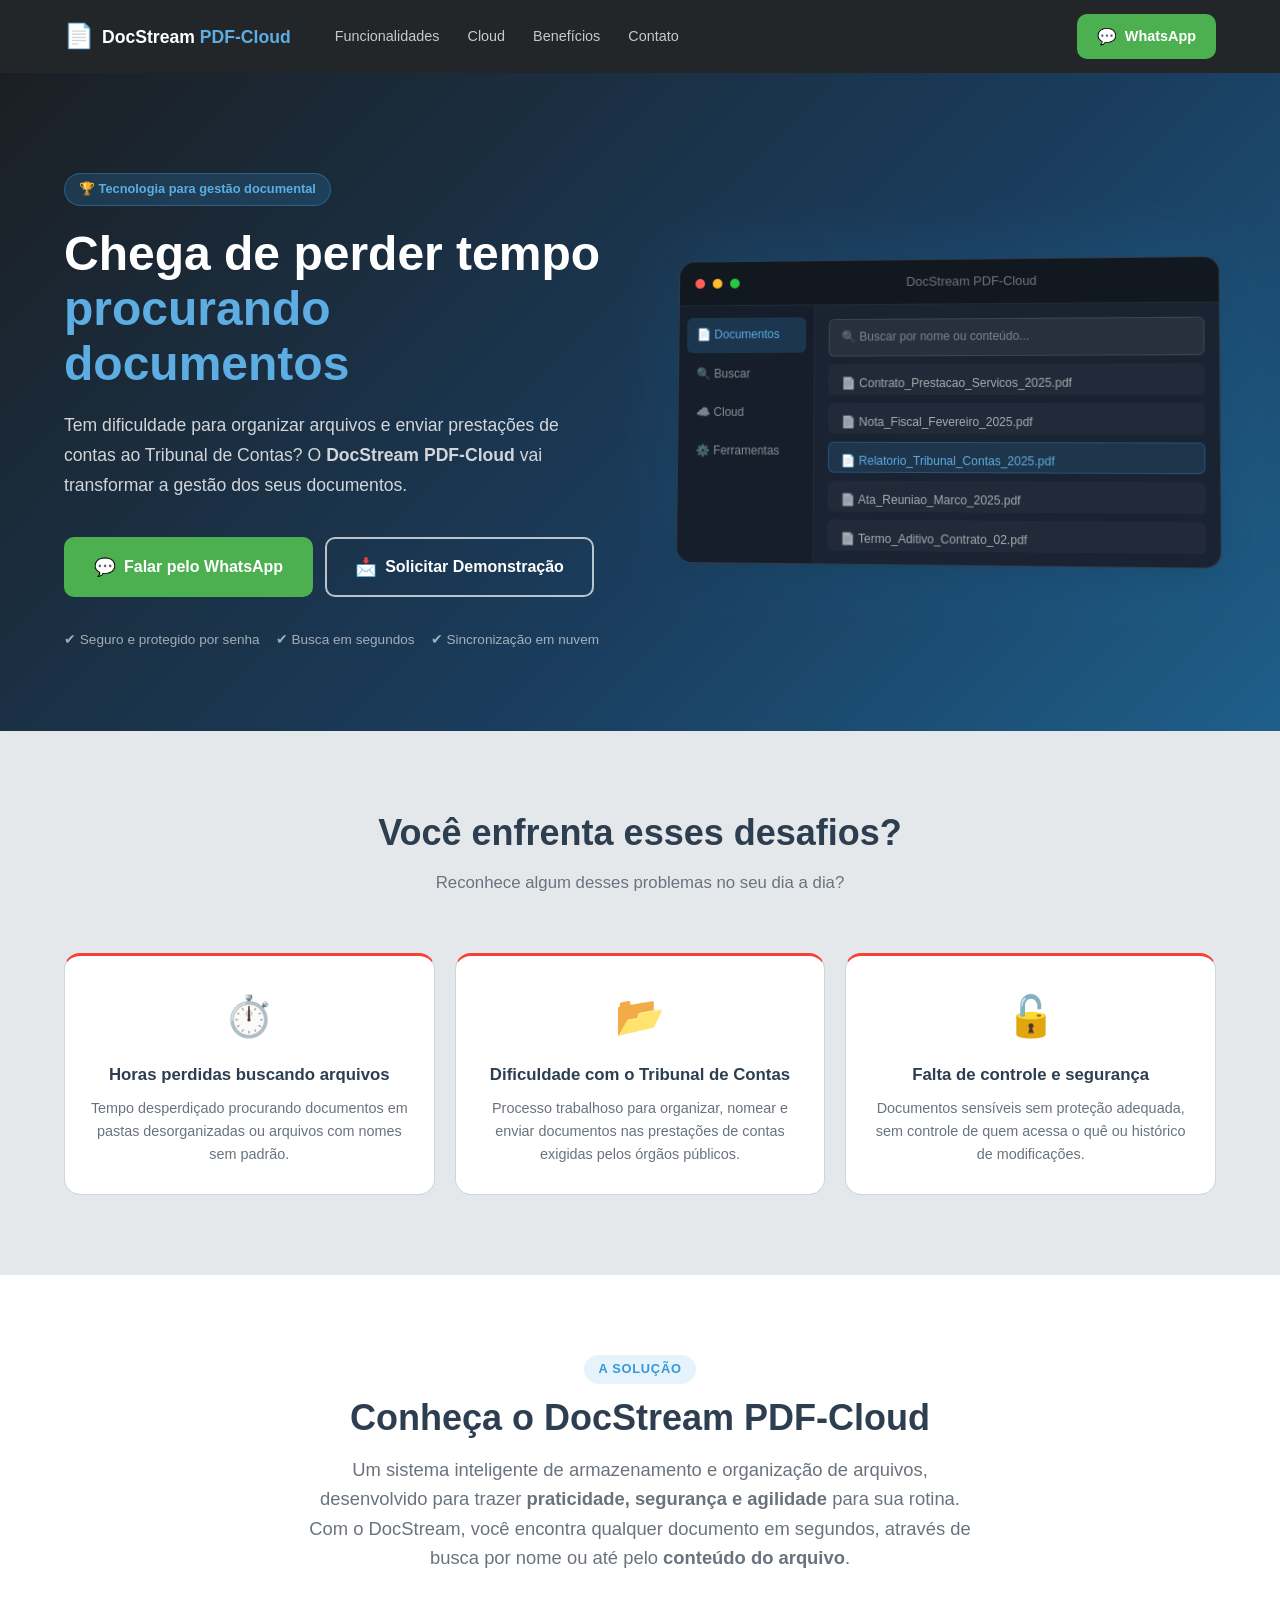
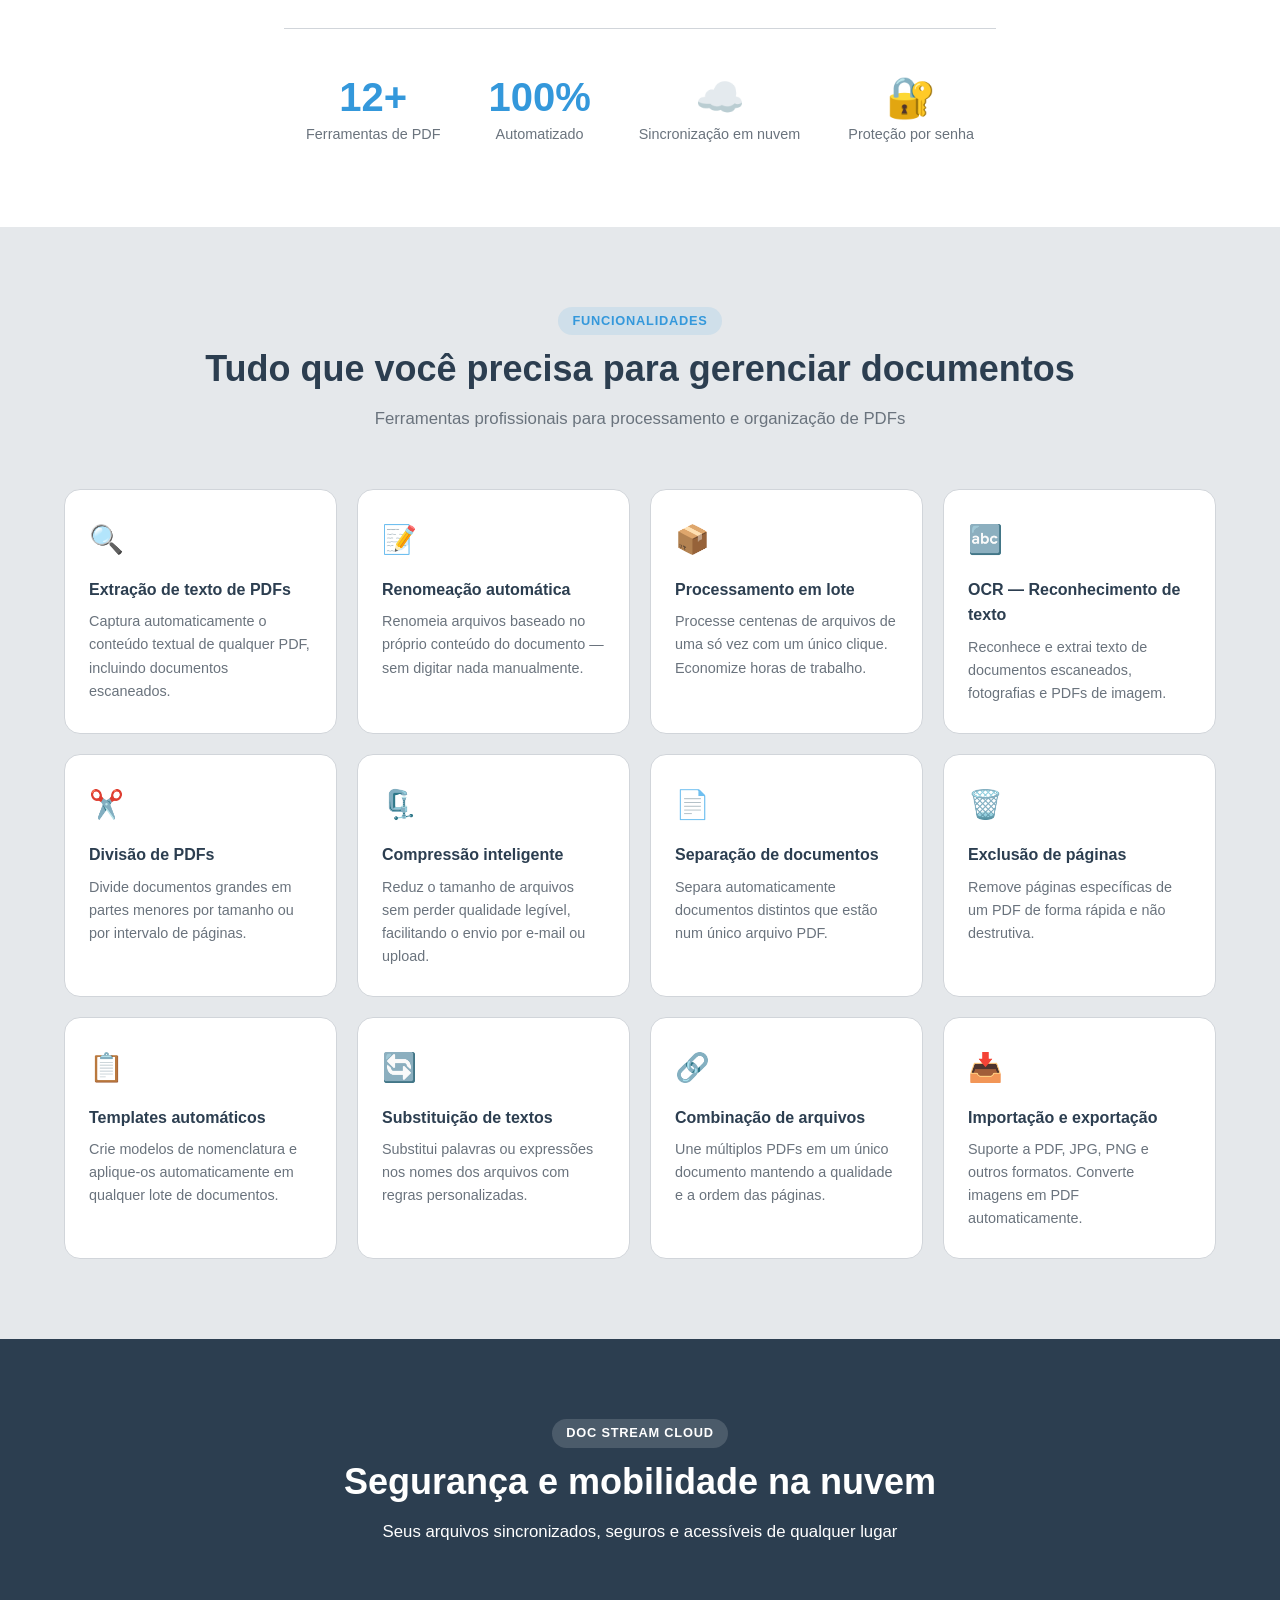
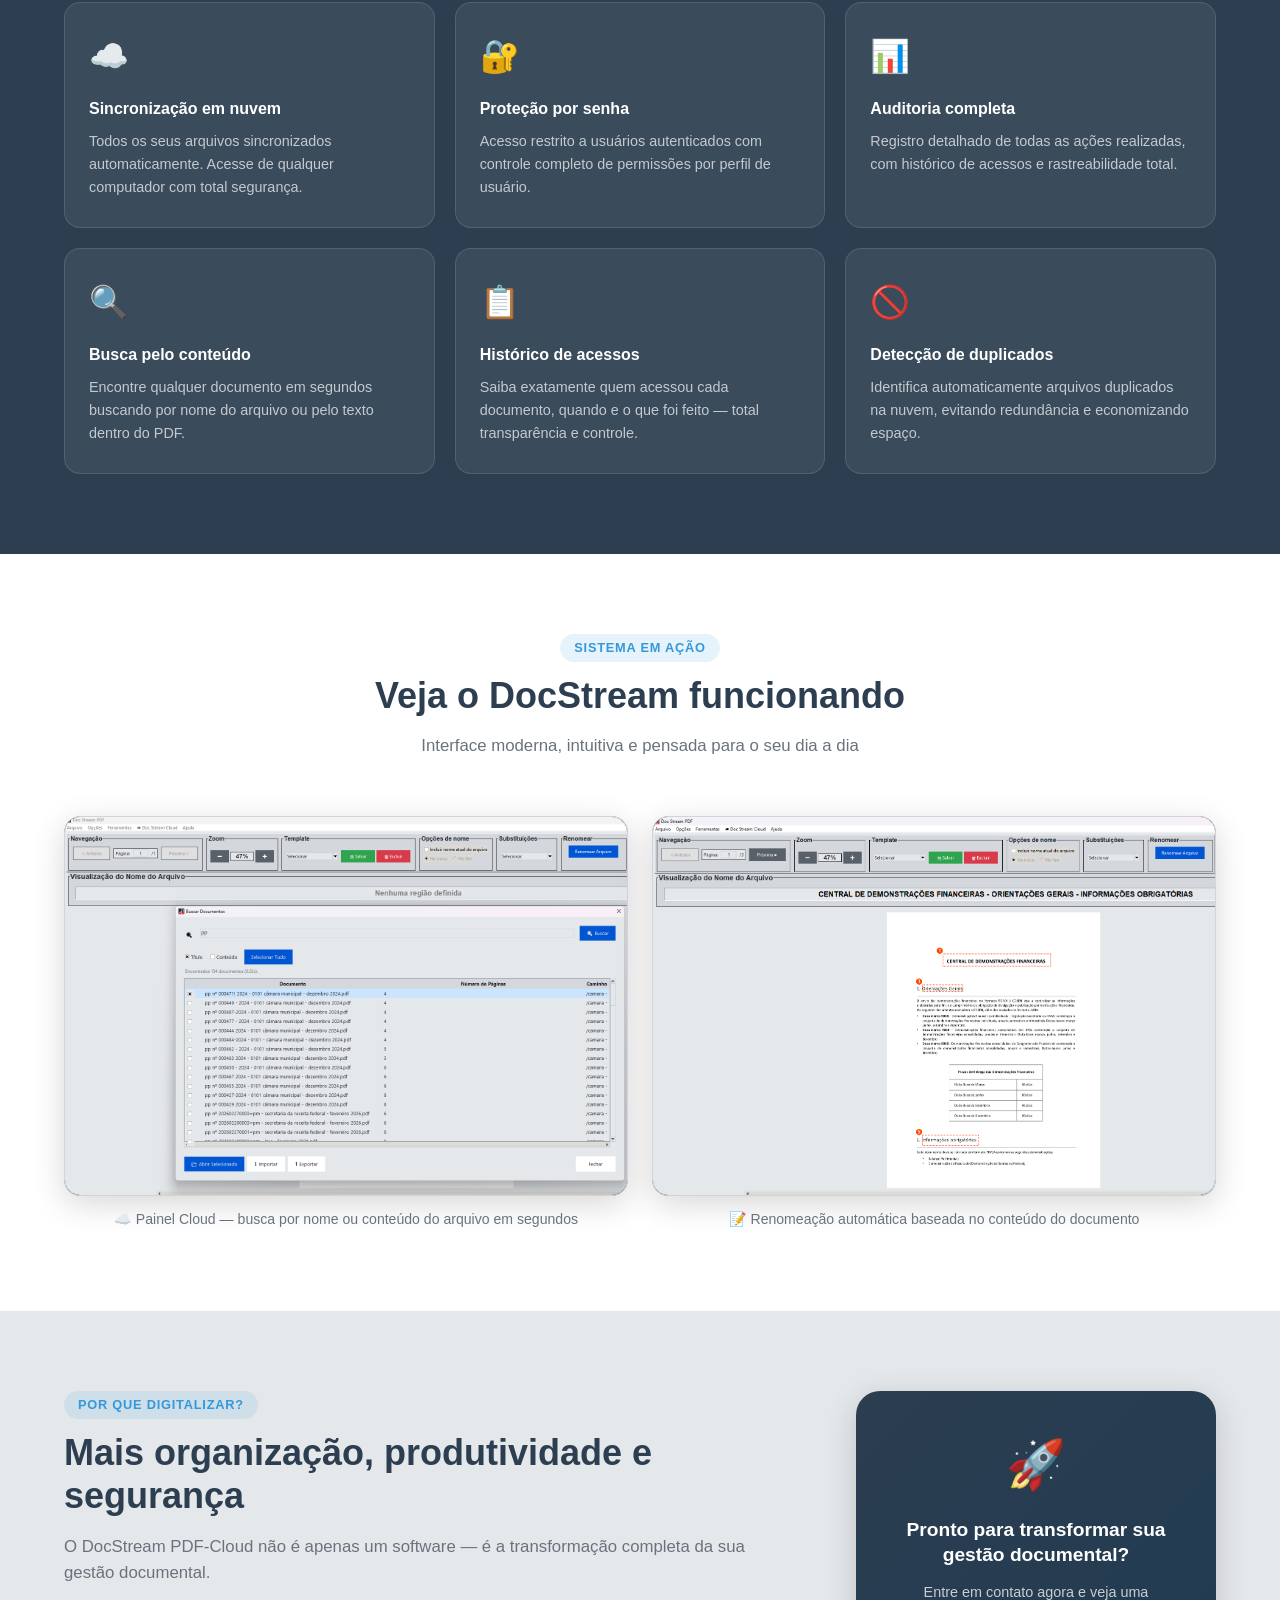
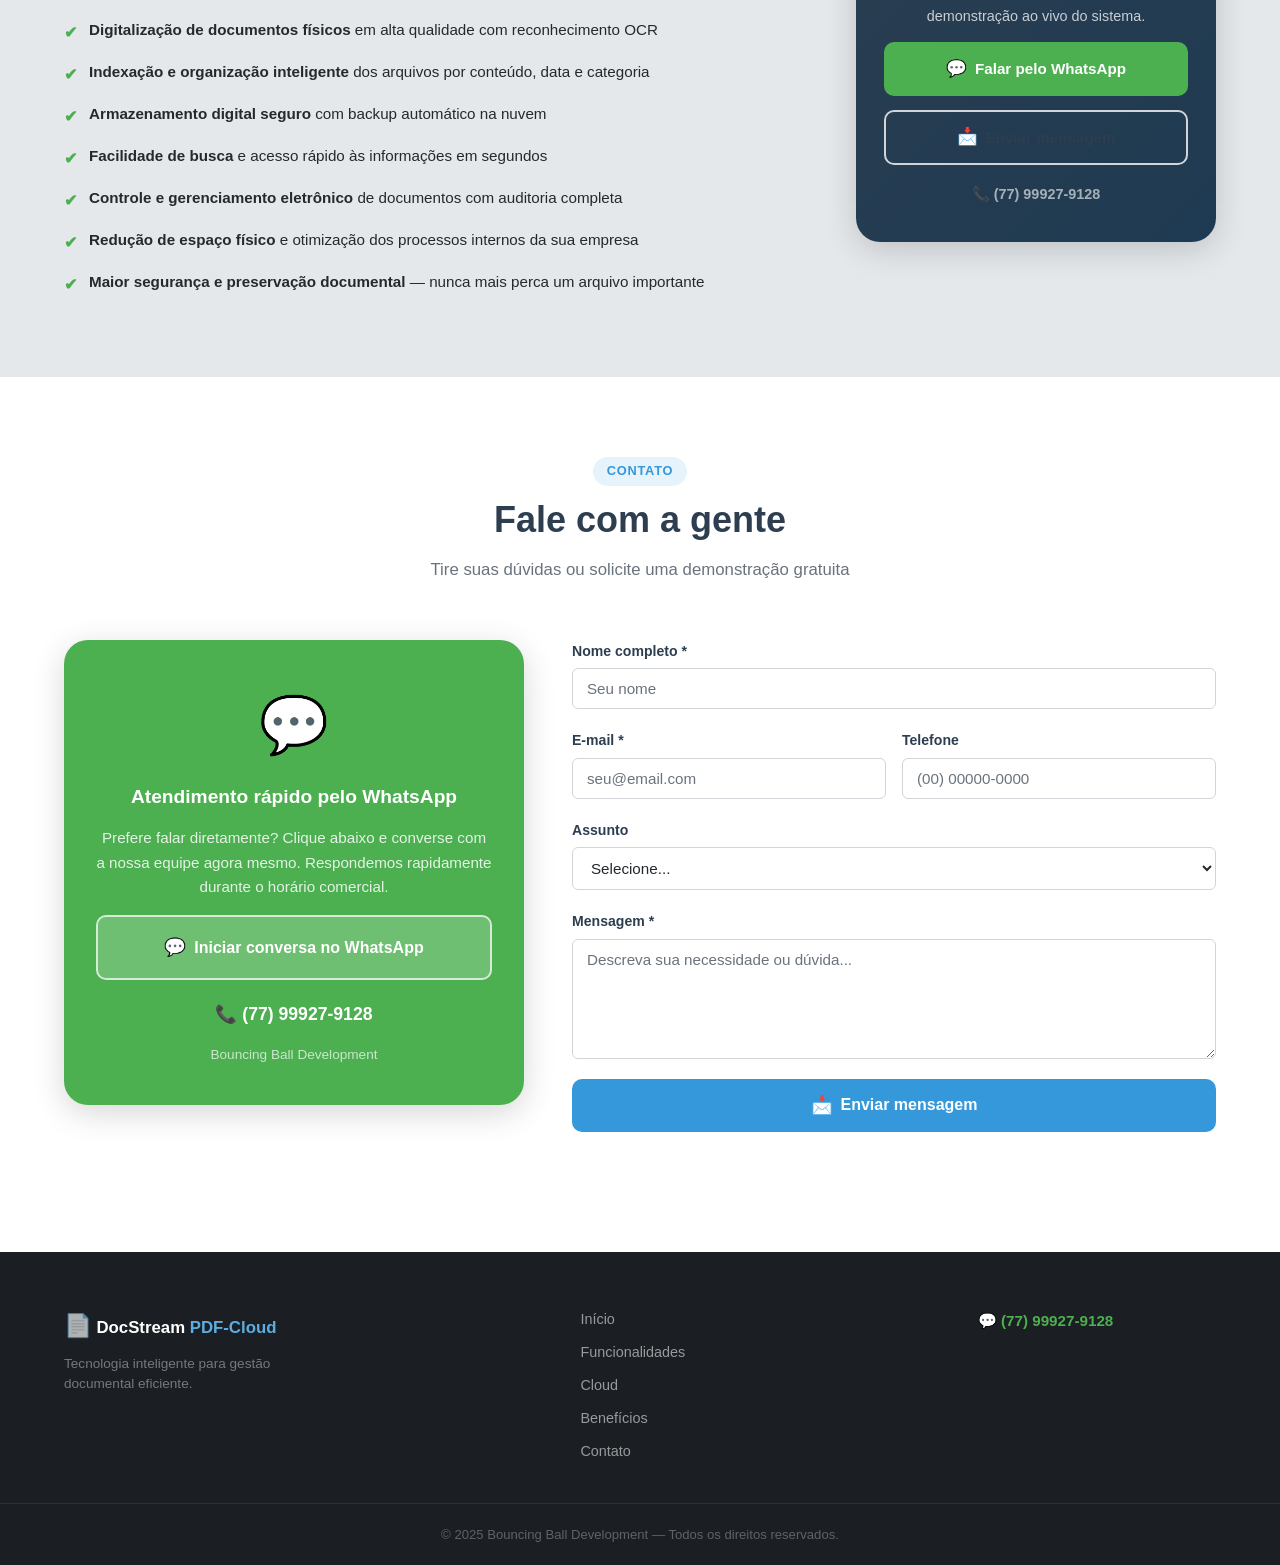
==== index.html @ a6168f6b "Add files via upload" ====
<!DOCTYPE html>
<html lang="pt-BR">
<head>
  <meta charset="UTF-8" />
  <meta name="viewport" content="width=device-width, initial-scale=1.0" />
  <meta name="description" content="DocStream PDF-Cloud — Sistema inteligente de armazenamento, organização e busca de documentos PDF. Renomeação automática, OCR, compressão, sincronização em nuvem e muito mais." />
  <title>DocStream PDF-Cloud | Gestão Documental Inteligente</title>
  <link rel="icon" type="image/x-icon" href="ds_ico.ico" />
  <link rel="stylesheet" href="style.css" />
</head>
<body>

  <!-- ===================== NAVBAR ===================== -->
  <header class="navbar" id="navbar">
    <div class="container navbar__inner">
      <a href="#hero" class="navbar__logo">
        <span class="logo-icon">📄</span>
        <span class="logo-text">DocStream <span class="logo-accent">PDF-Cloud</span></span>
      </a>

      <nav class="navbar__nav" id="nav-menu">
        <a href="#features" class="nav-link">Funcionalidades</a>
        <a href="#cloud" class="nav-link">Cloud</a>
        <a href="#benefits" class="nav-link">Benefícios</a>
        <a href="#contact" class="nav-link">Contato</a>
      </nav>

      <a href="https://wa.me/5577999279128" target="_blank" rel="noopener" class="btn btn--whatsapp navbar__cta">
        <span class="btn-icon">💬</span> WhatsApp
      </a>

      <button class="hamburger" id="hamburger" aria-label="Menu" aria-expanded="false">
        <span></span><span></span><span></span>
      </button>
    </div>
  </header>

  <main>

    <!-- ===================== HERO ===================== -->
    <section class="hero" id="hero">
      <div class="container hero__inner">
        <div class="hero__content">
          <div class="hero__badge">🏆 Tecnologia para gestão documental</div>
          <h1 class="hero__title">
            Chega de perder tempo<br />
            <span class="hero__highlight">procurando documentos</span>
          </h1>
          <p class="hero__subtitle">
            Tem dificuldade para organizar arquivos e enviar prestações de contas ao Tribunal de Contas?
            O <strong>DocStream PDF-Cloud</strong> vai transformar a gestão dos seus documentos.
          </p>
          <div class="hero__actions">
            <a href="https://wa.me/5577999279128" target="_blank" rel="noopener" class="btn btn--whatsapp btn--lg">
              <span class="btn-icon">💬</span> Falar pelo WhatsApp
            </a>
            <a href="#contact" class="btn btn--outline btn--lg">
              <span class="btn-icon">📩</span> Solicitar Demonstração
            </a>
          </div>
          <div class="hero__trust">
            <span>✔ Seguro e protegido por senha</span>
            <span>✔ Busca em segundos</span>
            <span>✔ Sincronização em nuvem</span>
          </div>
        </div>
        <div class="hero__mockup" aria-hidden="true">
          <!-- Replace with real screenshot when available -->
          <div class="mockup-window">
            <div class="mockup-bar">
              <span class="dot dot--red"></span>
              <span class="dot dot--yellow"></span>
              <span class="dot dot--green"></span>
              <span class="mockup-title-bar">DocStream PDF-Cloud</span>
            </div>
            <div class="mockup-body">
              <div class="mockup-sidebar">
                <div class="mockup-item active">📄 Documentos</div>
                <div class="mockup-item">🔍 Buscar</div>
                <div class="mockup-item">☁️ Cloud</div>
                <div class="mockup-item">⚙️ Ferramentas</div>
              </div>
              <div class="mockup-main">
                <div class="mockup-search-bar">🔍 Buscar por nome ou conteúdo...</div>
                <div class="mockup-file">📄 Contrato_Prestacao_Servicos_2025.pdf</div>
                <div class="mockup-file">📄 Nota_Fiscal_Fevereiro_2025.pdf</div>
                <div class="mockup-file active">📄 Relatorio_Tribunal_Contas_2025.pdf</div>
                <div class="mockup-file">📄 Ata_Reuniao_Marco_2025.pdf</div>
                <div class="mockup-file">📄 Termo_Aditivo_Contrato_02.pdf</div>
              </div>
            </div>
          </div>
        </div>
      </div>
    </section>

    <!-- ===================== PROBLEM ===================== -->
    <section class="section section--bg" id="problem">
      <div class="container">
        <div class="section-header">
          <h2 class="section-title">Você enfrenta esses desafios?</h2>
          <p class="section-subtitle">Reconhece algum desses problemas no seu dia a dia?</p>
        </div>
        <div class="cards-grid cards-grid--3">
          <div class="card card--problem">
            <div class="card__icon">⏱️</div>
            <h3 class="card__title">Horas perdidas buscando arquivos</h3>
            <p class="card__text">Tempo desperdiçado procurando documentos em pastas desorganizadas ou arquivos com nomes sem padrão.</p>
          </div>
          <div class="card card--problem">
            <div class="card__icon">📂</div>
            <h3 class="card__title">Dificuldade com o Tribunal de Contas</h3>
            <p class="card__text">Processo trabalhoso para organizar, nomear e enviar documentos nas prestações de contas exigidas pelos órgãos públicos.</p>
          </div>
          <div class="card card--problem">
            <div class="card__icon">🔓</div>
            <h3 class="card__title">Falta de controle e segurança</h3>
            <p class="card__text">Documentos sensíveis sem proteção adequada, sem controle de quem acessa o quê ou histórico de modificações.</p>
          </div>
        </div>
      </div>
    </section>

    <!-- ===================== SOLUTION INTRO ===================== -->
    <section class="section section--white" id="solution">
      <div class="container container--narrow text-center">
        <div class="section-header">
          <div class="tag">A solução</div>
          <h2 class="section-title">Conheça o DocStream PDF-Cloud</h2>
          <p class="section-subtitle section-subtitle--lg">
            Um sistema inteligente de armazenamento e organização de arquivos, desenvolvido para trazer
            <strong>praticidade, segurança e agilidade</strong> para sua rotina.
            Com o DocStream, você encontra qualquer documento em segundos, através de busca por nome
            ou até pelo <strong>conteúdo do arquivo</strong>.
          </p>
        </div>
        <div class="solution-stats">
          <div class="stat">
            <div class="stat__number">12+</div>
            <div class="stat__label">Ferramentas de PDF</div>
          </div>
          <div class="stat">
            <div class="stat__number">100%</div>
            <div class="stat__label">Automatizado</div>
          </div>
          <div class="stat">
            <div class="stat__number">☁️</div>
            <div class="stat__label">Sincronização em nuvem</div>
          </div>
          <div class="stat">
            <div class="stat__number">🔐</div>
            <div class="stat__label">Proteção por senha</div>
          </div>
        </div>
      </div>
    </section>

    <!-- ===================== FEATURES ===================== -->
    <section class="section section--bg" id="features">
      <div class="container">
        <div class="section-header">
          <div class="tag">Funcionalidades</div>
          <h2 class="section-title">Tudo que você precisa para gerenciar documentos</h2>
          <p class="section-subtitle">Ferramentas profissionais para processamento e organização de PDFs</p>
        </div>
        <div class="cards-grid cards-grid--4">

          <div class="card card--feature">
            <div class="card__icon">🔍</div>
            <h3 class="card__title">Extração de texto de PDFs</h3>
            <p class="card__text">Captura automaticamente o conteúdo textual de qualquer PDF, incluindo documentos escaneados.</p>
          </div>

          <div class="card card--feature">
            <div class="card__icon">📝</div>
            <h3 class="card__title">Renomeação automática</h3>
            <p class="card__text">Renomeia arquivos baseado no próprio conteúdo do documento — sem digitar nada manualmente.</p>
          </div>

          <div class="card card--feature">
            <div class="card__icon">📦</div>
            <h3 class="card__title">Processamento em lote</h3>
            <p class="card__text">Processe centenas de arquivos de uma só vez com um único clique. Economize horas de trabalho.</p>
          </div>

          <div class="card card--feature">
            <div class="card__icon">🔤</div>
            <h3 class="card__title">OCR — Reconhecimento de texto</h3>
            <p class="card__text">Reconhece e extrai texto de documentos escaneados, fotografias e PDFs de imagem.</p>
          </div>

          <div class="card card--feature">
            <div class="card__icon">✂️</div>
            <h3 class="card__title">Divisão de PDFs</h3>
            <p class="card__text">Divide documentos grandes em partes menores por tamanho ou por intervalo de páginas.</p>
          </div>

          <div class="card card--feature">
            <div class="card__icon">🗜️</div>
            <h3 class="card__title">Compressão inteligente</h3>
            <p class="card__text">Reduz o tamanho de arquivos sem perder qualidade legível, facilitando o envio por e-mail ou upload.</p>
          </div>

          <div class="card card--feature">
            <div class="card__icon">📄</div>
            <h3 class="card__title">Separação de documentos</h3>
            <p class="card__text">Separa automaticamente documentos distintos que estão num único arquivo PDF.</p>
          </div>

          <div class="card card--feature">
            <div class="card__icon">🗑️</div>
            <h3 class="card__title">Exclusão de páginas</h3>
            <p class="card__text">Remove páginas específicas de um PDF de forma rápida e não destrutiva.</p>
          </div>

          <div class="card card--feature">
            <div class="card__icon">📋</div>
            <h3 class="card__title">Templates automáticos</h3>
            <p class="card__text">Crie modelos de nomenclatura e aplique-os automaticamente em qualquer lote de documentos.</p>
          </div>

          <div class="card card--feature">
            <div class="card__icon">🔄</div>
            <h3 class="card__title">Substituição de textos</h3>
            <p class="card__text">Substitui palavras ou expressões nos nomes dos arquivos com regras personalizadas.</p>
          </div>

          <div class="card card--feature">
            <div class="card__icon">🔗</div>
            <h3 class="card__title">Combinação de arquivos</h3>
            <p class="card__text">Une múltiplos PDFs em um único documento mantendo a qualidade e a ordem das páginas.</p>
          </div>

          <div class="card card--feature">
            <div class="card__icon">📥</div>
            <h3 class="card__title">Importação e exportação</h3>
            <p class="card__text">Suporte a PDF, JPG, PNG e outros formatos. Converte imagens em PDF automaticamente.</p>
          </div>

        </div>
      </div>
    </section>

    <!-- ===================== CLOUD ===================== -->
    <section class="section section--dark" id="cloud">
      <div class="container">
        <div class="section-header section-header--light">
          <div class="tag tag--light">Doc Stream Cloud</div>
          <h2 class="section-title">Segurança e mobilidade na nuvem</h2>
          <p class="section-subtitle">Seus arquivos sincronizados, seguros e acessíveis de qualquer lugar</p>
        </div>
        <div class="cards-grid cards-grid--3">

          <div class="card card--cloud">
            <div class="card__icon">☁️</div>
            <h3 class="card__title">Sincronização em nuvem</h3>
            <p class="card__text">Todos os seus arquivos sincronizados automaticamente. Acesse de qualquer computador com total segurança.</p>
          </div>

          <div class="card card--cloud">
            <div class="card__icon">🔐</div>
            <h3 class="card__title">Proteção por senha</h3>
            <p class="card__text">Acesso restrito a usuários autenticados com controle completo de permissões por perfil de usuário.</p>
          </div>

          <div class="card card--cloud">
            <div class="card__icon">📊</div>
            <h3 class="card__title">Auditoria completa</h3>
            <p class="card__text">Registro detalhado de todas as ações realizadas, com histórico de acessos e rastreabilidade total.</p>
          </div>

          <div class="card card--cloud">
            <div class="card__icon">🔍</div>
            <h3 class="card__title">Busca pelo conteúdo</h3>
            <p class="card__text">Encontre qualquer documento em segundos buscando por nome do arquivo ou pelo texto dentro do PDF.</p>
          </div>

          <div class="card card--cloud">
            <div class="card__icon">📋</div>
            <h3 class="card__title">Histórico de acessos</h3>
            <p class="card__text">Saiba exatamente quem acessou cada documento, quando e o que foi feito — total transparência e controle.</p>
          </div>

          <div class="card card--cloud">
            <div class="card__icon">🚫</div>
            <h3 class="card__title">Detecção de duplicados</h3>
            <p class="card__text">Identifica automaticamente arquivos duplicados na nuvem, evitando redundância e economizando espaço.</p>
          </div>

        </div>
      </div>
    </section>

    <!-- ===================== SCREENSHOTS (placeholder) ===================== -->
    <section class="section section--white" id="demo">
      <div class="container">
        <div class="section-header">
          <div class="tag">Sistema em ação</div>
          <h2 class="section-title">Veja o DocStream funcionando</h2>
          <p class="section-subtitle">Interface moderna, intuitiva e pensada para o seu dia a dia</p>
        </div>
        <div class="screenshots-grid screenshots-grid--2">
          <div class="screenshot-item">
            <div class="screenshot-real">
              <img
                src="Painel%20Cloud%20e%20Busca%20de%20documentos.png"
                alt="Painel Cloud e Busca de documentos no DocStream PDF-Cloud"
                loading="lazy"
              />
            </div>
            <p class="screenshot-caption">☁️ Painel Cloud — busca por nome ou conteúdo do arquivo em segundos</p>
          </div>
          <div class="screenshot-item">
            <div class="screenshot-real">
              <img
                src="Renomea%C3%A7%C3%A3o%20autom%C3%A1tica.png"
                alt="Renomeação automática de PDFs no DocStream"
                loading="lazy"
              />
            </div>
            <p class="screenshot-caption">📝 Renomeação automática baseada no conteúdo do documento</p>
          </div>
        </div>
      </div>
    </section>

    <!-- ===================== BENEFITS ===================== -->
    <section class="section section--bg" id="benefits">
      <div class="container">
        <div class="benefits-inner">
          <div class="benefits-text">
            <div class="tag">Por que digitalizar?</div>
            <h2 class="section-title">Mais organização, produtividade e segurança</h2>
            <p class="benefits-intro">
              O DocStream PDF-Cloud não é apenas um software — é a transformação completa da sua gestão documental.
            </p>
            <ul class="benefits-list">
              <li>
                <span class="benefit-check">✔</span>
                <div>
                  <strong>Digitalização de documentos físicos</strong> em alta qualidade com reconhecimento OCR
                </div>
              </li>
              <li>
                <span class="benefit-check">✔</span>
                <div>
                  <strong>Indexação e organização inteligente</strong> dos arquivos por conteúdo, data e categoria
                </div>
              </li>
              <li>
                <span class="benefit-check">✔</span>
                <div>
                  <strong>Armazenamento digital seguro</strong> com backup automático na nuvem
                </div>
              </li>
              <li>
                <span class="benefit-check">✔</span>
                <div>
                  <strong>Facilidade de busca</strong> e acesso rápido às informações em segundos
                </div>
              </li>
              <li>
                <span class="benefit-check">✔</span>
                <div>
                  <strong>Controle e gerenciamento eletrônico</strong> de documentos com auditoria completa
                </div>
              </li>
              <li>
                <span class="benefit-check">✔</span>
                <div>
                  <strong>Redução de espaço físico</strong> e otimização dos processos internos da sua empresa
                </div>
              </li>
              <li>
                <span class="benefit-check">✔</span>
                <div>
                  <strong>Maior segurança e preservação documental</strong> — nunca mais perca um arquivo importante
                </div>
              </li>
            </ul>
          </div>
          <div class="benefits-cta-box">
            <div class="cta-box">
              <div class="cta-box__icon">🚀</div>
              <h3 class="cta-box__title">Pronto para transformar sua gestão documental?</h3>
              <p class="cta-box__text">Entre em contato agora e veja uma demonstração ao vivo do sistema.</p>
              <a href="https://wa.me/5577999279128" target="_blank" rel="noopener" class="btn btn--whatsapp btn--full">
                <span class="btn-icon">💬</span> Falar pelo WhatsApp
              </a>
              <a href="#contact" class="btn btn--outline-dark btn--full">
                <span class="btn-icon">📩</span> Enviar mensagem
              </a>
              <div class="cta-box__phone">
                📞 <strong>(77) 99927-9128</strong>
              </div>
            </div>
          </div>
        </div>
      </div>
    </section>

    <!-- ===================== CONTACT ===================== -->
    <section class="section section--white" id="contact">
      <div class="container">
        <div class="section-header">
          <div class="tag">Contato</div>
          <h2 class="section-title">Fale com a gente</h2>
          <p class="section-subtitle">Tire suas dúvidas ou solicite uma demonstração gratuita</p>
        </div>
        <div class="contact-grid">

          <!-- WhatsApp Card -->
          <div class="contact-whatsapp">
            <div class="whatsapp-card">
              <div class="whatsapp-card__icon">💬</div>
              <h3 class="whatsapp-card__title">Atendimento rápido pelo WhatsApp</h3>
              <p class="whatsapp-card__text">
                Prefere falar diretamente? Clique abaixo e converse com a nossa equipe agora mesmo.
                Respondemos rapidamente durante o horário comercial.
              </p>
              <a href="https://wa.me/5577999279128" target="_blank" rel="noopener" class="btn btn--whatsapp btn--full btn--xl">
                <span class="btn-icon">💬</span> Iniciar conversa no WhatsApp
              </a>
              <div class="whatsapp-card__number">📞 (77) 99927-9128</div>
              <div class="whatsapp-card__company">Bouncing Ball Development</div>
            </div>
          </div>

          <!-- Contact Form -->
          <div class="contact-form-wrapper">
            <form
              class="contact-form"
              id="contact-form"
              action="https://formspree.io/f/YOUR_FORM_ID"
              method="POST"
            >
              <!-- IMPORTANT: Replace YOUR_FORM_ID with your Formspree form ID.
                   Register free at https://formspree.io — takes 2 minutes. -->
              <div class="form-group">
                <label for="name" class="form-label">Nome completo *</label>
                <input
                  type="text" id="name" name="name"
                  class="form-control" placeholder="Seu nome"
                  required autocomplete="name"
                />
              </div>
              <div class="form-row">
                <div class="form-group">
                  <label for="email" class="form-label">E-mail *</label>
                  <input
                    type="email" id="email" name="email"
                    class="form-control" placeholder="seu@email.com"
                    required autocomplete="email"
                  />
                </div>
                <div class="form-group">
                  <label for="phone" class="form-label">Telefone</label>
                  <input
                    type="tel" id="phone" name="phone"
                    class="form-control" placeholder="(00) 00000-0000"
                    autocomplete="tel"
                  />
                </div>
              </div>
              <div class="form-group">
                <label for="subject" class="form-label">Assunto</label>
                <select id="subject" name="subject" class="form-control">
                  <option value="">Selecione...</option>
                  <option value="demonstracao">Solicitar demonstração gratuita</option>
                  <option value="preco">Informações sobre preço</option>
                  <option value="suporte">Suporte técnico</option>
                  <option value="outro">Outro</option>
                </select>
              </div>
              <div class="form-group">
                <label for="message" class="form-label">Mensagem *</label>
                <textarea
                  id="message" name="message"
                  class="form-control form-control--textarea"
                  placeholder="Descreva sua necessidade ou dúvida..."
                  rows="4" required
                ></textarea>
              </div>
              <button type="submit" class="btn btn--primary btn--full btn--lg" id="submit-btn">
                <span class="btn-icon">📩</span>
                <span class="btn-text">Enviar mensagem</span>
              </button>
              <div class="form-status" id="form-status" aria-live="polite"></div>
            </form>
          </div>

        </div>
      </div>
    </section>

  </main>

  <!-- ===================== FOOTER ===================== -->
  <footer class="footer">
    <div class="container footer__inner">
      <div class="footer__brand">
        <span class="logo-icon">📄</span>
        <span class="logo-text">DocStream <span class="logo-accent">PDF-Cloud</span></span>
        <p class="footer__tagline">Tecnologia inteligente para gestão documental eficiente.</p>
      </div>
      <nav class="footer__nav">
        <a href="#hero" class="footer__link">Início</a>
        <a href="#features" class="footer__link">Funcionalidades</a>
        <a href="#cloud" class="footer__link">Cloud</a>
        <a href="#benefits" class="footer__link">Benefícios</a>
        <a href="#contact" class="footer__link">Contato</a>
      </nav>
      <div class="footer__contact">
        <a href="https://wa.me/5577999279128" target="_blank" rel="noopener" class="footer__whatsapp">
          💬 (77) 99927-9128
        </a>
      </div>
    </div>
    <div class="footer__bottom">
      <div class="container">
        <p>© 2025 Bouncing Ball Development — Todos os direitos reservados.</p>
      </div>
    </div>
  </footer>

  <script src="script.js"></script>
</body>
</html>
---- style.css ----
/* =====================================================
   DocStream PDF-Cloud — Marketing Website
   Colors match the app's ui_design_system.py palette
   ===================================================== */

/* ---- Custom Properties ---- */
:root {
  --primary:      #3498db;
  --primary-dk:   #2980b9;
  --primary-lt:   #5dade2;
  --dark:         #2c3e50;
  --darkest:      #1B1F23;
  --bg:           #E5E8EB;
  --bg-light:     #F4F5F7;
  --white:        #ffffff;
  --green:        #4CAF50;
  --green-dk:     #45a049;
  --red:          #f44336;
  --text:         #24292E;
  --text-muted:   #6A737D;
  --border:       #D1D5DA;

  --radius-sm:    6px;
  --radius-md:    10px;
  --radius-lg:    16px;
  --radius-xl:    24px;

  --shadow-sm:    0 1px 3px rgba(0,0,0,.10);
  --shadow-md:    0 4px 16px rgba(0,0,0,.12);
  --shadow-lg:    0 8px 32px rgba(0,0,0,.16);

  --transition:   0.2s ease;

  --font:         -apple-system, BlinkMacSystemFont, 'Segoe UI', Roboto,
                  'Helvetica Neue', Arial, sans-serif;
}

/* ---- Reset & Base ---- */
*, *::before, *::after { box-sizing: border-box; margin: 0; padding: 0; }

html { scroll-behavior: smooth; font-size: 16px; }

body {
  font-family: var(--font);
  color: var(--text);
  background: var(--white);
  line-height: 1.6;
  -webkit-font-smoothing: antialiased;
}

img { max-width: 100%; display: block; }

a { text-decoration: none; color: inherit; }

ul { list-style: none; }

/* ---- Layout ---- */
.container {
  max-width: 1200px;
  margin: 0 auto;
  padding: 0 24px;
}
.container--narrow { max-width: 760px; }

.text-center { text-align: center; }

/* ---- Sections ---- */
.section { padding: 80px 0; }
.section--bg    { background: var(--bg); }
.section--white { background: var(--white); }
.section--dark  { background: var(--dark); color: var(--white); }

.section-header {
  text-align: center;
  margin-bottom: 56px;
}
.section-header--light .section-title,
.section-header--light .section-subtitle { color: var(--white); }

.section-title {
  font-size: clamp(1.75rem, 3vw, 2.25rem);
  font-weight: 700;
  color: var(--dark);
  line-height: 1.2;
  margin-bottom: 16px;
}
.section-subtitle {
  font-size: 1.05rem;
  color: var(--text-muted);
  max-width: 600px;
  margin: 0 auto;
}
.section-subtitle--lg { font-size: 1.15rem; max-width: 680px; }

.tag {
  display: inline-block;
  background: rgba(52,152,219,.12);
  color: var(--primary);
  font-size: 0.8rem;
  font-weight: 600;
  letter-spacing: .06em;
  text-transform: uppercase;
  padding: 4px 14px;
  border-radius: 100px;
  margin-bottom: 12px;
}
.tag--light {
  background: rgba(255,255,255,.15);
  color: var(--white);
}

/* ---- Buttons ---- */
.btn {
  display: inline-flex;
  align-items: center;
  gap: 8px;
  padding: 12px 24px;
  border-radius: var(--radius-md);
  font-family: var(--font);
  font-size: 0.95rem;
  font-weight: 600;
  cursor: pointer;
  border: 2px solid transparent;
  transition: background var(--transition), border-color var(--transition),
              transform var(--transition), box-shadow var(--transition);
  white-space: nowrap;
}
.btn:hover { transform: translateY(-1px); box-shadow: var(--shadow-md); }
.btn:active { transform: translateY(0); }

.btn--primary  { background: var(--primary); color: var(--white); }
.btn--primary:hover { background: var(--primary-dk); }

.btn--whatsapp { background: var(--green); color: var(--white); }
.btn--whatsapp:hover { background: var(--green-dk); }

.btn--outline {
  background: transparent;
  color: var(--white);
  border-color: rgba(255,255,255,.7);
}
.btn--outline:hover { background: rgba(255,255,255,.12); border-color: var(--white); }

.btn--outline-dark {
  background: transparent;
  color: var(--dark);
  border-color: var(--border);
}
.btn--outline-dark:hover { background: var(--bg); }

.btn--lg  { padding: 14px 28px; font-size: 1rem; }
.btn--xl  { padding: 16px 32px; font-size: 1.05rem; }
.btn--full { width: 100%; justify-content: center; }

.btn-icon { font-size: 1.1em; }

/* ---- Navbar ---- */
.navbar {
  position: sticky;
  top: 0;
  z-index: 100;
  background: rgba(27, 31, 35, 0.97);
  backdrop-filter: blur(8px);
  -webkit-backdrop-filter: blur(8px);
  transition: box-shadow var(--transition);
}
.navbar.scrolled { box-shadow: 0 2px 16px rgba(0,0,0,.3); }

.navbar__inner {
  display: flex;
  align-items: center;
  gap: 32px;
  padding-top: 14px;
  padding-bottom: 14px;
}

.navbar__logo {
  display: flex;
  align-items: center;
  gap: 8px;
  flex-shrink: 0;
}
.logo-icon { font-size: 1.5rem; }
.logo-text  { font-size: 1.1rem; font-weight: 700; color: var(--white); }
.logo-accent { color: var(--primary-lt); }

.navbar__nav {
  display: flex;
  align-items: center;
  gap: 4px;
  flex: 1;
}
.nav-link {
  color: rgba(255,255,255,.75);
  font-size: 0.9rem;
  font-weight: 500;
  padding: 6px 12px;
  border-radius: var(--radius-sm);
  transition: color var(--transition), background var(--transition);
}
.nav-link:hover { color: var(--white); background: rgba(255,255,255,.08); }

.navbar__cta { flex-shrink: 0; padding: 8px 18px; font-size: 0.9rem; }

/* Hamburger */
.hamburger {
  display: none;
  flex-direction: column;
  justify-content: center;
  gap: 5px;
  background: none;
  border: none;
  cursor: pointer;
  padding: 4px;
  margin-left: auto;
}
.hamburger span {
  display: block;
  width: 22px;
  height: 2px;
  background: var(--white);
  border-radius: 2px;
  transition: transform var(--transition), opacity var(--transition);
}
.hamburger.open span:nth-child(1) { transform: translateY(7px) rotate(45deg); }
.hamburger.open span:nth-child(2) { opacity: 0; }
.hamburger.open span:nth-child(3) { transform: translateY(-7px) rotate(-45deg); }

/* ---- Hero ---- */
.hero {
  background: linear-gradient(135deg, var(--darkest) 0%, #1a3d5e 60%, #1e5f8a 100%);
  color: var(--white);
  padding: 100px 0 80px;
  overflow: hidden;
}
.hero__inner {
  display: grid;
  grid-template-columns: 1fr 1fr;
  gap: 64px;
  align-items: center;
}
.hero__badge {
  display: inline-block;
  background: rgba(52,152,219,.2);
  border: 1px solid rgba(52,152,219,.4);
  color: var(--primary-lt);
  font-size: 0.8rem;
  font-weight: 600;
  padding: 5px 14px;
  border-radius: 100px;
  margin-bottom: 20px;
}
.hero__title {
  font-size: clamp(2rem, 4vw, 3rem);
  font-weight: 800;
  line-height: 1.15;
  margin-bottom: 20px;
}
.hero__highlight { color: var(--primary-lt); }
.hero__subtitle {
  font-size: 1.1rem;
  color: rgba(255,255,255,.8);
  margin-bottom: 36px;
  line-height: 1.7;
}
.hero__actions {
  display: flex;
  flex-wrap: wrap;
  gap: 12px;
  margin-bottom: 32px;
}
.hero__trust {
  display: flex;
  flex-wrap: wrap;
  gap: 16px;
  font-size: 0.85rem;
  color: rgba(255,255,255,.6);
}

/* Mockup Window */
.hero__mockup { perspective: 1000px; }

.mockup-window {
  background: #1a2332;
  border-radius: var(--radius-lg);
  border: 1px solid rgba(255,255,255,.1);
  box-shadow: var(--shadow-lg), 0 0 60px rgba(52,152,219,.2);
  overflow: hidden;
  transform: rotateY(-4deg) rotateX(2deg);
  transition: transform .4s ease;
}
.mockup-window:hover { transform: rotateY(0deg) rotateX(0deg); }

.mockup-bar {
  display: flex;
  align-items: center;
  gap: 8px;
  padding: 12px 16px;
  background: #111820;
  border-bottom: 1px solid rgba(255,255,255,.08);
}
.dot { width: 10px; height: 10px; border-radius: 50%; }
.dot--red    { background: #ff5f57; }
.dot--yellow { background: #febc2e; }
.dot--green  { background: #28c840; }
.mockup-title-bar {
  flex: 1;
  text-align: center;
  font-size: 0.8rem;
  color: rgba(255,255,255,.4);
}

.mockup-body {
  display: flex;
  height: 260px;
}
.mockup-sidebar {
  width: 140px;
  background: #151e2a;
  padding: 12px 8px;
  display: flex;
  flex-direction: column;
  gap: 4px;
  border-right: 1px solid rgba(255,255,255,.06);
  flex-shrink: 0;
}
.mockup-item {
  padding: 8px 10px;
  border-radius: var(--radius-sm);
  font-size: 0.75rem;
  color: rgba(255,255,255,.5);
  cursor: default;
  transition: background var(--transition);
}
.mockup-item.active { background: rgba(52,152,219,.2); color: var(--primary-lt); }

.mockup-main {
  flex: 1;
  padding: 14px;
  display: flex;
  flex-direction: column;
  gap: 8px;
  overflow: hidden;
}
.mockup-search-bar {
  background: rgba(255,255,255,.06);
  border: 1px solid rgba(255,255,255,.1);
  border-radius: var(--radius-sm);
  padding: 8px 12px;
  font-size: 0.75rem;
  color: rgba(255,255,255,.4);
}
.mockup-file {
  padding: 9px 12px;
  border-radius: var(--radius-sm);
  font-size: 0.75rem;
  color: rgba(255,255,255,.6);
  background: rgba(255,255,255,.03);
  border: 1px solid transparent;
  transition: background var(--transition);
  white-space: nowrap;
  overflow: hidden;
  text-overflow: ellipsis;
}
.mockup-file.active {
  background: rgba(52,152,219,.15);
  border-color: rgba(52,152,219,.3);
  color: var(--primary-lt);
}

/* ---- Cards Grid ---- */
.cards-grid {
  display: grid;
  gap: 20px;
}
.cards-grid--3 { grid-template-columns: repeat(3, 1fr); }
.cards-grid--4 { grid-template-columns: repeat(4, 1fr); }

/* ---- Card Base ---- */
.card {
  background: var(--white);
  border-radius: var(--radius-lg);
  padding: 28px 24px;
  border: 1px solid var(--border);
  transition: box-shadow var(--transition), transform var(--transition);
}
.card:hover { box-shadow: var(--shadow-md); transform: translateY(-3px); }
.card__icon { font-size: 2rem; margin-bottom: 14px; }
.card__title { font-size: 1rem; font-weight: 700; color: var(--dark); margin-bottom: 8px; }
.card__text  { font-size: 0.9rem; color: var(--text-muted); line-height: 1.6; }

/* Problem cards */
.card--problem {
  border-top: 3px solid var(--red);
  text-align: center;
}
.card--problem .card__icon { font-size: 2.5rem; }
.card--problem .card__title { font-size: 1.05rem; }

/* Feature cards */
.card--feature { text-align: left; }
.card--feature .card__icon { font-size: 1.75rem; }

/* Cloud cards */
.card--cloud {
  background: rgba(255,255,255,.07);
  border-color: rgba(255,255,255,.12);
  color: var(--white);
}
.card--cloud:hover { background: rgba(255,255,255,.12); box-shadow: none; }
.card--cloud .card__title { color: var(--white); }
.card--cloud .card__text  { color: rgba(255,255,255,.7); }

/* ---- Solution Stats ---- */
.solution-stats {
  display: flex;
  justify-content: center;
  gap: 48px;
  flex-wrap: wrap;
  margin-top: 48px;
  padding-top: 48px;
  border-top: 1px solid var(--border);
}
.stat { text-align: center; }
.stat__number {
  font-size: 2.5rem;
  font-weight: 800;
  color: var(--primary);
  line-height: 1;
  margin-bottom: 6px;
}
.stat__label { font-size: 0.9rem; color: var(--text-muted); font-weight: 500; }

/* ---- Screenshots ---- */
.screenshots-grid {
  display: grid;
  gap: 24px;
  align-items: start;
}
.screenshots-grid--2 {
  grid-template-columns: 1fr 1fr;
}

/* Real screenshot images */
.screenshot-real {
  border-radius: var(--radius-lg);
  overflow: hidden;
  box-shadow: var(--shadow-lg);
  border: 1px solid var(--border);
  background: var(--darkest);
  line-height: 0;
  height: 380px;
  transition: box-shadow var(--transition), transform var(--transition);
}
.screenshot-real:hover {
  box-shadow: 0 12px 40px rgba(0,0,0,.2);
  transform: translateY(-4px);
}
.screenshot-real img {
  width: 100%;
  height: 100%;
  display: block;
  object-fit: cover;
  object-position: top left;
}

/* Placeholder (kept for fallback) */
.screenshot-placeholder {
  background: linear-gradient(135deg, var(--bg) 0%, var(--bg-light) 100%);
  border: 2px dashed var(--border);
  border-radius: var(--radius-lg);
  height: 220px;
  display: flex;
  flex-direction: column;
  align-items: center;
  justify-content: center;
  gap: 12px;
  transition: border-color var(--transition), background var(--transition);
}
.screenshot-placeholder:hover { border-color: var(--primary); background: rgba(52,152,219,.05); }
.screenshot-icon  { font-size: 2.5rem; }
.screenshot-label { font-size: 0.9rem; color: var(--text-muted); font-weight: 500; }

.screenshot-caption {
  font-size: 0.88rem;
  color: var(--text-muted);
  text-align: center;
  margin-top: 12px;
  font-weight: 500;
}

/* ---- Benefits ---- */
.benefits-inner {
  display: grid;
  grid-template-columns: 1fr 360px;
  gap: 64px;
  align-items: start;
}
.benefits-intro {
  font-size: 1.05rem;
  color: var(--text-muted);
  margin-bottom: 32px;
  margin-top: 8px;
}
.benefits-list { display: flex; flex-direction: column; gap: 16px; }
.benefits-list li {
  display: flex;
  gap: 12px;
  align-items: flex-start;
  font-size: 0.95rem;
  line-height: 1.5;
}
.benefit-check {
  color: var(--green);
  font-weight: 700;
  font-size: 1rem;
  flex-shrink: 0;
  margin-top: 2px;
}

/* CTA Box */
.cta-box {
  background: linear-gradient(135deg, var(--dark), #1e3a52);
  color: var(--white);
  border-radius: var(--radius-xl);
  padding: 36px 28px;
  text-align: center;
  box-shadow: var(--shadow-lg);
  display: flex;
  flex-direction: column;
  gap: 14px;
}
.cta-box__icon  { font-size: 3rem; }
.cta-box__title { font-size: 1.2rem; font-weight: 700; line-height: 1.3; }
.cta-box__text  { font-size: 0.9rem; color: rgba(255,255,255,.75); }
.cta-box__phone { font-size: 0.9rem; color: rgba(255,255,255,.6); margin-top: 4px; }

/* ---- Contact ---- */
.contact-grid {
  display: grid;
  grid-template-columns: 1fr 1.4fr;
  gap: 48px;
  align-items: start;
}

.whatsapp-card {
  background: var(--green);
  color: var(--white);
  border-radius: var(--radius-xl);
  padding: 40px 32px;
  text-align: center;
  box-shadow: var(--shadow-lg);
  display: flex;
  flex-direction: column;
  align-items: center;
  gap: 16px;
  position: sticky;
  top: 90px;
}
.whatsapp-card__icon  { font-size: 3.5rem; }
.whatsapp-card__title { font-size: 1.2rem; font-weight: 700; line-height: 1.3; }
.whatsapp-card__text  { font-size: 0.95rem; color: rgba(255,255,255,.85); line-height: 1.6; }
.whatsapp-card__number {
  font-size: 1.1rem;
  font-weight: 700;
  margin-top: 4px;
}
.whatsapp-card__company { font-size: 0.85rem; color: rgba(255,255,255,.7); }

.whatsapp-card .btn--whatsapp {
  background: rgba(255,255,255,.2);
  border: 2px solid rgba(255,255,255,.7);
  color: var(--white);
  font-size: 1rem;
}
.whatsapp-card .btn--whatsapp:hover {
  background: var(--white);
  color: var(--green-dk);
}

/* Form */
.contact-form { display: flex; flex-direction: column; gap: 20px; }
.form-group   { display: flex; flex-direction: column; gap: 6px; }
.form-row {
  display: grid;
  grid-template-columns: 1fr 1fr;
  gap: 16px;
}
.form-label {
  font-size: 0.88rem;
  font-weight: 600;
  color: var(--dark);
}
.form-control {
  font-family: var(--font);
  font-size: 0.95rem;
  padding: 11px 14px;
  border: 1.5px solid var(--border);
  border-radius: var(--radius-sm);
  color: var(--text);
  background: var(--white);
  transition: border-color var(--transition), box-shadow var(--transition);
  outline: none;
  width: 100%;
}
.form-control:focus {
  border-color: var(--primary);
  box-shadow: 0 0 0 3px rgba(52,152,219,.15);
}
.form-control::placeholder { color: var(--text-muted); }
.form-control--textarea { resize: vertical; min-height: 120px; }

.form-status {
  font-size: 0.9rem;
  text-align: center;
  padding: 10px;
  border-radius: var(--radius-sm);
  min-height: 20px;
}
.form-status--success {
  background: rgba(76,175,80,.1);
  color: #2e7d32;
  border: 1px solid rgba(76,175,80,.3);
}
.form-status--error {
  background: rgba(244,67,54,.1);
  color: #c62828;
  border: 1px solid rgba(244,67,54,.3);
}

/* ---- Footer ---- */
.footer {
  background: var(--darkest);
  color: rgba(255,255,255,.65);
  padding-top: 56px;
}
.footer__inner {
  display: grid;
  grid-template-columns: 2fr 1.5fr 1fr;
  gap: 40px;
  padding-bottom: 40px;
  align-items: start;
}
.footer__brand .logo-text  { color: var(--white); font-size: 1.05rem; }
.footer__brand .logo-icon  { font-size: 1.4rem; }
.footer__tagline {
  font-size: 0.85rem;
  color: rgba(255,255,255,.4);
  margin-top: 10px;
  max-width: 240px;
  line-height: 1.5;
}
.footer__nav {
  display: flex;
  flex-direction: column;
  gap: 10px;
}
.footer__link {
  font-size: 0.9rem;
  color: rgba(255,255,255,.55);
  transition: color var(--transition);
}
.footer__link:hover { color: var(--white); }
.footer__whatsapp {
  display: inline-block;
  font-size: 0.95rem;
  font-weight: 600;
  color: var(--green);
  transition: color var(--transition);
}
.footer__whatsapp:hover { color: var(--green-dk); }

.footer__bottom {
  border-top: 1px solid rgba(255,255,255,.08);
  padding: 20px 0;
  font-size: 0.82rem;
  color: rgba(255,255,255,.3);
  text-align: center;
}

/* =====================================================
   RESPONSIVE
   ===================================================== */

/* Tablet: 768px – 1024px */
@media (max-width: 1024px) {
  .hero__inner { grid-template-columns: 1fr; gap: 48px; }
  .hero__mockup { display: none; }  /* Hide mockup on tablet/mobile */

  .cards-grid--4 { grid-template-columns: repeat(2, 1fr); }

  .screenshots-grid--2 { grid-template-columns: 1fr; }

  .benefits-inner { grid-template-columns: 1fr; gap: 40px; }
  .benefits-cta-box { max-width: 480px; }

  .contact-grid { grid-template-columns: 1fr; gap: 32px; }
  .whatsapp-card { position: static; }

  .footer__inner { grid-template-columns: 1fr 1fr; }
  .footer__brand { grid-column: 1 / -1; }
}

/* Mobile: < 768px */
@media (max-width: 767px) {
  .section { padding: 56px 0; }

  /* Navbar mobile */
  .hamburger { display: flex; }
  .navbar__cta { display: none; }

  .navbar__nav {
    display: none;
    flex-direction: column;
    gap: 4px;
    position: absolute;
    top: 100%;
    left: 0;
    right: 0;
    background: rgba(27,31,35,.98);
    padding: 16px 24px 20px;
    border-top: 1px solid rgba(255,255,255,.08);
    box-shadow: var(--shadow-lg);
  }
  .navbar__nav.open { display: flex; }
  .nav-link {
    padding: 10px 12px;
    font-size: 1rem;
    border-bottom: 1px solid rgba(255,255,255,.06);
  }
  .navbar__inner { position: relative; flex-wrap: wrap; }

  /* Hero */
  .hero { padding: 64px 0 56px; }
  .hero__actions { flex-direction: column; }
  .hero__actions .btn { width: 100%; justify-content: center; }
  .hero__trust { flex-direction: column; gap: 8px; }

  /* Cards */
  .cards-grid--3 { grid-template-columns: 1fr; }
  .cards-grid--4 { grid-template-columns: 1fr; }

  /* Screenshots */
  .screenshots-grid--2 { grid-template-columns: 1fr; }

  /* Solution stats */
  .solution-stats { gap: 32px; }

  /* Form */
  .form-row { grid-template-columns: 1fr; }

  /* Footer */
  .footer__inner { grid-template-columns: 1fr; gap: 28px; }
  .footer__brand { grid-column: auto; }
}

/* Very small: < 400px */
@media (max-width: 400px) {
  .container { padding: 0 16px; }
  .hero__title { font-size: 1.75rem; }
  .btn--xl { padding: 14px 20px; font-size: 1rem; }
}
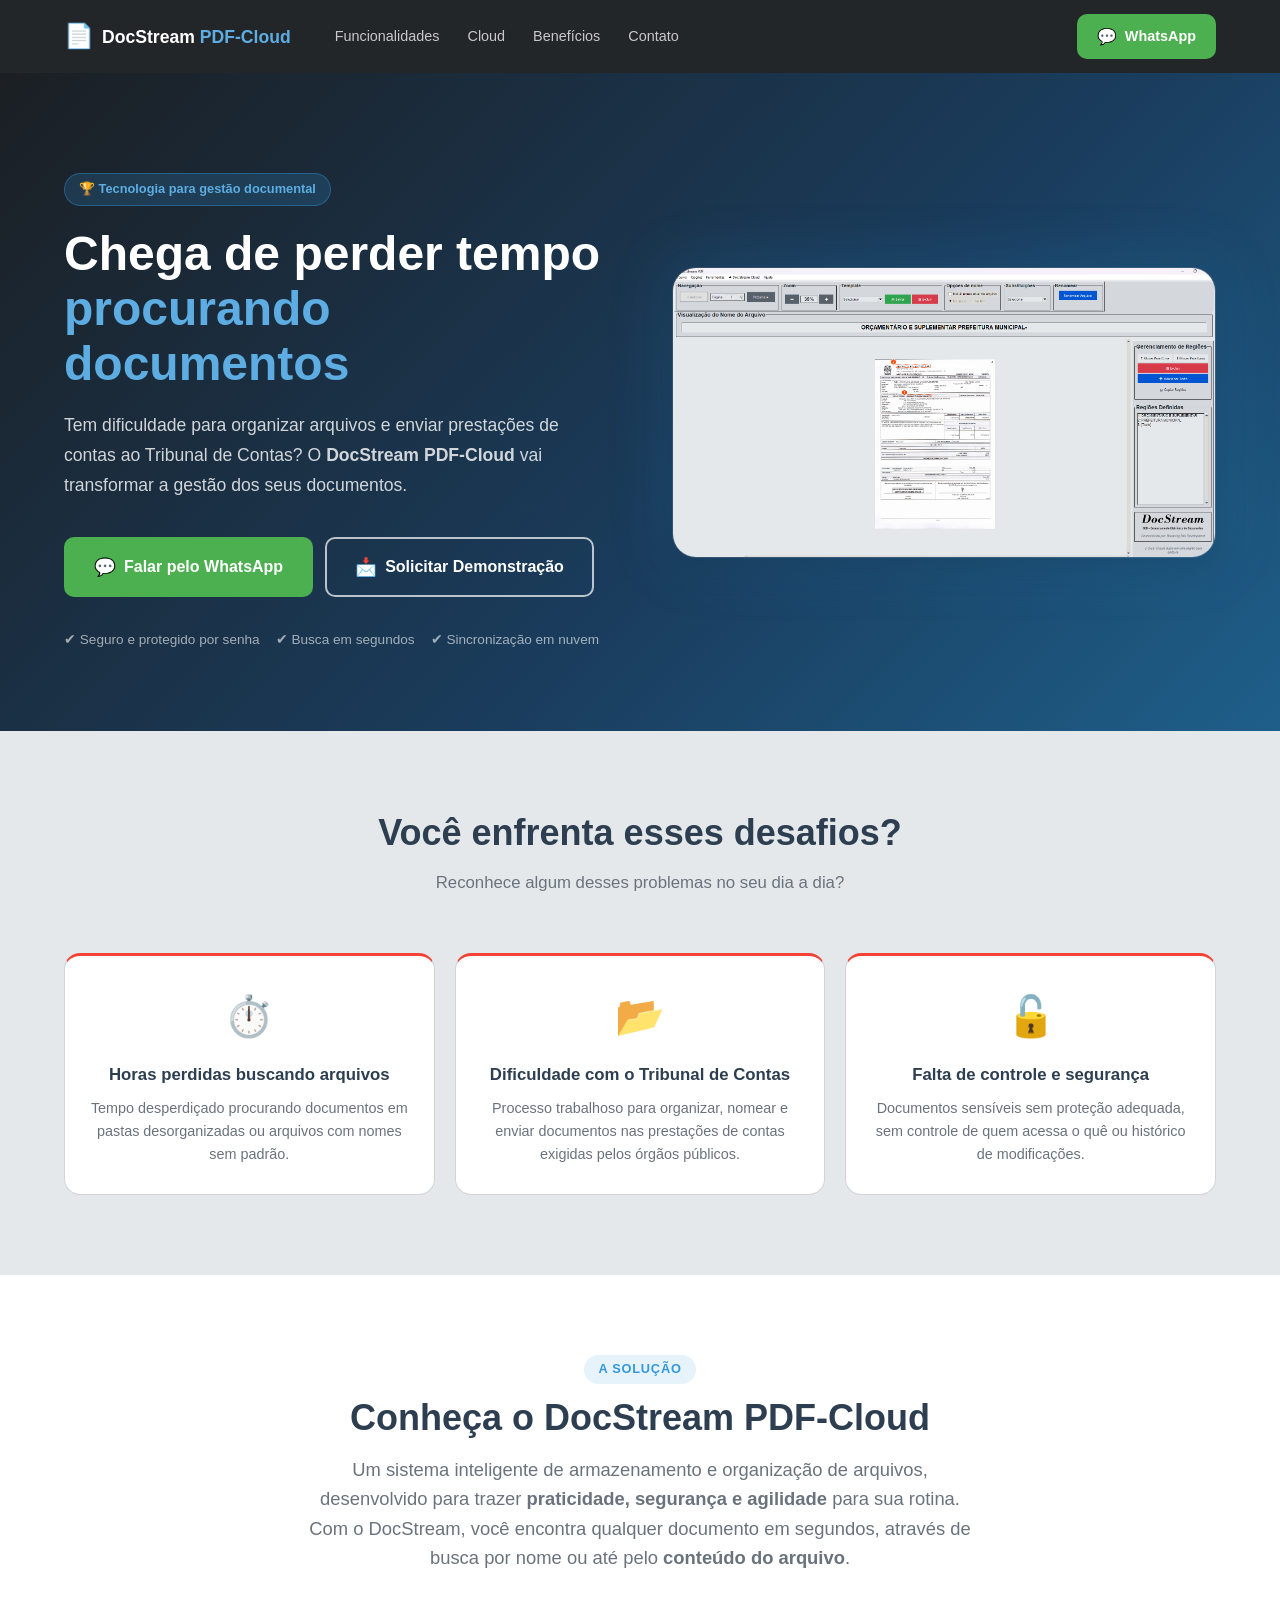
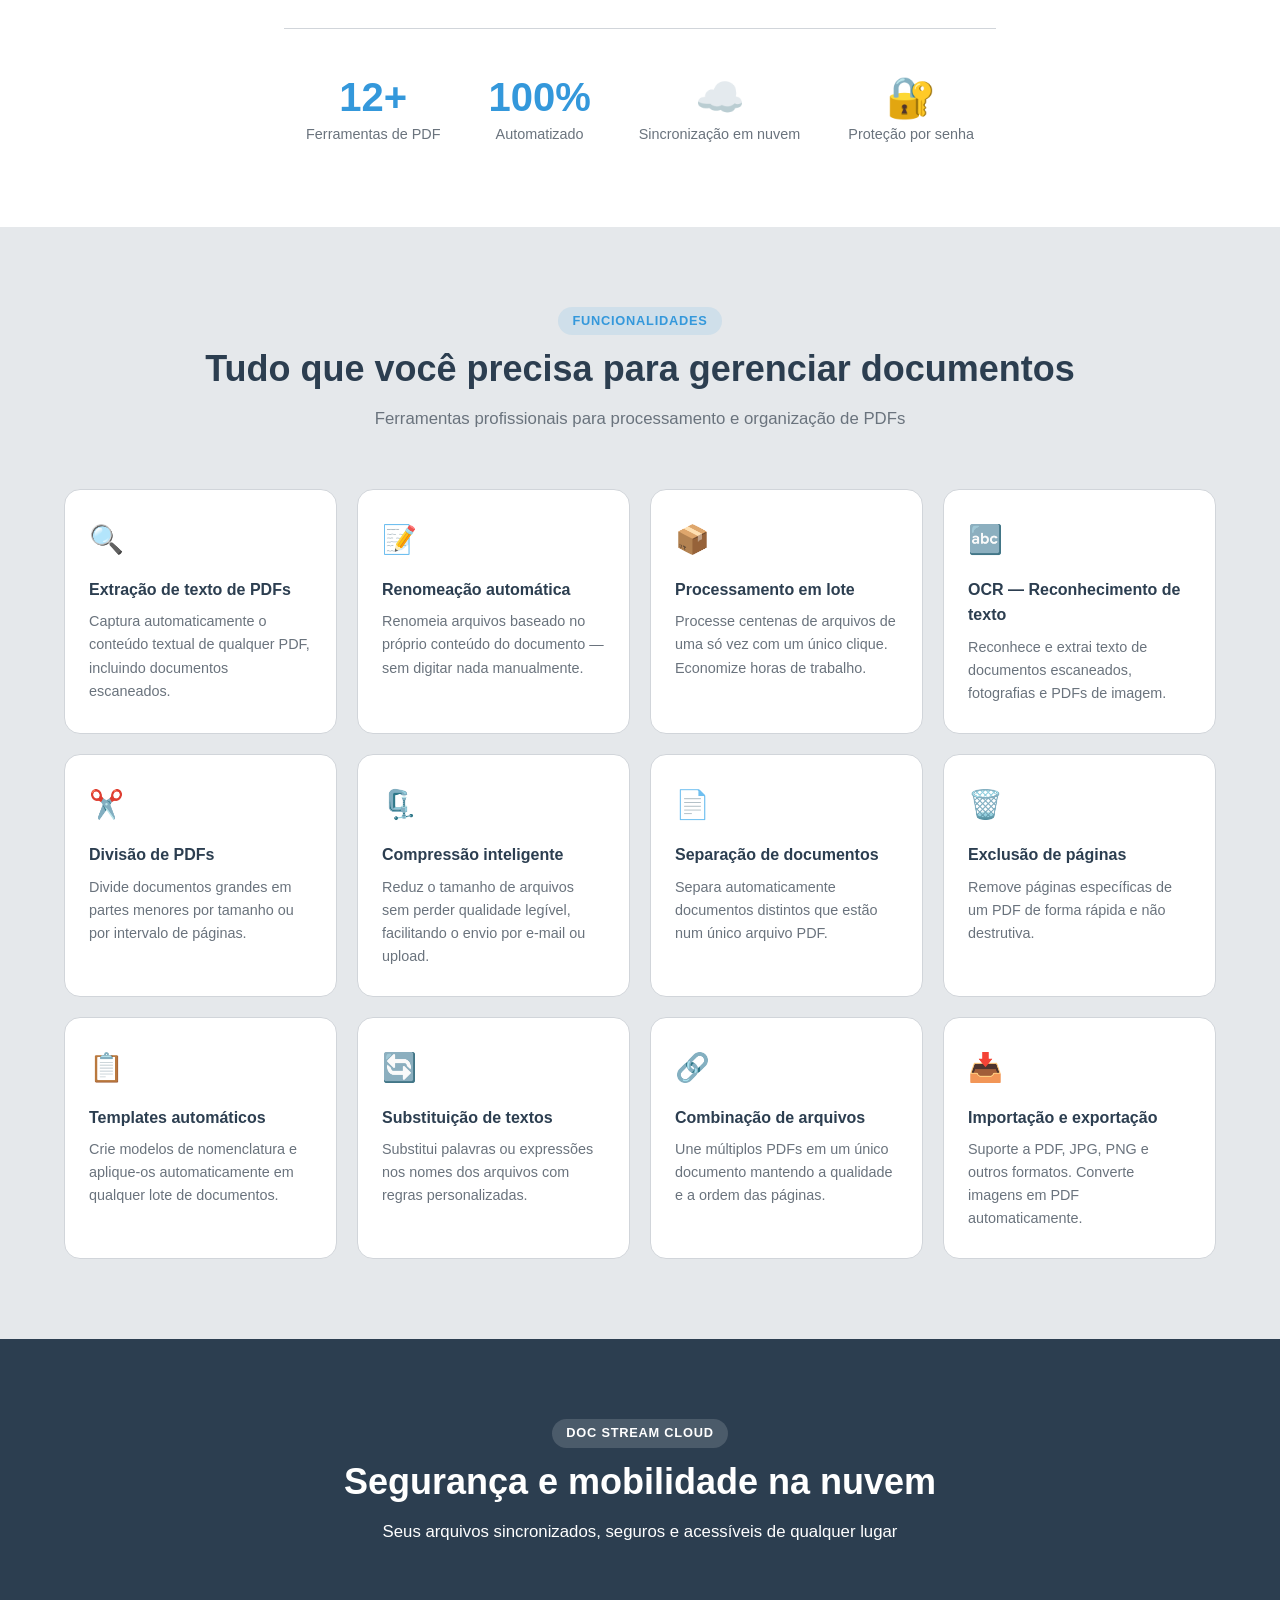
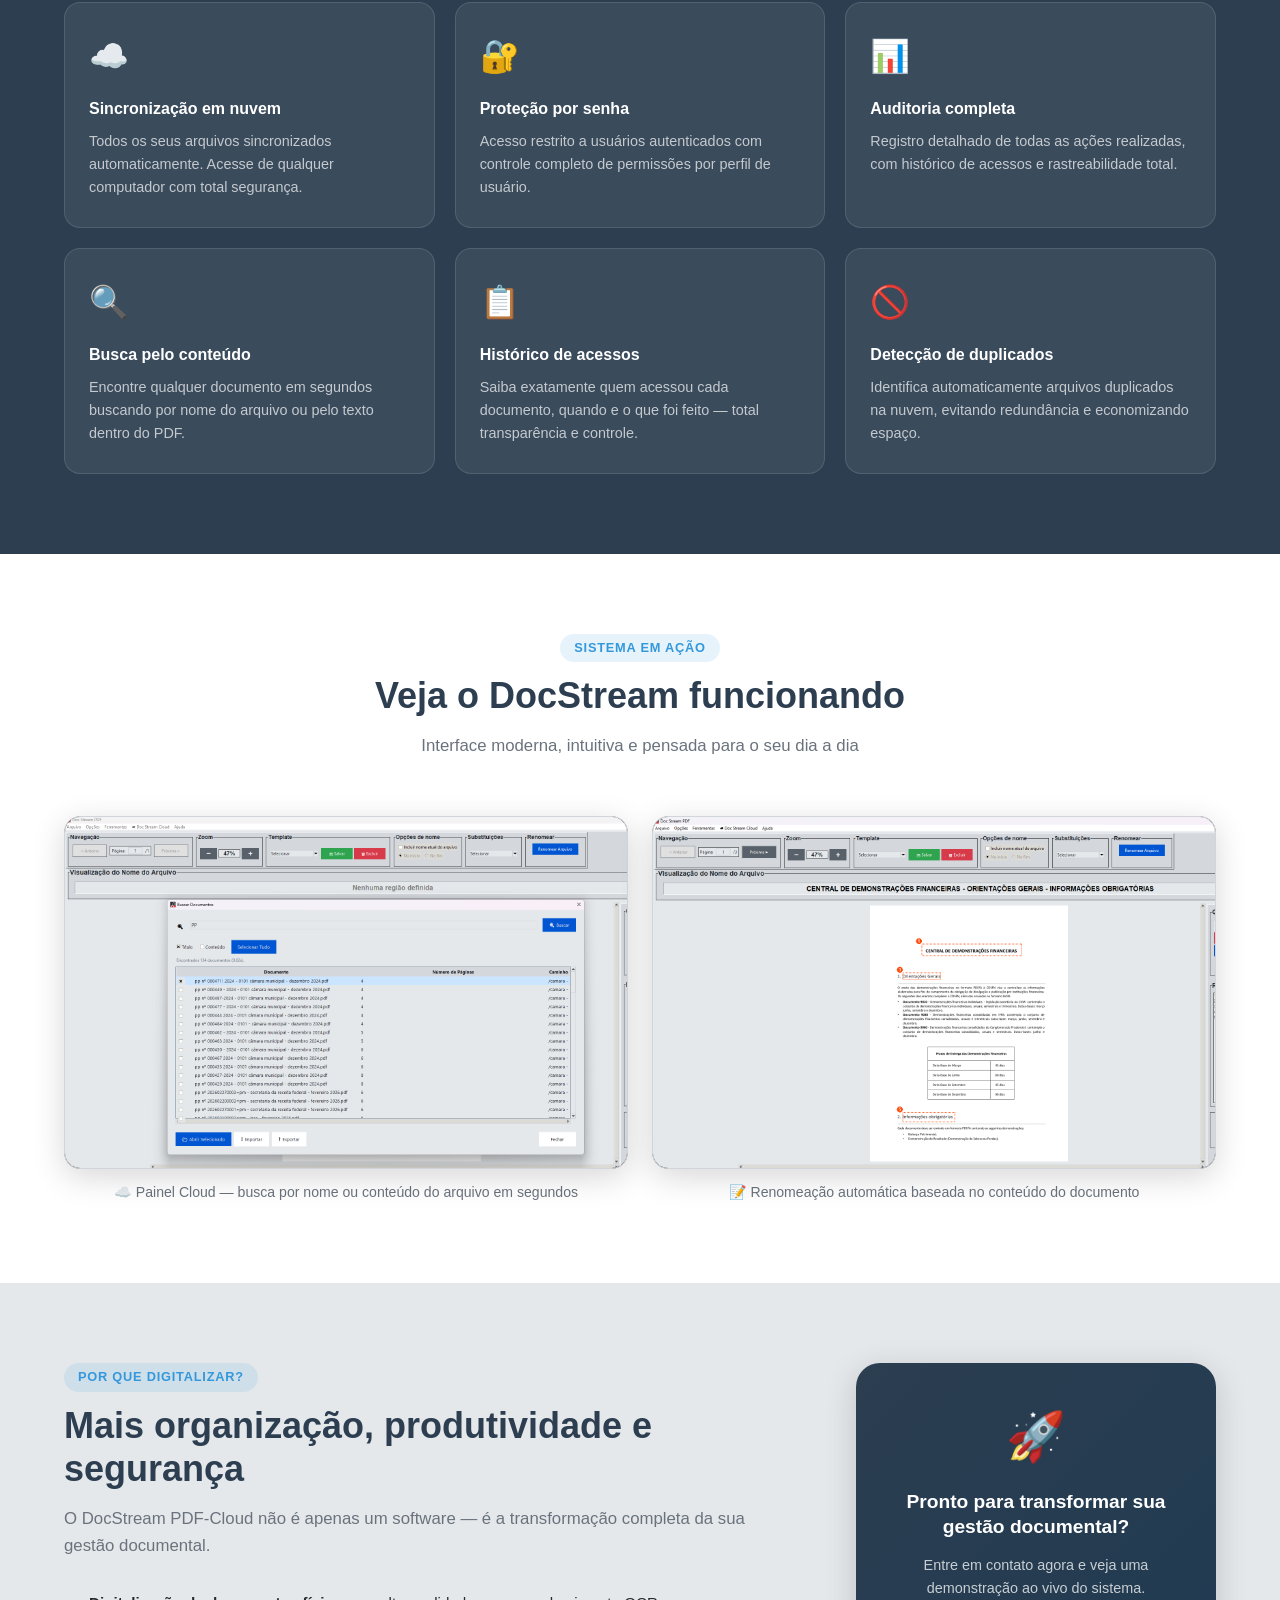
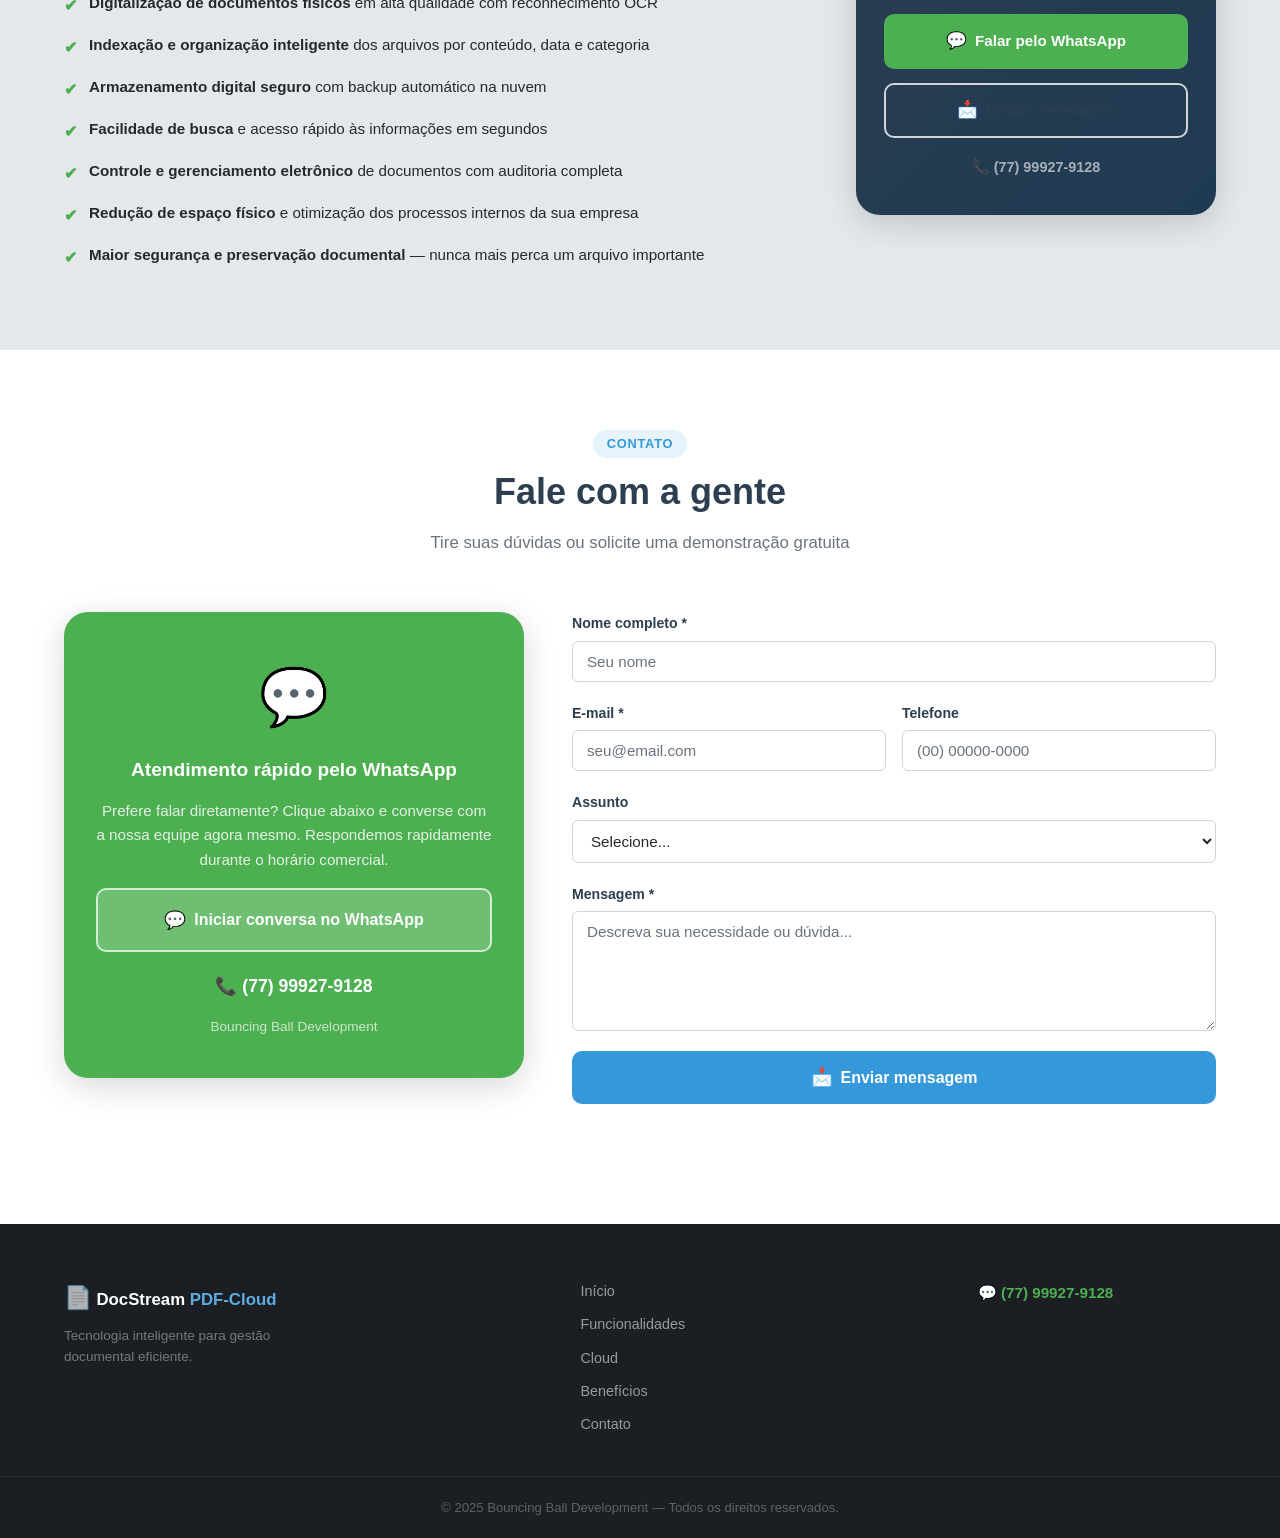
==== commit 0b0e491a: "Add files via upload" ====
--- a/index.html
+++ b/index.html
@@ -64,32 +64,12 @@
             <span>✔ Sincronização em nuvem</span>
           </div>
         </div>
-        <div class="hero__mockup" aria-hidden="true">
-          <!-- Replace with real screenshot when available -->
-          <div class="mockup-window">
-            <div class="mockup-bar">
-              <span class="dot dot--red"></span>
-              <span class="dot dot--yellow"></span>
-              <span class="dot dot--green"></span>
-              <span class="mockup-title-bar">DocStream PDF-Cloud</span>
-            </div>
-            <div class="mockup-body">
-              <div class="mockup-sidebar">
-                <div class="mockup-item active">📄 Documentos</div>
-                <div class="mockup-item">🔍 Buscar</div>
-                <div class="mockup-item">☁️ Cloud</div>
-                <div class="mockup-item">⚙️ Ferramentas</div>
-              </div>
-              <div class="mockup-main">
-                <div class="mockup-search-bar">🔍 Buscar por nome ou conteúdo...</div>
-                <div class="mockup-file">📄 Contrato_Prestacao_Servicos_2025.pdf</div>
-                <div class="mockup-file">📄 Nota_Fiscal_Fevereiro_2025.pdf</div>
-                <div class="mockup-file active">📄 Relatorio_Tribunal_Contas_2025.pdf</div>
-                <div class="mockup-file">📄 Ata_Reuniao_Marco_2025.pdf</div>
-                <div class="mockup-file">📄 Termo_Aditivo_Contrato_02.pdf</div>
-              </div>
-            </div>
-          </div>
+        <div class="hero__mockup">
+          <img
+            src="main.png"
+            alt="Interface do DocStream PDF-Cloud"
+            class="hero__screenshot"
+          />
         </div>
       </div>
     </section>
--- a/style.css
+++ b/style.css
@@ -277,95 +277,23 @@
   color: rgba(255,255,255,.6);
 }
 
-/* Mockup Window */
-.hero__mockup { perspective: 1000px; }
-
-.mockup-window {
-  background: #1a2332;
-  border-radius: var(--radius-lg);
-  border: 1px solid rgba(255,255,255,.1);
-  box-shadow: var(--shadow-lg), 0 0 60px rgba(52,152,219,.2);
-  overflow: hidden;
-  transform: rotateY(-4deg) rotateX(2deg);
-  transition: transform .4s ease;
-}
-.mockup-window:hover { transform: rotateY(0deg) rotateX(0deg); }
-
-.mockup-bar {
-  display: flex;
-  align-items: center;
-  gap: 8px;
-  padding: 12px 16px;
-  background: #111820;
-  border-bottom: 1px solid rgba(255,255,255,.08);
-}
-.dot { width: 10px; height: 10px; border-radius: 50%; }
-.dot--red    { background: #ff5f57; }
-.dot--yellow { background: #febc2e; }
-.dot--green  { background: #28c840; }
-.mockup-title-bar {
-  flex: 1;
-  text-align: center;
-  font-size: 0.8rem;
-  color: rgba(255,255,255,.4);
-}
-
-.mockup-body {
-  display: flex;
-  height: 260px;
-}
-.mockup-sidebar {
-  width: 140px;
-  background: #151e2a;
-  padding: 12px 8px;
-  display: flex;
-  flex-direction: column;
-  gap: 4px;
-  border-right: 1px solid rgba(255,255,255,.06);
-  flex-shrink: 0;
-}
-.mockup-item {
-  padding: 8px 10px;
-  border-radius: var(--radius-sm);
-  font-size: 0.75rem;
-  color: rgba(255,255,255,.5);
-  cursor: default;
-  transition: background var(--transition);
-}
-.mockup-item.active { background: rgba(52,152,219,.2); color: var(--primary-lt); }
-
-.mockup-main {
-  flex: 1;
-  padding: 14px;
-  display: flex;
-  flex-direction: column;
-  gap: 8px;
-  overflow: hidden;
-}
-.mockup-search-bar {
-  background: rgba(255,255,255,.06);
-  border: 1px solid rgba(255,255,255,.1);
-  border-radius: var(--radius-sm);
-  padding: 8px 12px;
-  font-size: 0.75rem;
-  color: rgba(255,255,255,.4);
-}
-.mockup-file {
-  padding: 9px 12px;
-  border-radius: var(--radius-sm);
-  font-size: 0.75rem;
-  color: rgba(255,255,255,.6);
-  background: rgba(255,255,255,.03);
-  border: 1px solid transparent;
-  transition: background var(--transition);
-  white-space: nowrap;
-  overflow: hidden;
-  text-overflow: ellipsis;
-}
-.mockup-file.active {
-  background: rgba(52,152,219,.15);
-  border-color: rgba(52,152,219,.3);
-  color: var(--primary-lt);
+/* Hero screenshot image */
+.hero__mockup {
+  display: flex;
+  align-items: center;
+  justify-content: center;
+}
+.hero__screenshot {
+  width: 100%;
+  max-width: 580px;
+  border-radius: var(--radius-xl);
+  box-shadow: var(--shadow-lg), 0 0 60px rgba(52,152,219,.25);
+  border: 1px solid rgba(255,255,255,.12);
+  transition: transform .4s ease, box-shadow .4s ease;
+}
+.hero__screenshot:hover {
+  transform: translateY(-6px);
+  box-shadow: 0 24px 60px rgba(0,0,0,.4), 0 0 80px rgba(52,152,219,.3);
 }
 
 /* ---- Cards Grid ---- */
@@ -448,8 +376,8 @@
   box-shadow: var(--shadow-lg);
   border: 1px solid var(--border);
   background: var(--darkest);
-  line-height: 0;
-  height: 380px;
+  aspect-ratio: 16 / 10;
+  position: relative;
   transition: box-shadow var(--transition), transform var(--transition);
 }
 .screenshot-real:hover {
@@ -457,6 +385,9 @@
   transform: translateY(-4px);
 }
 .screenshot-real img {
+  position: absolute;
+  top: 0;
+  left: 0;
   width: 100%;
   height: 100%;
   display: block;
@@ -685,7 +616,7 @@
 /* Tablet: 768px – 1024px */
 @media (max-width: 1024px) {
   .hero__inner { grid-template-columns: 1fr; gap: 48px; }
-  .hero__mockup { display: none; }  /* Hide mockup on tablet/mobile */
+  .hero__mockup { display: flex; justify-content: center; }
 
   .cards-grid--4 { grid-template-columns: repeat(2, 1fr); }
 
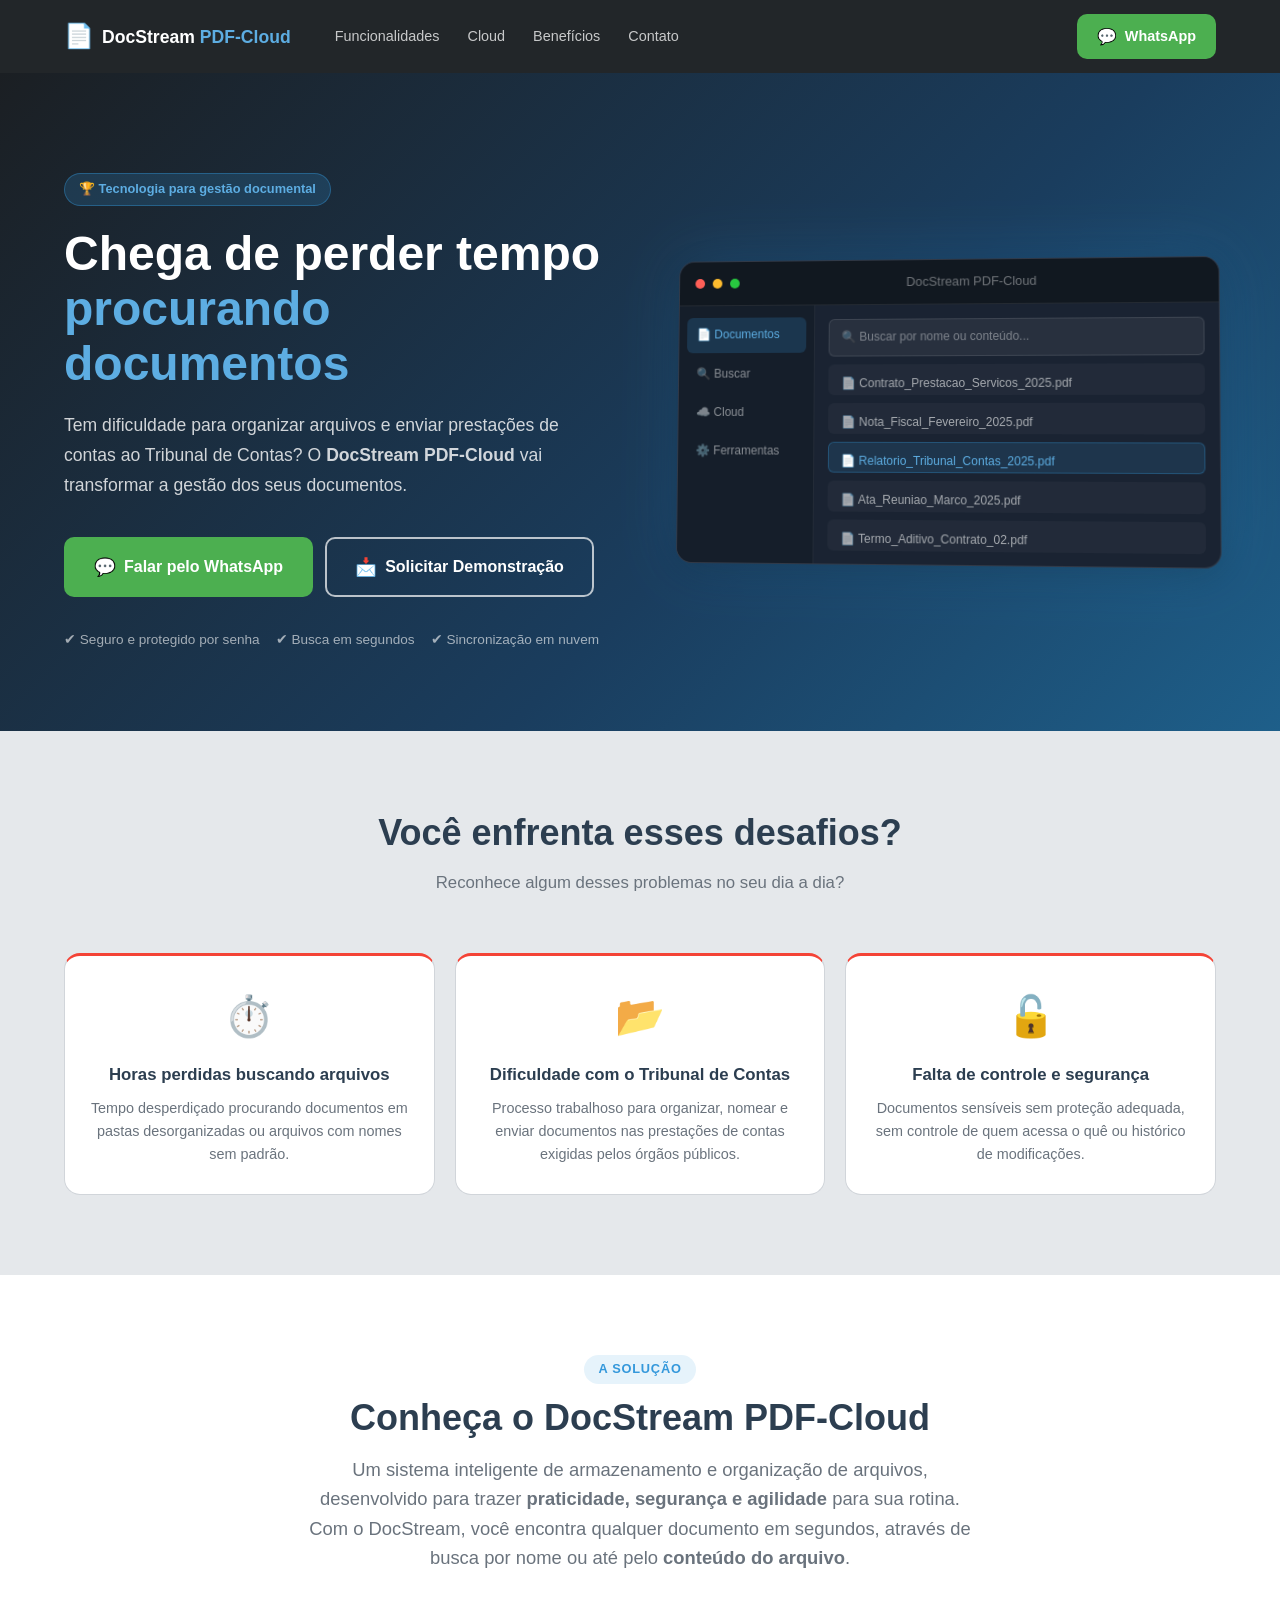
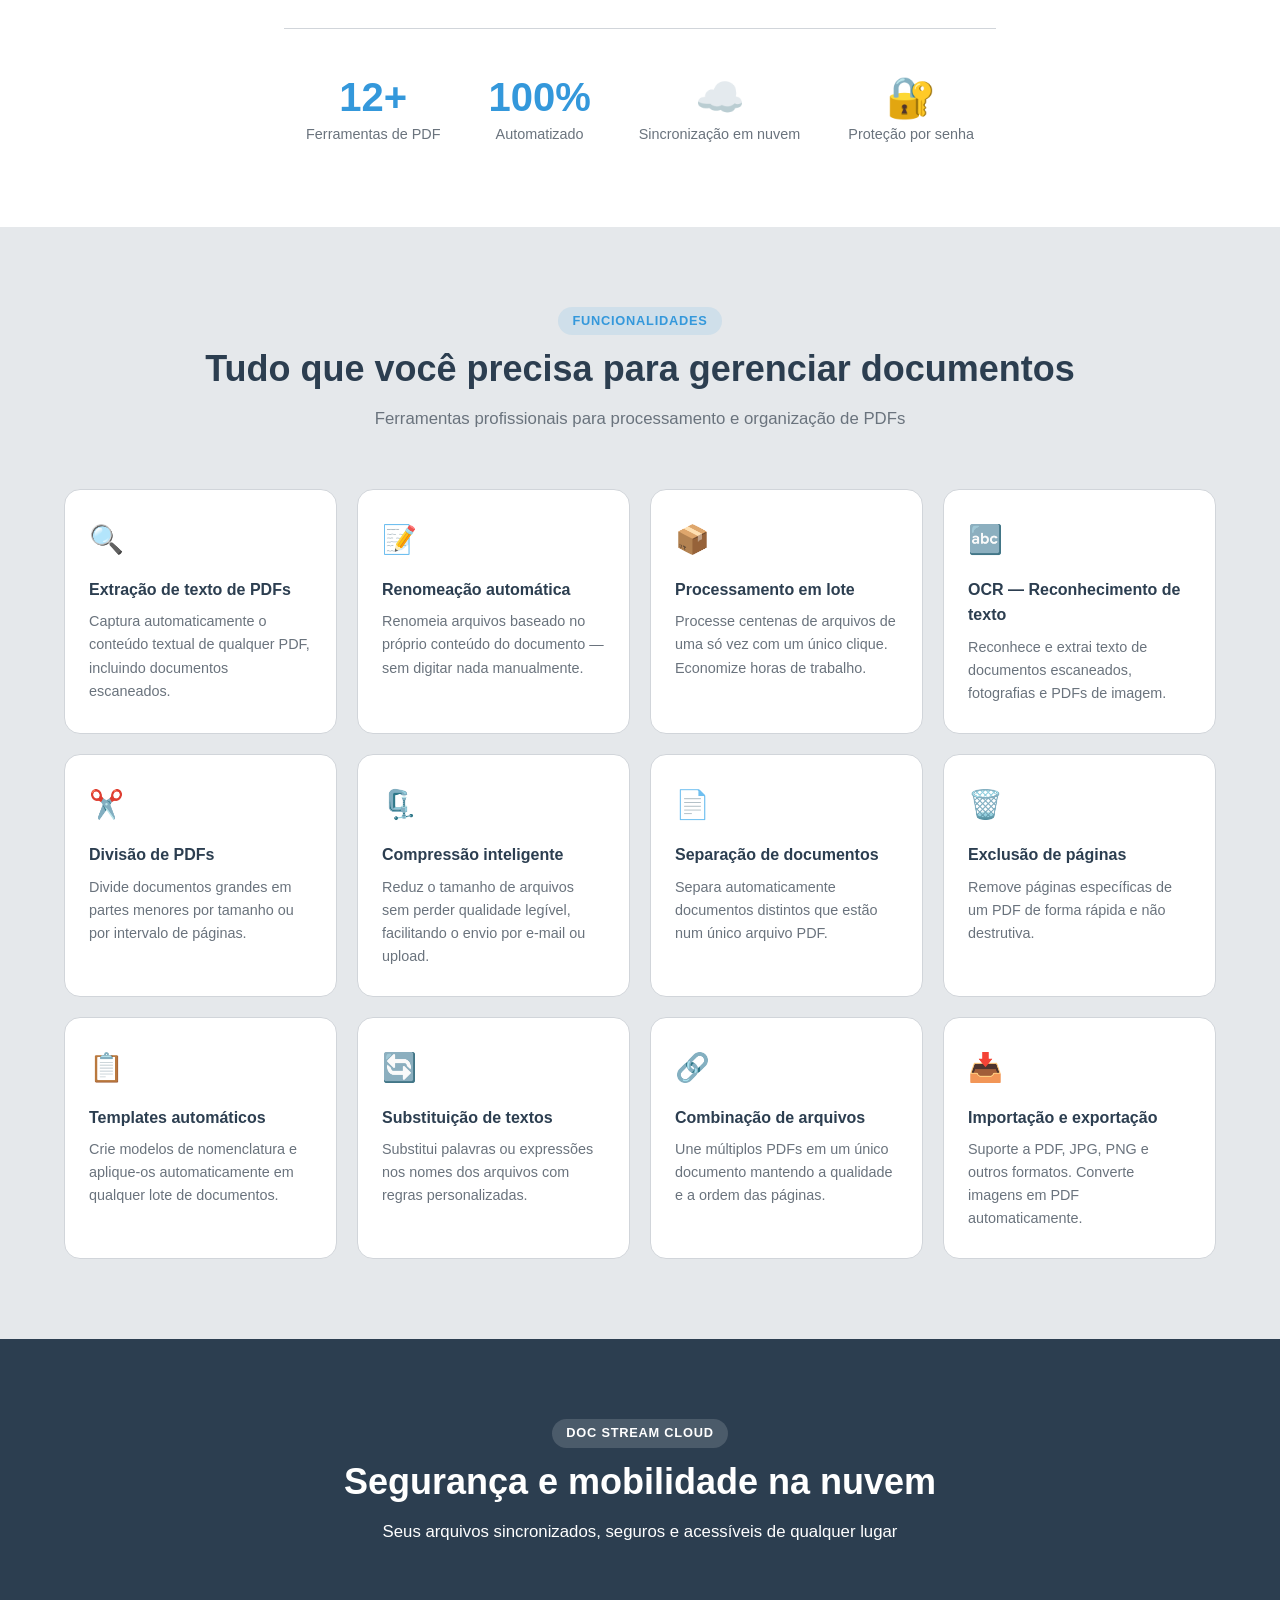
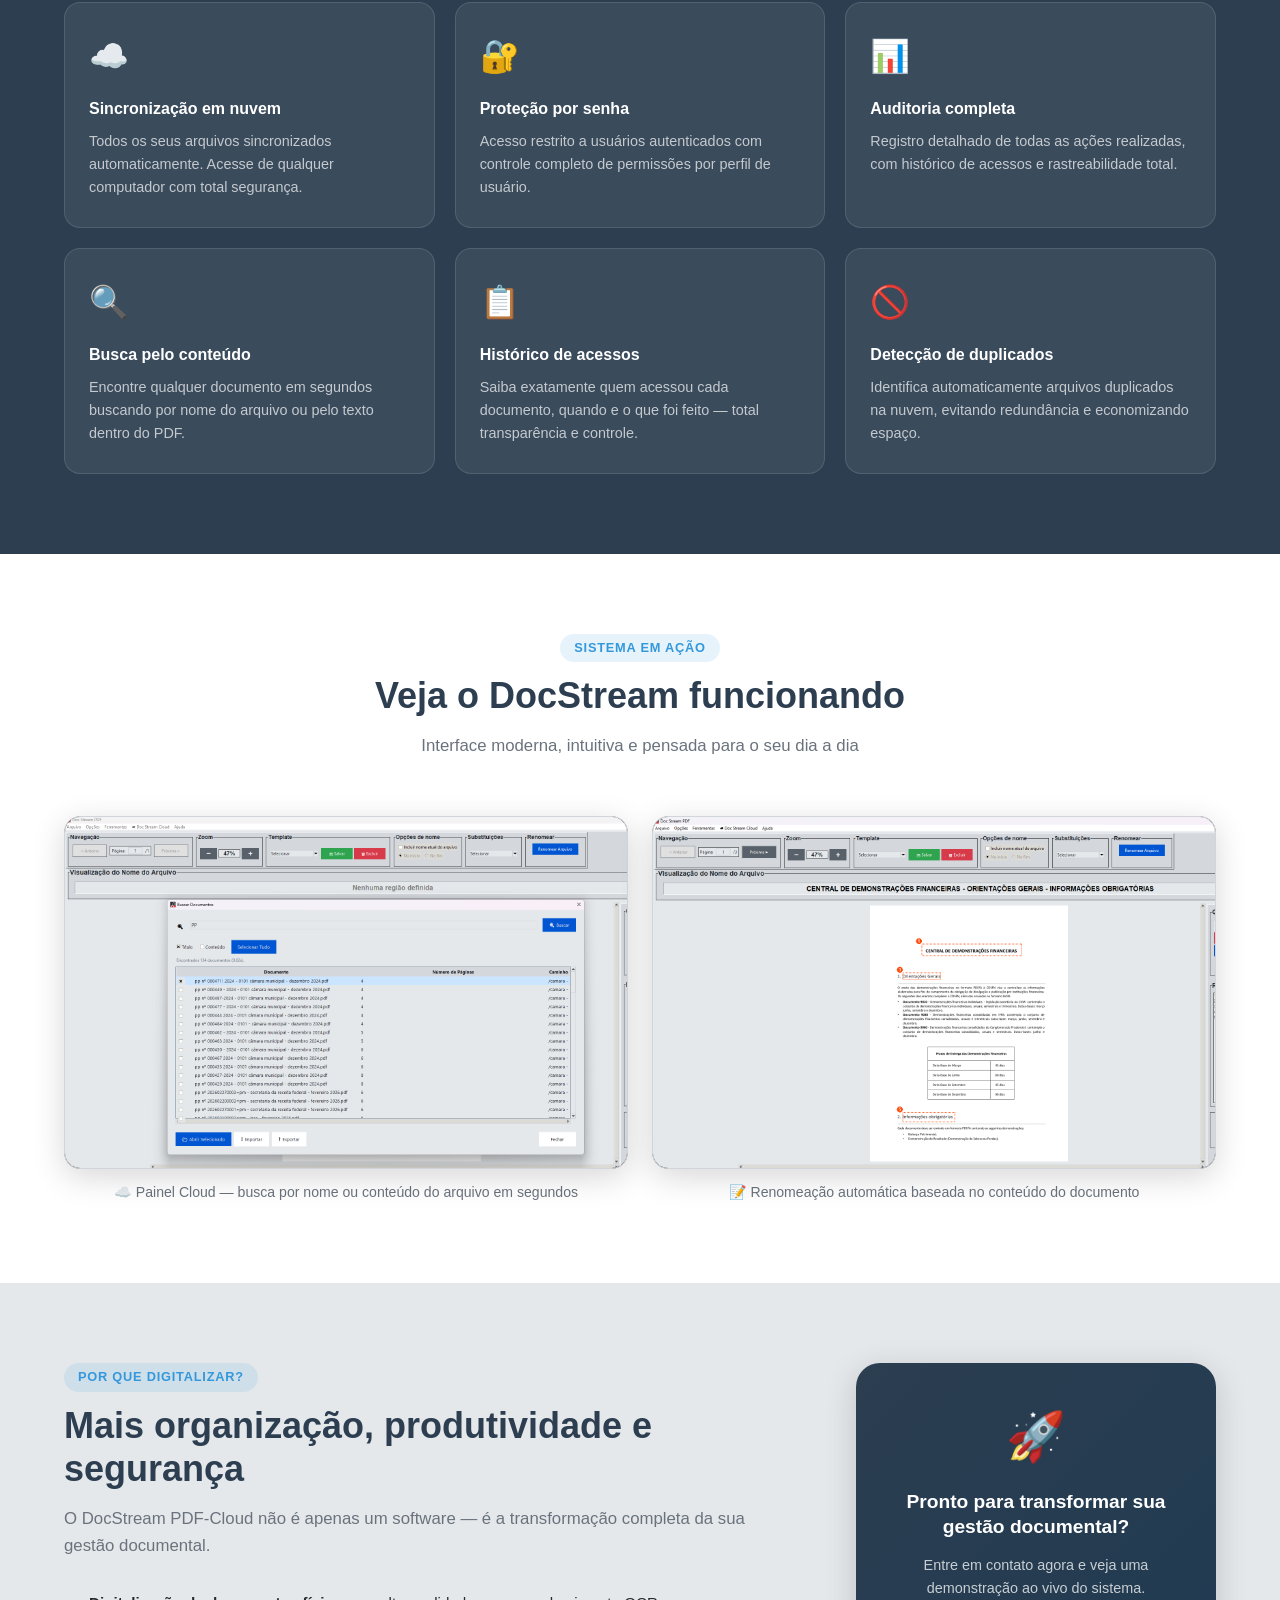
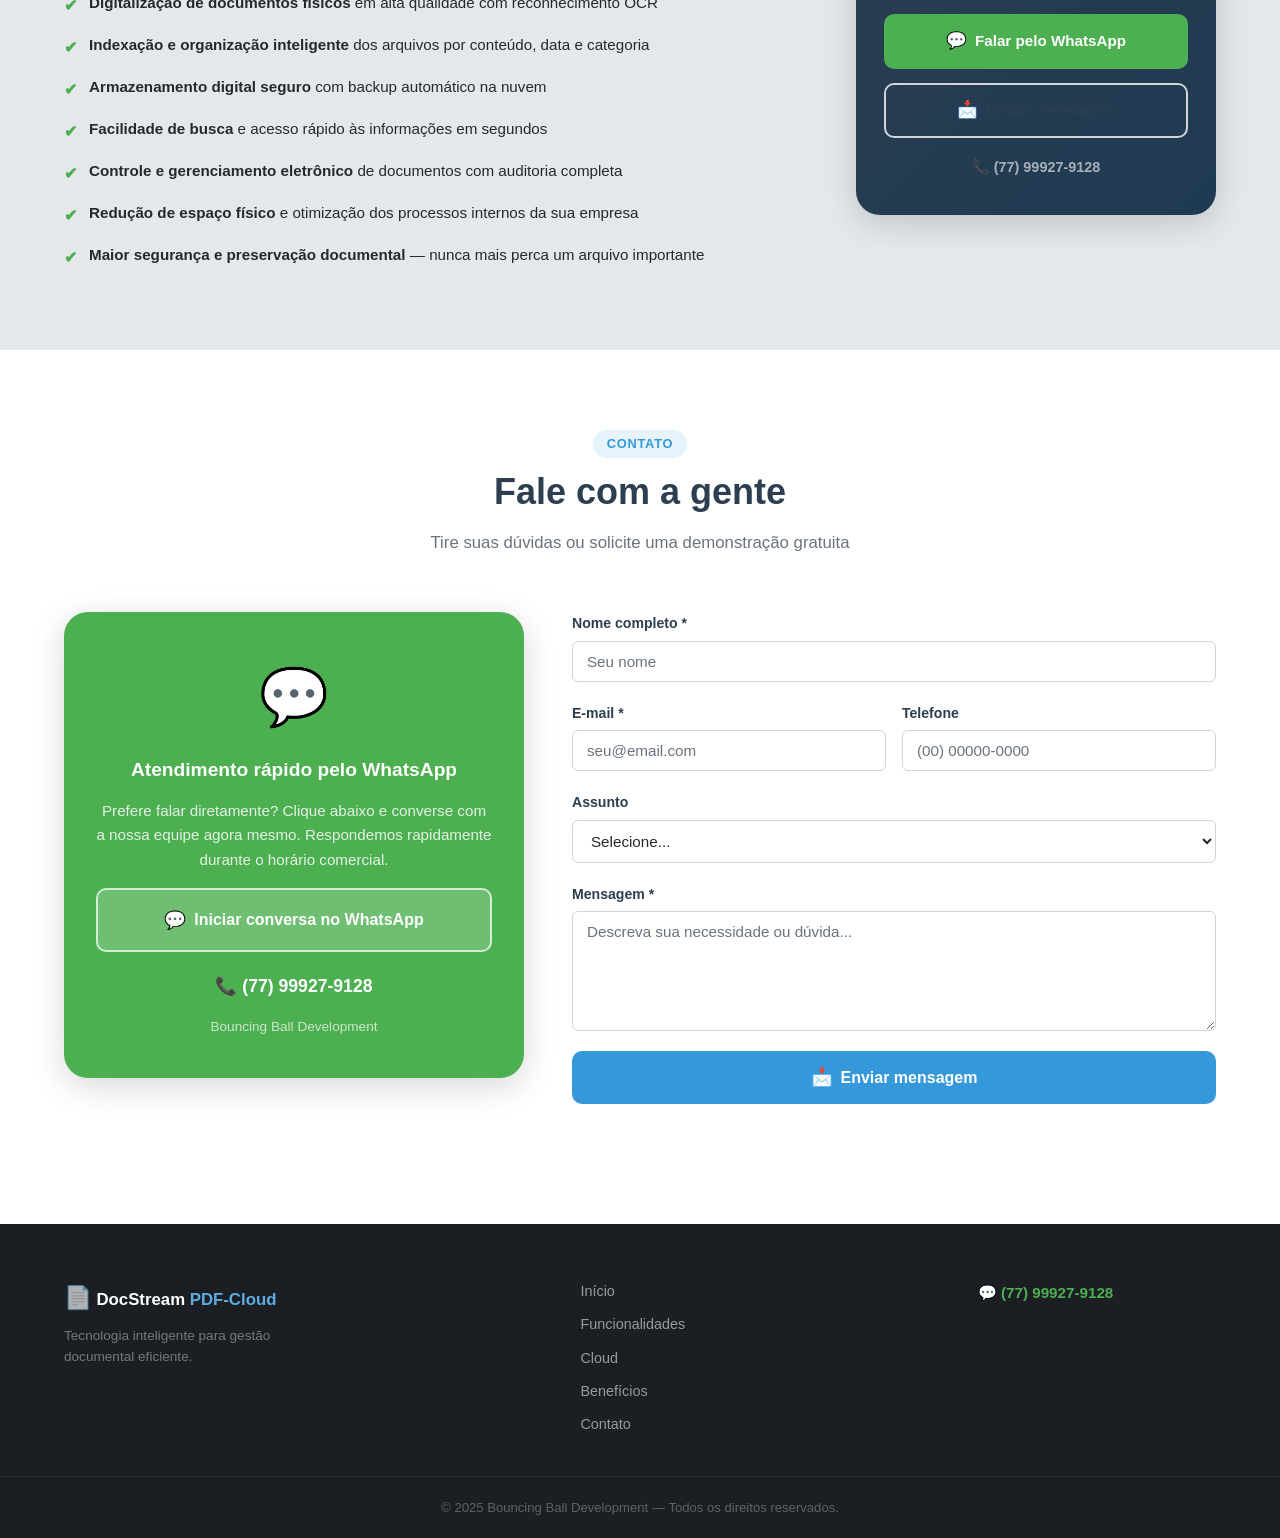
==== commit 2c3ff56e: "Add files via upload" ====
--- a/index.html
+++ b/index.html
@@ -64,12 +64,31 @@
             <span>✔ Sincronização em nuvem</span>
           </div>
         </div>
-        <div class="hero__mockup">
-          <img
-            src="main.png"
-            alt="Interface do DocStream PDF-Cloud"
-            class="hero__screenshot"
-          />
+        <div class="hero__mockup" aria-hidden="true">
+          <div class="mockup-window">
+            <div class="mockup-bar">
+              <span class="dot dot--red"></span>
+              <span class="dot dot--yellow"></span>
+              <span class="dot dot--green"></span>
+              <span class="mockup-title-bar">DocStream PDF-Cloud</span>
+            </div>
+            <div class="mockup-body">
+              <div class="mockup-sidebar">
+                <div class="mockup-item active">📄 Documentos</div>
+                <div class="mockup-item">🔍 Buscar</div>
+                <div class="mockup-item">☁️ Cloud</div>
+                <div class="mockup-item">⚙️ Ferramentas</div>
+              </div>
+              <div class="mockup-main">
+                <div class="mockup-search-bar">🔍 Buscar por nome ou conteúdo...</div>
+                <div class="mockup-file">📄 Contrato_Prestacao_Servicos_2025.pdf</div>
+                <div class="mockup-file">📄 Nota_Fiscal_Fevereiro_2025.pdf</div>
+                <div class="mockup-file active">📄 Relatorio_Tribunal_Contas_2025.pdf</div>
+                <div class="mockup-file">📄 Ata_Reuniao_Marco_2025.pdf</div>
+                <div class="mockup-file">📄 Termo_Aditivo_Contrato_02.pdf</div>
+              </div>
+            </div>
+          </div>
         </div>
       </div>
     </section>
--- a/style.css
+++ b/style.css
@@ -277,23 +277,95 @@
   color: rgba(255,255,255,.6);
 }
 
-/* Hero screenshot image */
-.hero__mockup {
+/* Mockup Window */
+.hero__mockup { perspective: 1000px; }
+
+.mockup-window {
+  background: #1a2332;
+  border-radius: var(--radius-lg);
+  border: 1px solid rgba(255,255,255,.1);
+  box-shadow: var(--shadow-lg), 0 0 60px rgba(52,152,219,.2);
+  overflow: hidden;
+  transform: rotateY(-4deg) rotateX(2deg);
+  transition: transform .4s ease;
+}
+.mockup-window:hover { transform: rotateY(0deg) rotateX(0deg); }
+
+.mockup-bar {
   display: flex;
   align-items: center;
-  justify-content: center;
-}
-.hero__screenshot {
-  width: 100%;
-  max-width: 580px;
-  border-radius: var(--radius-xl);
-  box-shadow: var(--shadow-lg), 0 0 60px rgba(52,152,219,.25);
-  border: 1px solid rgba(255,255,255,.12);
-  transition: transform .4s ease, box-shadow .4s ease;
-}
-.hero__screenshot:hover {
-  transform: translateY(-6px);
-  box-shadow: 0 24px 60px rgba(0,0,0,.4), 0 0 80px rgba(52,152,219,.3);
+  gap: 8px;
+  padding: 12px 16px;
+  background: #111820;
+  border-bottom: 1px solid rgba(255,255,255,.08);
+}
+.dot { width: 10px; height: 10px; border-radius: 50%; }
+.dot--red    { background: #ff5f57; }
+.dot--yellow { background: #febc2e; }
+.dot--green  { background: #28c840; }
+.mockup-title-bar {
+  flex: 1;
+  text-align: center;
+  font-size: 0.8rem;
+  color: rgba(255,255,255,.4);
+}
+
+.mockup-body {
+  display: flex;
+  height: 260px;
+}
+.mockup-sidebar {
+  width: 140px;
+  background: #151e2a;
+  padding: 12px 8px;
+  display: flex;
+  flex-direction: column;
+  gap: 4px;
+  border-right: 1px solid rgba(255,255,255,.06);
+  flex-shrink: 0;
+}
+.mockup-item {
+  padding: 8px 10px;
+  border-radius: var(--radius-sm);
+  font-size: 0.75rem;
+  color: rgba(255,255,255,.5);
+  cursor: default;
+  transition: background var(--transition);
+}
+.mockup-item.active { background: rgba(52,152,219,.2); color: var(--primary-lt); }
+
+.mockup-main {
+  flex: 1;
+  padding: 14px;
+  display: flex;
+  flex-direction: column;
+  gap: 8px;
+  overflow: hidden;
+}
+.mockup-search-bar {
+  background: rgba(255,255,255,.06);
+  border: 1px solid rgba(255,255,255,.1);
+  border-radius: var(--radius-sm);
+  padding: 8px 12px;
+  font-size: 0.75rem;
+  color: rgba(255,255,255,.4);
+}
+.mockup-file {
+  padding: 9px 12px;
+  border-radius: var(--radius-sm);
+  font-size: 0.75rem;
+  color: rgba(255,255,255,.6);
+  background: rgba(255,255,255,.03);
+  border: 1px solid transparent;
+  transition: background var(--transition);
+  white-space: nowrap;
+  overflow: hidden;
+  text-overflow: ellipsis;
+}
+.mockup-file.active {
+  background: rgba(52,152,219,.15);
+  border-color: rgba(52,152,219,.3);
+  color: var(--primary-lt);
 }
 
 /* ---- Cards Grid ---- */
@@ -616,7 +688,7 @@
 /* Tablet: 768px – 1024px */
 @media (max-width: 1024px) {
   .hero__inner { grid-template-columns: 1fr; gap: 48px; }
-  .hero__mockup { display: flex; justify-content: center; }
+  .hero__mockup { display: none; }
 
   .cards-grid--4 { grid-template-columns: repeat(2, 1fr); }
 
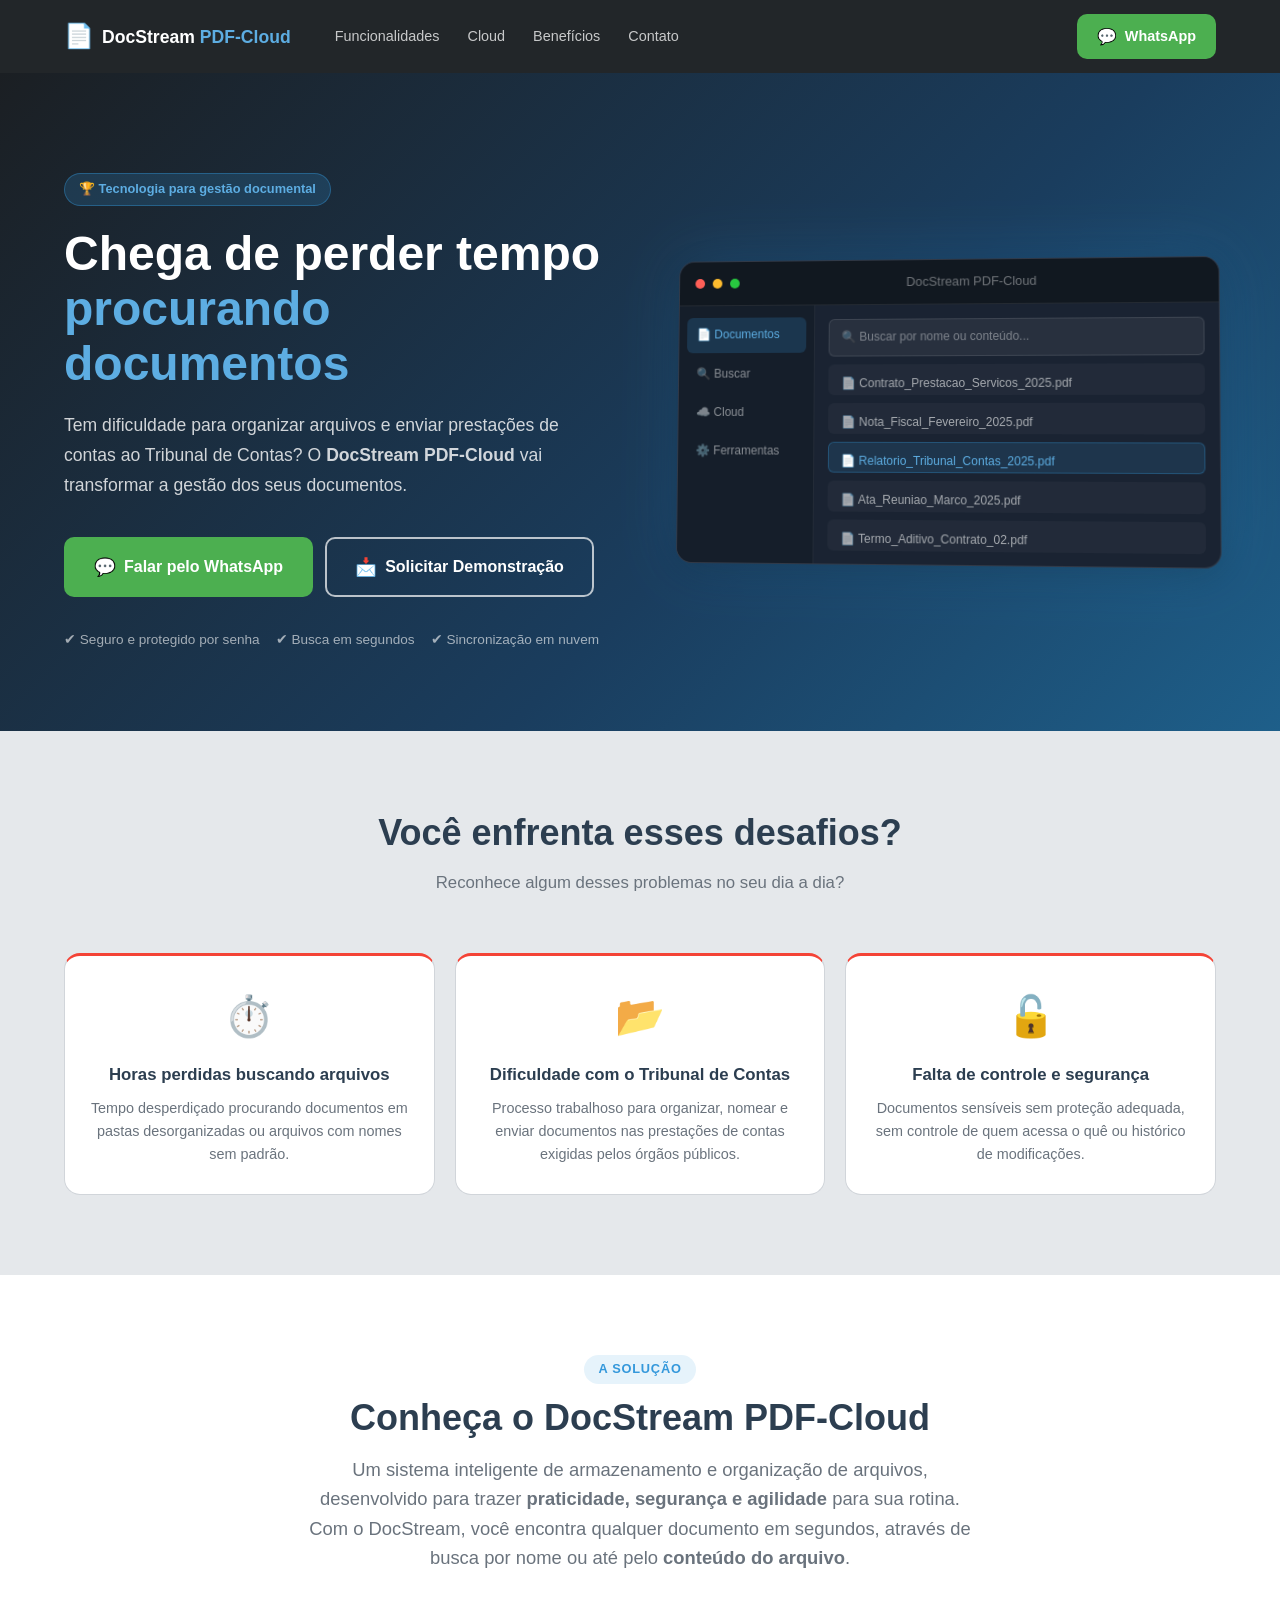
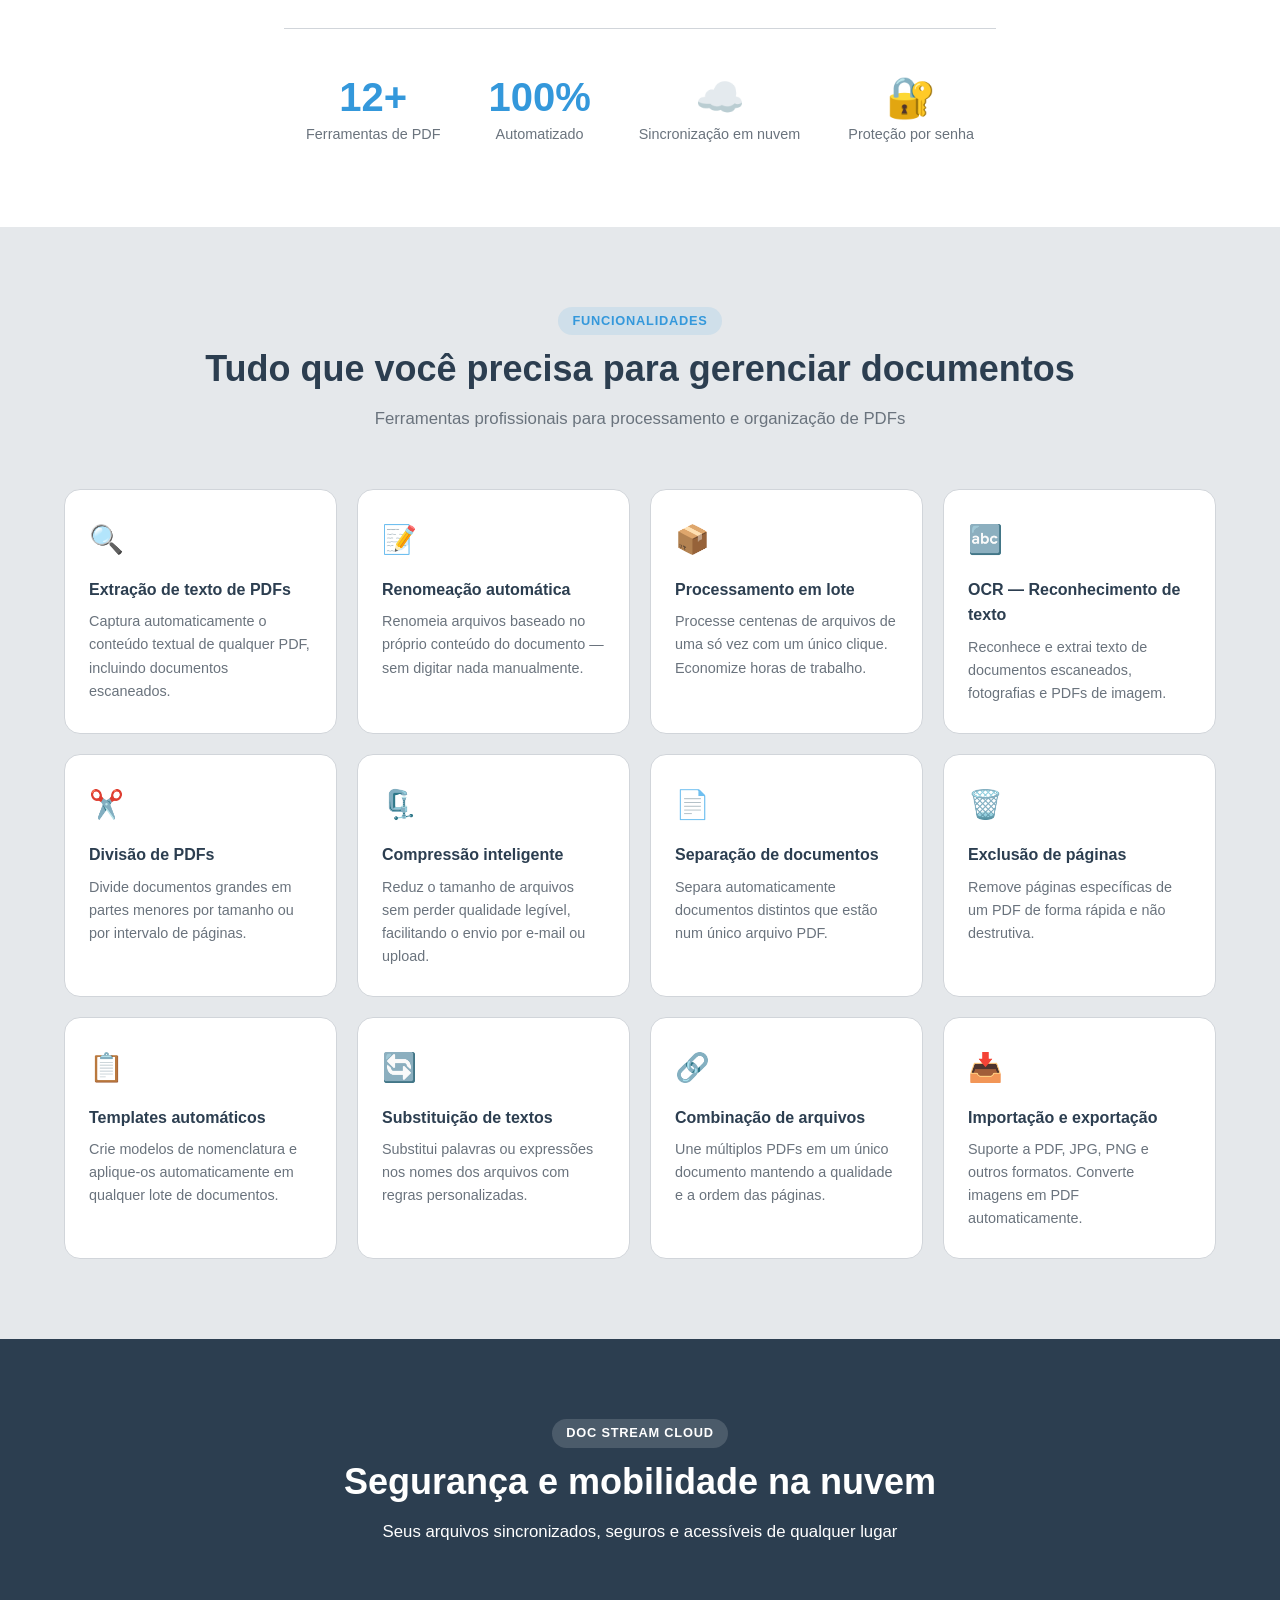
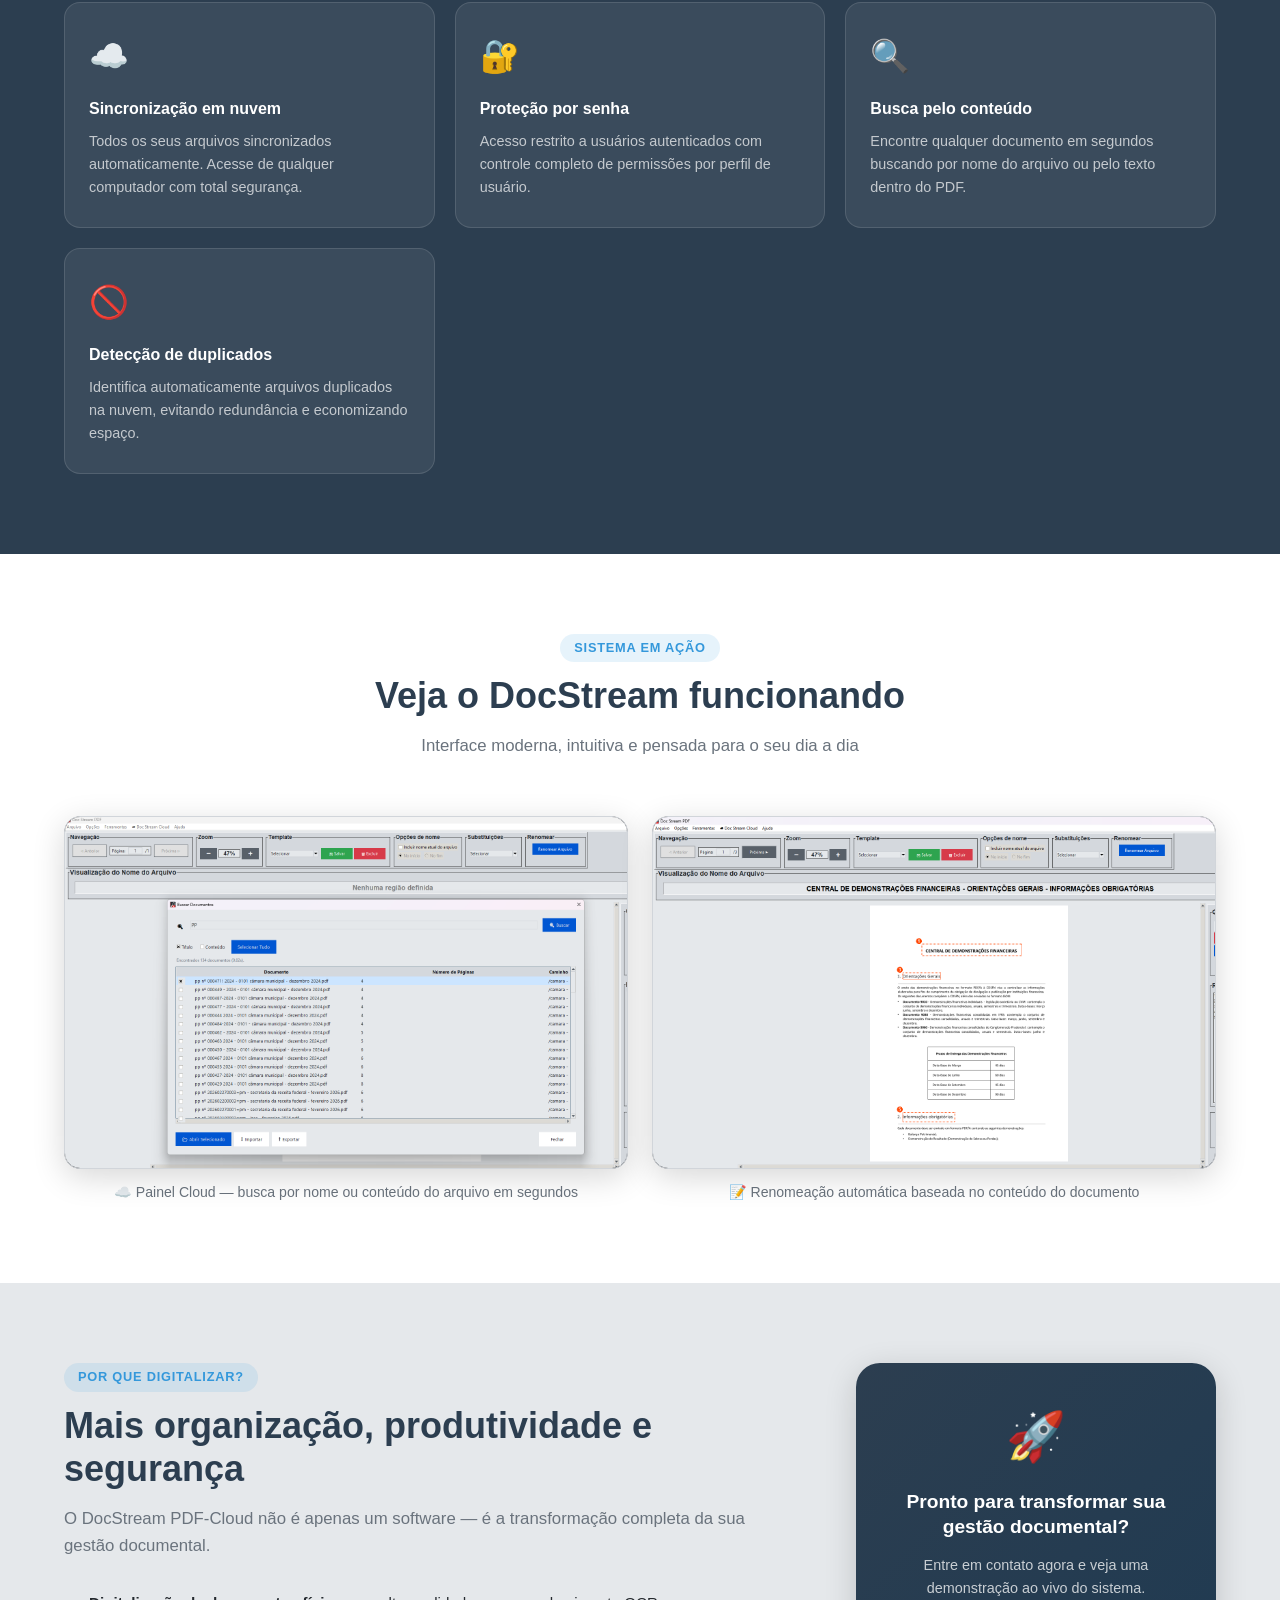
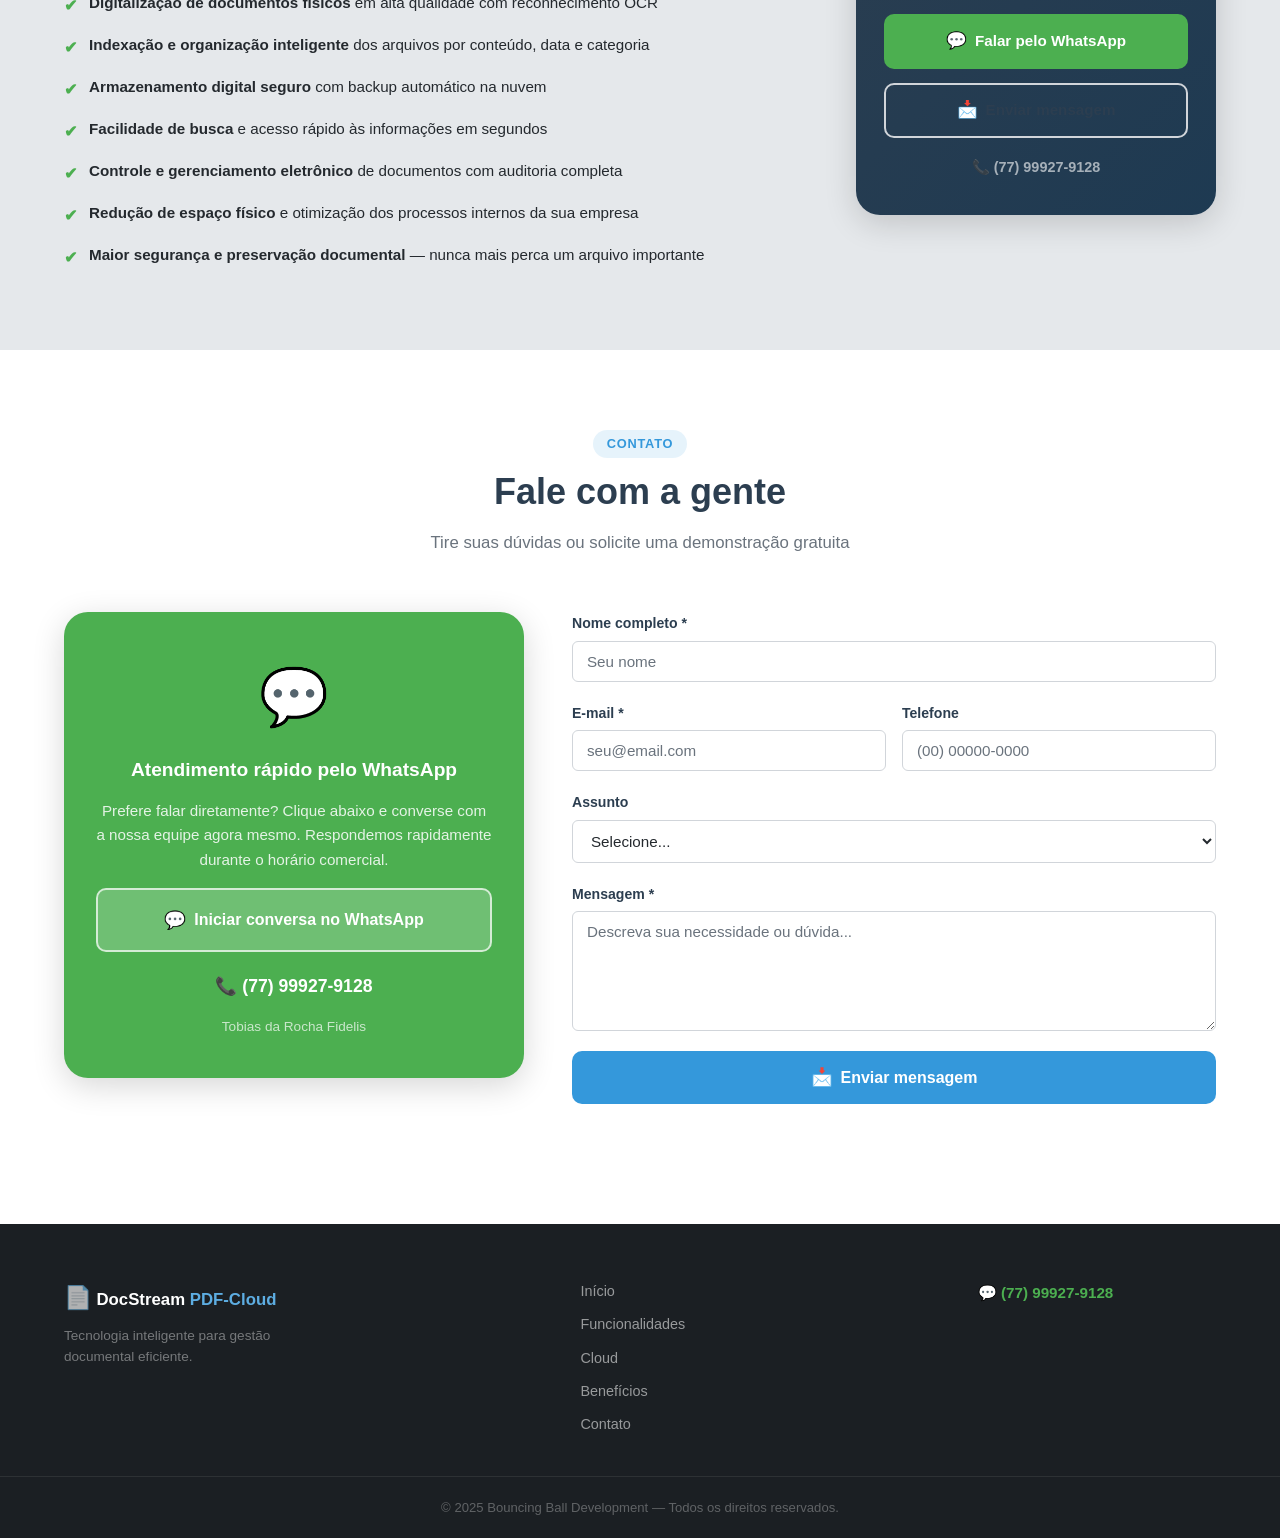
==== commit 85a65ed2: "Add files via upload" ====
--- a/index.html
+++ b/index.html
@@ -6,6 +6,16 @@
   <meta name="description" content="DocStream PDF-Cloud — Sistema inteligente de armazenamento, organização e busca de documentos PDF. Renomeação automática, OCR, compressão, sincronização em nuvem e muito mais." />
   <title>DocStream PDF-Cloud | Gestão Documental Inteligente</title>
   <link rel="icon" type="image/x-icon" href="ds_ico.ico" />
+
+  <!-- Open Graph — controls the preview when sharing on WhatsApp, Facebook, etc. -->
+  <meta property="og:type"        content="website" />
+  <meta property="og:url"         content="https://bouncingballentertainment.github.io/docstream-website/" />
+  <meta property="og:title"       content="DocStream PDF-Cloud | Gestão Documental Inteligente" />
+  <meta property="og:description" content="Encontre qualquer documento em segundos. Renomeação automática, OCR, compressão, busca por conteúdo e sincronização em nuvem." />
+  <meta property="og:image"       content="https://bouncingballentertainment.github.io/docstream-website/Painel%20Cloud%20e%20Busca%20de%20documentos.png" />
+  <meta property="og:image:width"  content="1200" />
+  <meta property="og:image:height" content="750" />
+  <meta property="og:locale"      content="pt_BR" />
   <link rel="stylesheet" href="style.css" />
 </head>
 <body>
@@ -263,21 +273,9 @@
           </div>
 
           <div class="card card--cloud">
-            <div class="card__icon">📊</div>
-            <h3 class="card__title">Auditoria completa</h3>
-            <p class="card__text">Registro detalhado de todas as ações realizadas, com histórico de acessos e rastreabilidade total.</p>
-          </div>
-
-          <div class="card card--cloud">
             <div class="card__icon">🔍</div>
             <h3 class="card__title">Busca pelo conteúdo</h3>
             <p class="card__text">Encontre qualquer documento em segundos buscando por nome do arquivo ou pelo texto dentro do PDF.</p>
-          </div>
-
-          <div class="card card--cloud">
-            <div class="card__icon">📋</div>
-            <h3 class="card__title">Histórico de acessos</h3>
-            <p class="card__text">Saiba exatamente quem acessou cada documento, quando e o que foi feito — total transparência e controle.</p>
           </div>
 
           <div class="card card--cloud">
@@ -421,7 +419,7 @@
                 <span class="btn-icon">💬</span> Iniciar conversa no WhatsApp
               </a>
               <div class="whatsapp-card__number">📞 (77) 99927-9128</div>
-              <div class="whatsapp-card__company">Bouncing Ball Development</div>
+              <div class="whatsapp-card__company">Tobias da Rocha Fidelis</div>
             </div>
           </div>
 
@@ -430,11 +428,9 @@
             <form
               class="contact-form"
               id="contact-form"
-              action="https://formspree.io/f/YOUR_FORM_ID"
+              action="https://formspree.io/f/xaqkzvaa"
               method="POST"
             >
-              <!-- IMPORTANT: Replace YOUR_FORM_ID with your Formspree form ID.
-                   Register free at https://formspree.io — takes 2 minutes. -->
               <div class="form-group">
                 <label for="name" class="form-label">Nome completo *</label>
                 <input
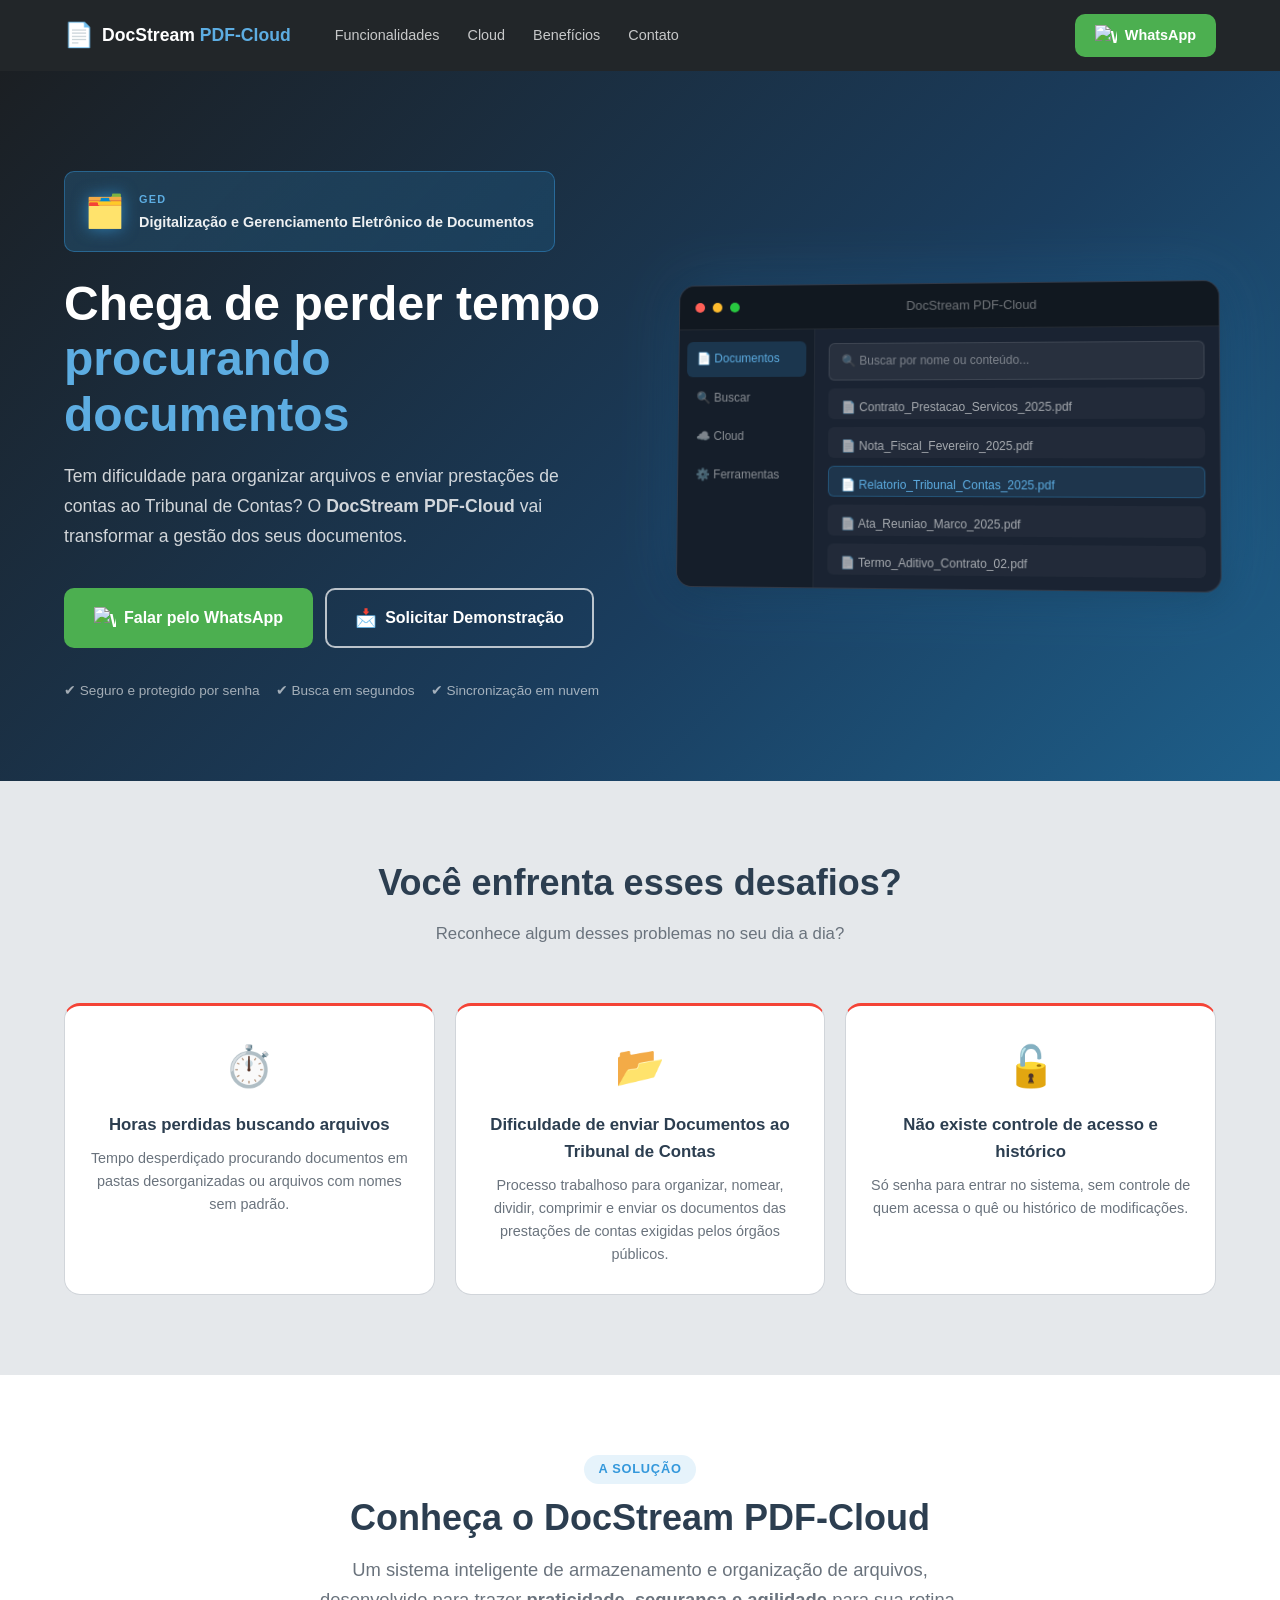
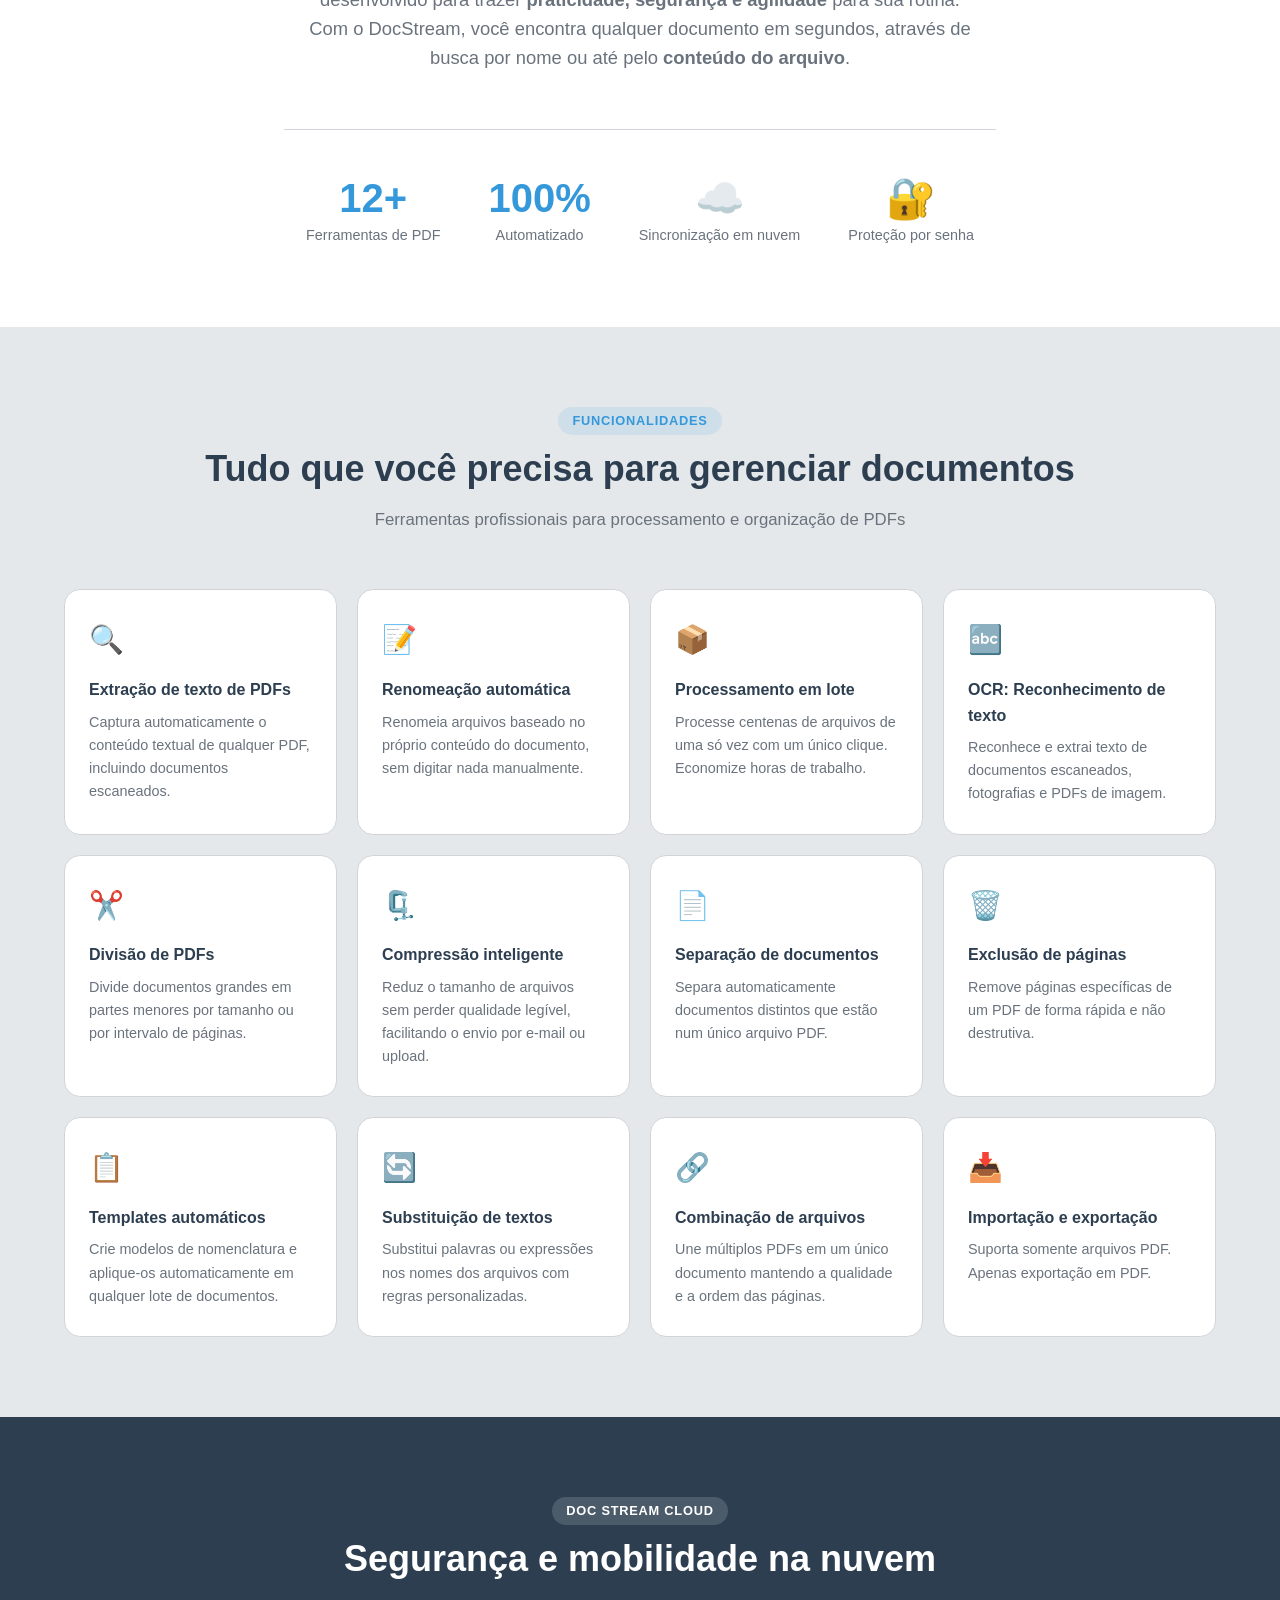
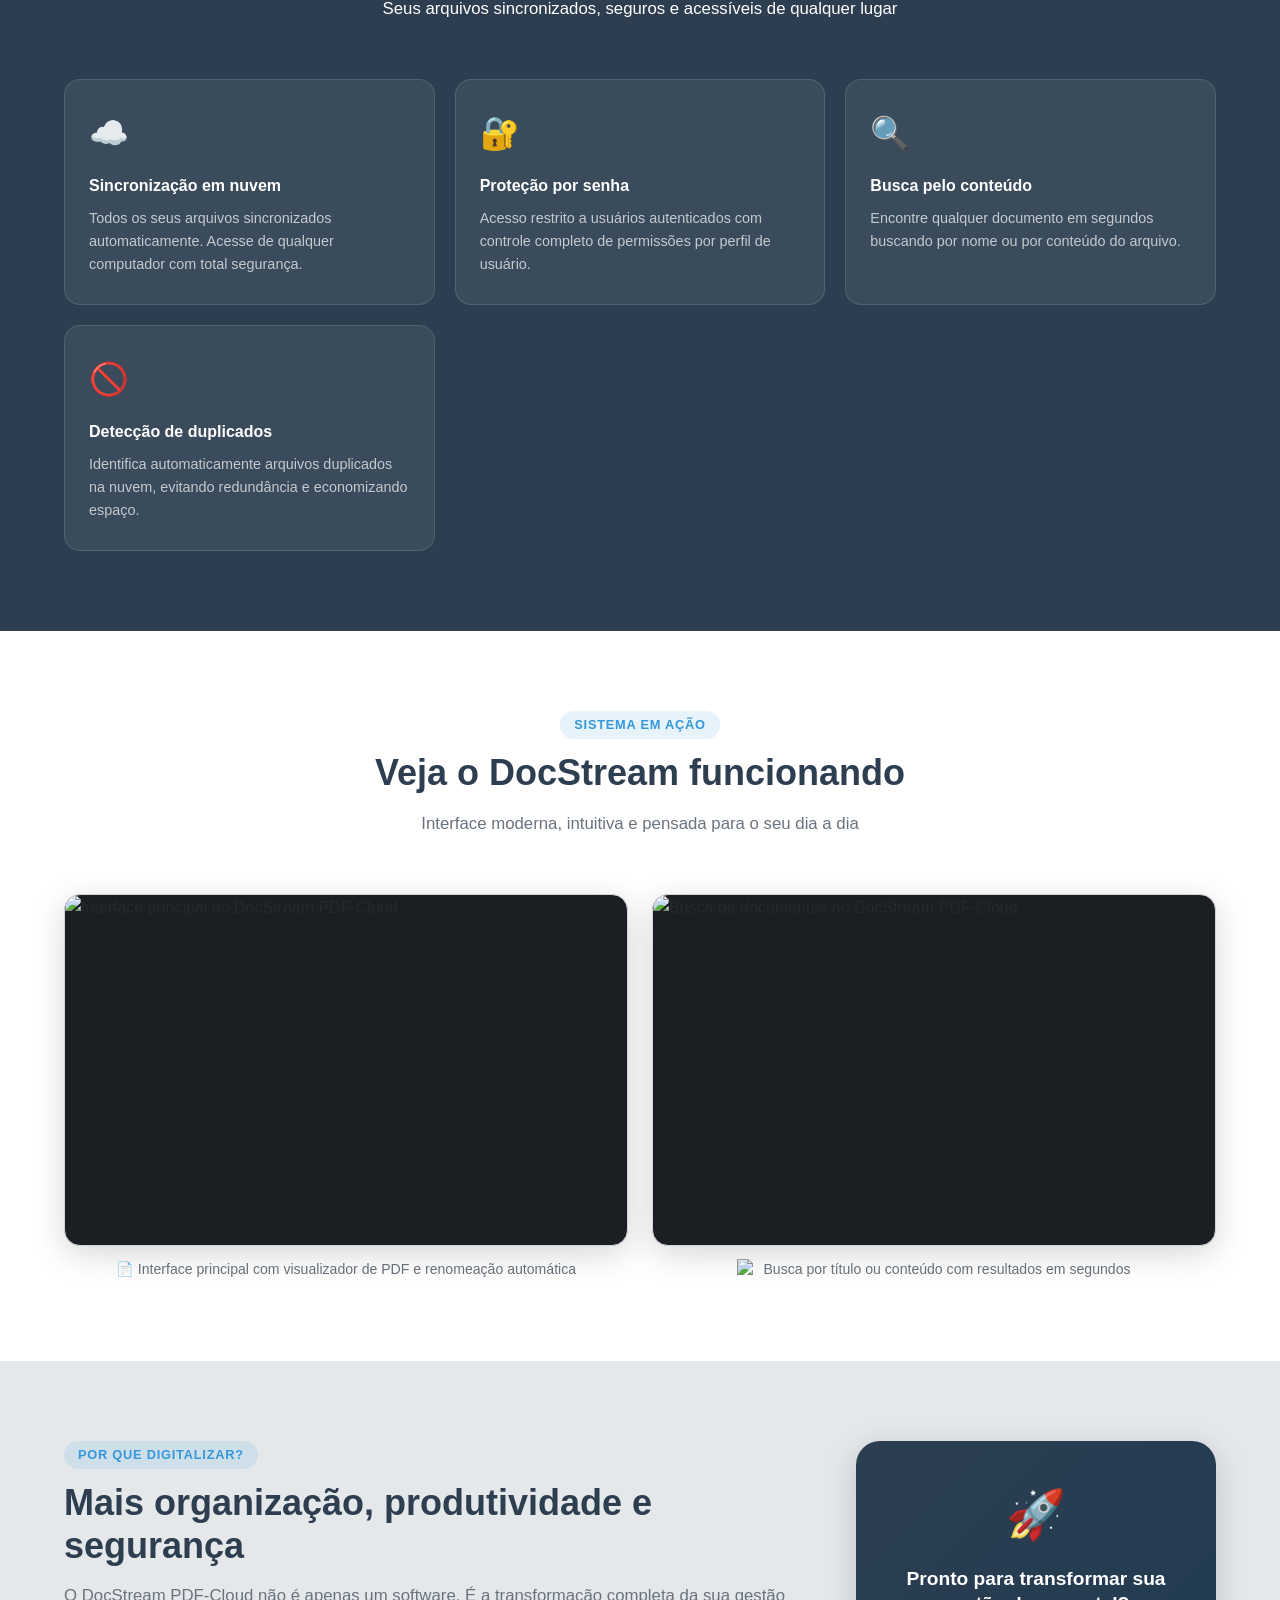
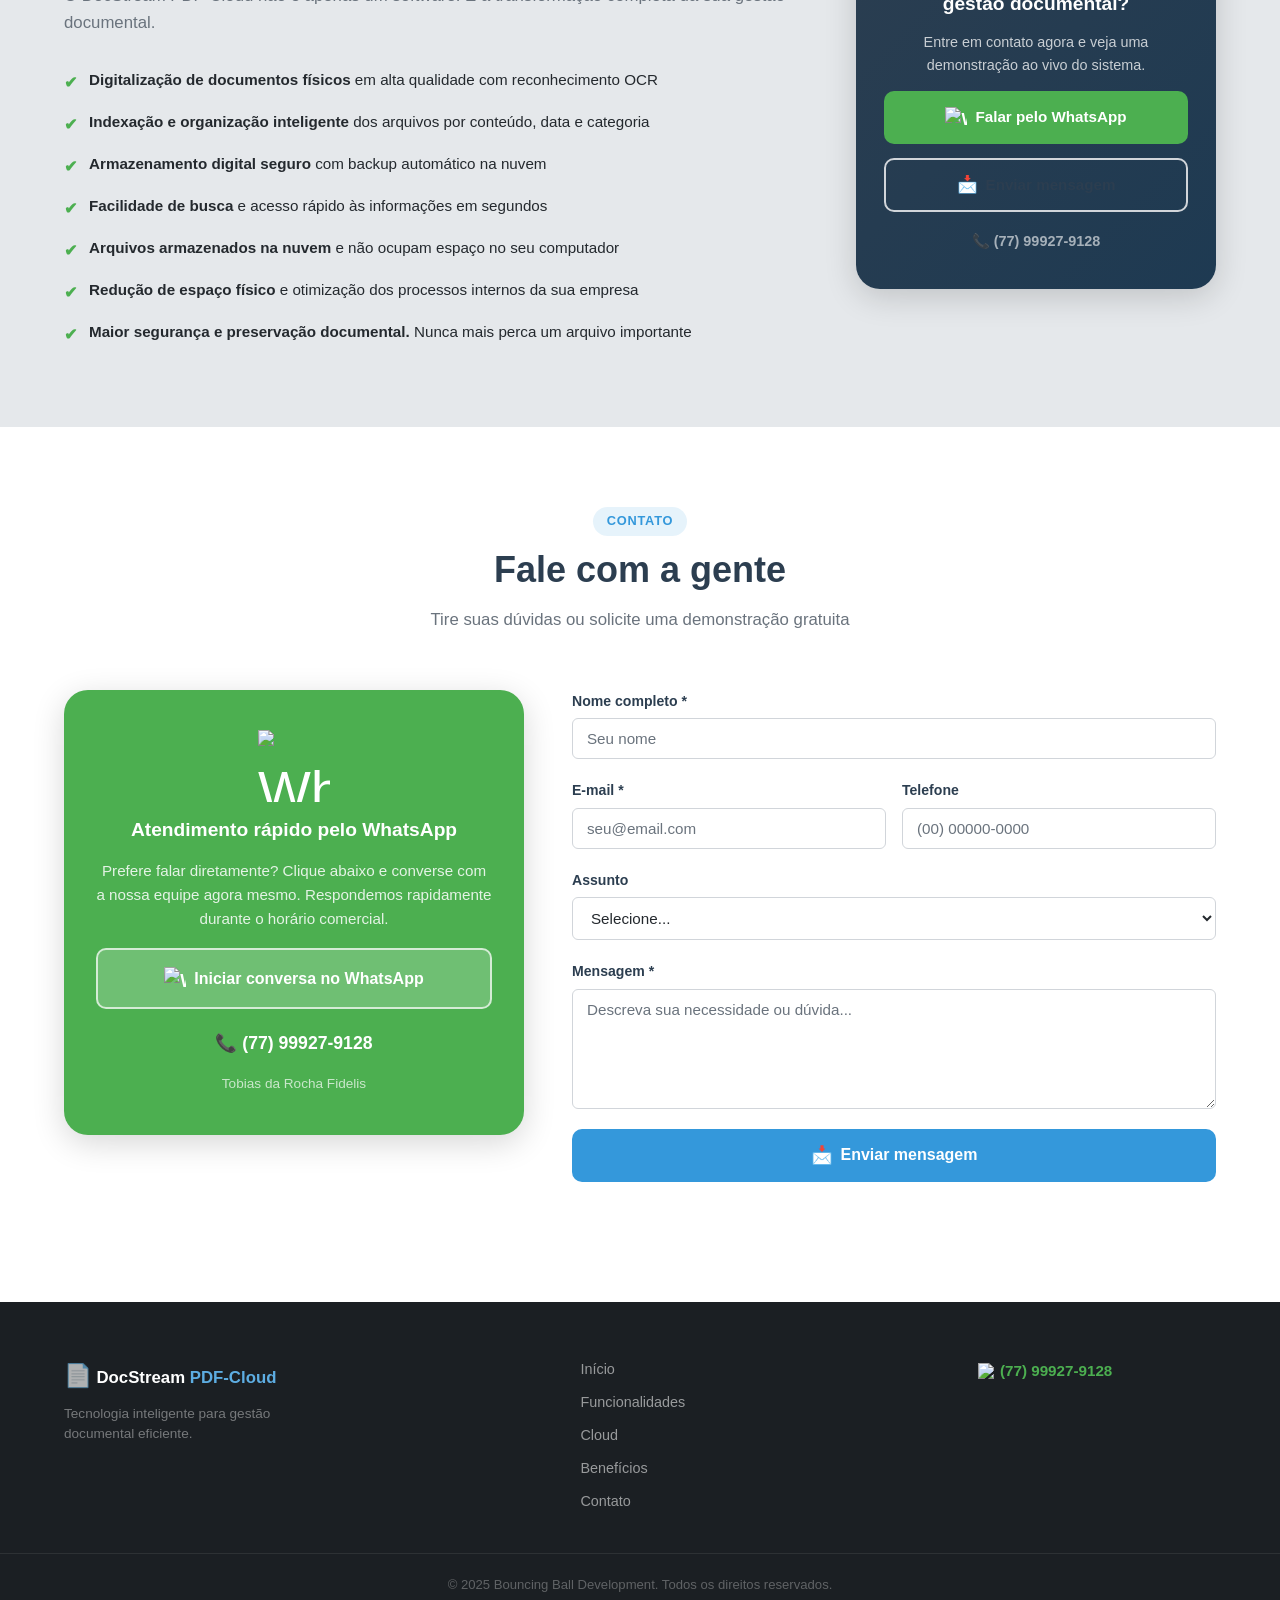
==== commit 91f2460c: "Add files via upload" ====
--- a/index.html
+++ b/index.html
@@ -36,7 +36,7 @@
       </nav>
 
       <a href="https://wa.me/5577999279128" target="_blank" rel="noopener" class="btn btn--whatsapp navbar__cta">
-        <span class="btn-icon">💬</span> WhatsApp
+        <img src="assets/wahtsapp.png" class="btn-icon btn-icon--img" alt="WhatsApp" /> WhatsApp
       </a>
 
       <button class="hamburger" id="hamburger" aria-label="Menu" aria-expanded="false">
@@ -51,7 +51,13 @@
     <section class="hero" id="hero">
       <div class="container hero__inner">
         <div class="hero__content">
-          <div class="hero__badge">🏆 Tecnologia para gestão documental</div>
+          <div class="hero__ged-label">
+            <span class="hero__ged-icon">🗂️</span>
+            <div class="hero__ged-text">
+              <span class="hero__ged-tag">GED</span>
+              <span class="hero__ged-title">Digitalização e Gerenciamento Eletrônico de Documentos</span>
+            </div>
+          </div>
           <h1 class="hero__title">
             Chega de perder tempo<br />
             <span class="hero__highlight">procurando documentos</span>
@@ -62,7 +68,7 @@
           </p>
           <div class="hero__actions">
             <a href="https://wa.me/5577999279128" target="_blank" rel="noopener" class="btn btn--whatsapp btn--lg">
-              <span class="btn-icon">💬</span> Falar pelo WhatsApp
+              <img src="assets/wahtsapp.png" class="btn-icon btn-icon--img" alt="WhatsApp" /> Falar pelo WhatsApp
             </a>
             <a href="#contact" class="btn btn--outline btn--lg">
               <span class="btn-icon">📩</span> Solicitar Demonstração
@@ -118,13 +124,13 @@
           </div>
           <div class="card card--problem">
             <div class="card__icon">📂</div>
-            <h3 class="card__title">Dificuldade com o Tribunal de Contas</h3>
-            <p class="card__text">Processo trabalhoso para organizar, nomear e enviar documentos nas prestações de contas exigidas pelos órgãos públicos.</p>
+            <h3 class="card__title">Dificuldade de enviar Documentos ao Tribunal de Contas</h3>
+            <p class="card__text">Processo trabalhoso para organizar, nomear, dividir, comprimir e enviar os documentos das prestações de contas exigidas pelos órgãos públicos.</p>
           </div>
           <div class="card card--problem">
             <div class="card__icon">🔓</div>
-            <h3 class="card__title">Falta de controle e segurança</h3>
-            <p class="card__text">Documentos sensíveis sem proteção adequada, sem controle de quem acessa o quê ou histórico de modificações.</p>
+            <h3 class="card__title">Não existe controle de acesso e histórico</h3>
+            <p class="card__text">Só senha para entrar no sistema, sem controle de quem acessa o quê ou histórico de modificações.</p>
           </div>
         </div>
       </div>
@@ -183,7 +189,7 @@
           <div class="card card--feature">
             <div class="card__icon">📝</div>
             <h3 class="card__title">Renomeação automática</h3>
-            <p class="card__text">Renomeia arquivos baseado no próprio conteúdo do documento — sem digitar nada manualmente.</p>
+            <p class="card__text">Renomeia arquivos baseado no próprio conteúdo do documento, sem digitar nada manualmente.</p>
           </div>
 
           <div class="card card--feature">
@@ -194,7 +200,7 @@
 
           <div class="card card--feature">
             <div class="card__icon">🔤</div>
-            <h3 class="card__title">OCR — Reconhecimento de texto</h3>
+            <h3 class="card__title">OCR: Reconhecimento de texto</h3>
             <p class="card__text">Reconhece e extrai texto de documentos escaneados, fotografias e PDFs de imagem.</p>
           </div>
 
@@ -243,7 +249,7 @@
           <div class="card card--feature">
             <div class="card__icon">📥</div>
             <h3 class="card__title">Importação e exportação</h3>
-            <p class="card__text">Suporte a PDF, JPG, PNG e outros formatos. Converte imagens em PDF automaticamente.</p>
+            <p class="card__text">Suporta somente arquivos PDF. Apenas exportação em PDF.</p>
           </div>
 
         </div>
@@ -275,7 +281,7 @@
           <div class="card card--cloud">
             <div class="card__icon">🔍</div>
             <h3 class="card__title">Busca pelo conteúdo</h3>
-            <p class="card__text">Encontre qualquer documento em segundos buscando por nome do arquivo ou pelo texto dentro do PDF.</p>
+            <p class="card__text">Encontre qualquer documento em segundos buscando por nome ou por conteúdo do arquivo.</p>
           </div>
 
           <div class="card card--cloud">
@@ -300,22 +306,22 @@
           <div class="screenshot-item">
             <div class="screenshot-real">
               <img
-                src="Painel%20Cloud%20e%20Busca%20de%20documentos.png"
-                alt="Painel Cloud e Busca de documentos no DocStream PDF-Cloud"
+                src="assets/main.png"
+                alt="Interface principal do DocStream PDF-Cloud"
                 loading="lazy"
               />
             </div>
-            <p class="screenshot-caption">☁️ Painel Cloud — busca por nome ou conteúdo do arquivo em segundos</p>
+            <p class="screenshot-caption">📄 Interface principal com visualizador de PDF e renomeação automática</p>
           </div>
           <div class="screenshot-item">
             <div class="screenshot-real">
               <img
-                src="Renomea%C3%A7%C3%A3o%20autom%C3%A1tica.png"
-                alt="Renomeação automática de PDFs no DocStream"
+                src="assets/WhatsApp%20Image%202026-06-04%20at%2011.19.23%20AM.png"
+                alt="Busca de documentos no DocStream PDF-Cloud"
                 loading="lazy"
               />
             </div>
-            <p class="screenshot-caption">📝 Renomeação automática baseada no conteúdo do documento</p>
+            <p class="screenshot-caption"><img src="assets/busca.jpeg" class="caption-icon" alt="Busca" /> Busca por título ou conteúdo com resultados em segundos</p>
           </div>
         </div>
       </div>
@@ -329,7 +335,7 @@
             <div class="tag">Por que digitalizar?</div>
             <h2 class="section-title">Mais organização, produtividade e segurança</h2>
             <p class="benefits-intro">
-              O DocStream PDF-Cloud não é apenas um software — é a transformação completa da sua gestão documental.
+              O DocStream PDF-Cloud não é apenas um software. É a transformação completa da sua gestão documental.
             </p>
             <ul class="benefits-list">
               <li>
@@ -359,7 +365,7 @@
               <li>
                 <span class="benefit-check">✔</span>
                 <div>
-                  <strong>Controle e gerenciamento eletrônico</strong> de documentos com auditoria completa
+                  <strong>Arquivos armazenados na nuvem</strong> e não ocupam espaço no seu computador
                 </div>
               </li>
               <li>
@@ -371,7 +377,7 @@
               <li>
                 <span class="benefit-check">✔</span>
                 <div>
-                  <strong>Maior segurança e preservação documental</strong> — nunca mais perca um arquivo importante
+                  <strong>Maior segurança e preservação documental.</strong> Nunca mais perca um arquivo importante
                 </div>
               </li>
             </ul>
@@ -382,7 +388,7 @@
               <h3 class="cta-box__title">Pronto para transformar sua gestão documental?</h3>
               <p class="cta-box__text">Entre em contato agora e veja uma demonstração ao vivo do sistema.</p>
               <a href="https://wa.me/5577999279128" target="_blank" rel="noopener" class="btn btn--whatsapp btn--full">
-                <span class="btn-icon">💬</span> Falar pelo WhatsApp
+                <img src="assets/wahtsapp.png" class="btn-icon btn-icon--img" alt="WhatsApp" /> Falar pelo WhatsApp
               </a>
               <a href="#contact" class="btn btn--outline-dark btn--full">
                 <span class="btn-icon">📩</span> Enviar mensagem
@@ -409,14 +415,14 @@
           <!-- WhatsApp Card -->
           <div class="contact-whatsapp">
             <div class="whatsapp-card">
-              <div class="whatsapp-card__icon">💬</div>
+              <div class="whatsapp-card__icon"><img src="assets/wahtsapp.png" alt="WhatsApp" /></div>
               <h3 class="whatsapp-card__title">Atendimento rápido pelo WhatsApp</h3>
               <p class="whatsapp-card__text">
                 Prefere falar diretamente? Clique abaixo e converse com a nossa equipe agora mesmo.
                 Respondemos rapidamente durante o horário comercial.
               </p>
               <a href="https://wa.me/5577999279128" target="_blank" rel="noopener" class="btn btn--whatsapp btn--full btn--xl">
-                <span class="btn-icon">💬</span> Iniciar conversa no WhatsApp
+                <img src="assets/wahtsapp.png" class="btn-icon btn-icon--img" alt="WhatsApp" /> Iniciar conversa no WhatsApp
               </a>
               <div class="whatsapp-card__number">📞 (77) 99927-9128</div>
               <div class="whatsapp-card__company">Tobias da Rocha Fidelis</div>
@@ -507,13 +513,13 @@
       </nav>
       <div class="footer__contact">
         <a href="https://wa.me/5577999279128" target="_blank" rel="noopener" class="footer__whatsapp">
-          💬 (77) 99927-9128
+          <img src="assets/wahtsapp.png" class="footer-wa-icon" alt="WhatsApp" /> (77) 99927-9128
         </a>
       </div>
     </div>
     <div class="footer__bottom">
       <div class="container">
-        <p>© 2025 Bouncing Ball Development — Todos os direitos reservados.</p>
+        <p>© 2025 Bouncing Ball Development. Todos os direitos reservados.</p>
       </div>
     </div>
   </footer>
--- a/style.css
+++ b/style.css
@@ -153,6 +153,28 @@
 .btn--full { width: 100%; justify-content: center; }
 
 .btn-icon { font-size: 1.1em; }
+.btn-icon--img {
+  width: 22px;
+  height: 22px;
+  object-fit: contain;
+  display: inline-block;
+  vertical-align: middle;
+  flex-shrink: 0;
+}
+.whatsapp-card__icon img {
+  width: 72px;
+  height: 72px;
+  object-fit: contain;
+  display: block;
+  margin: 0 auto;
+}
+.footer-wa-icon {
+  width: 18px;
+  height: 18px;
+  object-fit: contain;
+  vertical-align: middle;
+  display: inline-block;
+}
 
 /* ---- Navbar ---- */
 .navbar {
@@ -277,6 +299,47 @@
   color: rgba(255,255,255,.6);
 }
 
+/* GED Label */
+.hero__ged-label {
+  display: inline-flex;
+  align-items: center;
+  gap: 14px;
+  background: linear-gradient(135deg, rgba(52,152,219,.22) 0%, rgba(30,95,138,.32) 100%);
+  border: 1px solid rgba(52,152,219,.45);
+  border-radius: var(--radius-md);
+  padding: 14px 20px;
+  margin-bottom: 24px;
+  max-width: 100%;
+  animation: ged-pulse 3s ease-in-out infinite;
+}
+@keyframes ged-pulse {
+  0%, 100% { box-shadow: 0 0 16px rgba(52,152,219,.15), inset 0 1px 0 rgba(255,255,255,.06); }
+  50%       { box-shadow: 0 0 36px rgba(52,152,219,.38), inset 0 1px 0 rgba(255,255,255,.06); }
+}
+.hero__ged-icon {
+  font-size: 2rem;
+  flex-shrink: 0;
+  filter: drop-shadow(0 0 8px rgba(52,152,219,.7));
+}
+.hero__ged-text {
+  display: flex;
+  flex-direction: column;
+  gap: 3px;
+}
+.hero__ged-tag {
+  font-size: 0.68rem;
+  font-weight: 800;
+  letter-spacing: 0.12em;
+  text-transform: uppercase;
+  color: var(--primary-lt);
+}
+.hero__ged-title {
+  font-size: 0.9rem;
+  font-weight: 600;
+  color: rgba(255,255,255,.92);
+  line-height: 1.4;
+}
+
 /* Mockup Window */
 .hero__mockup { perspective: 1000px; }
 
@@ -490,6 +553,16 @@
   text-align: center;
   margin-top: 12px;
   font-weight: 500;
+  display: flex;
+  align-items: center;
+  justify-content: center;
+  gap: 6px;
+}
+.caption-icon {
+  width: 20px;
+  height: 20px;
+  object-fit: contain;
+  flex-shrink: 0;
 }
 
 /* ---- Benefits ---- */
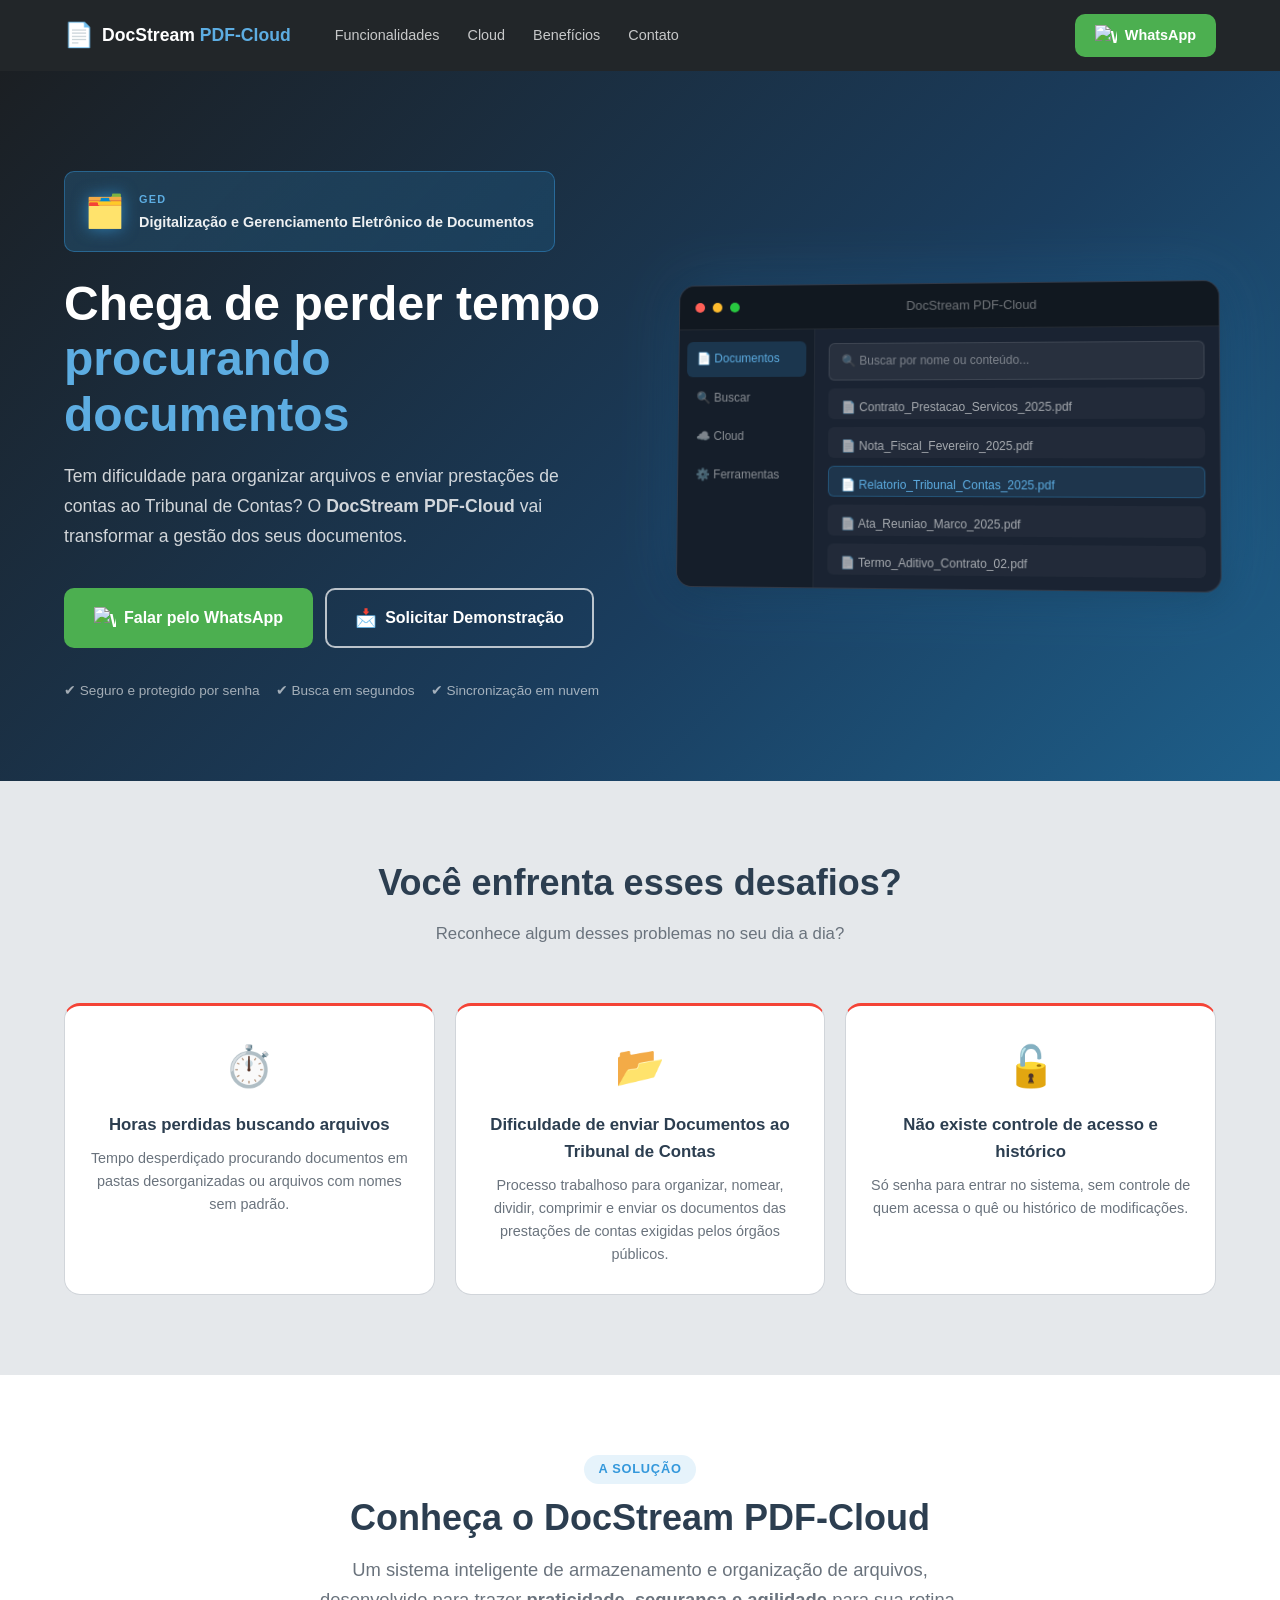
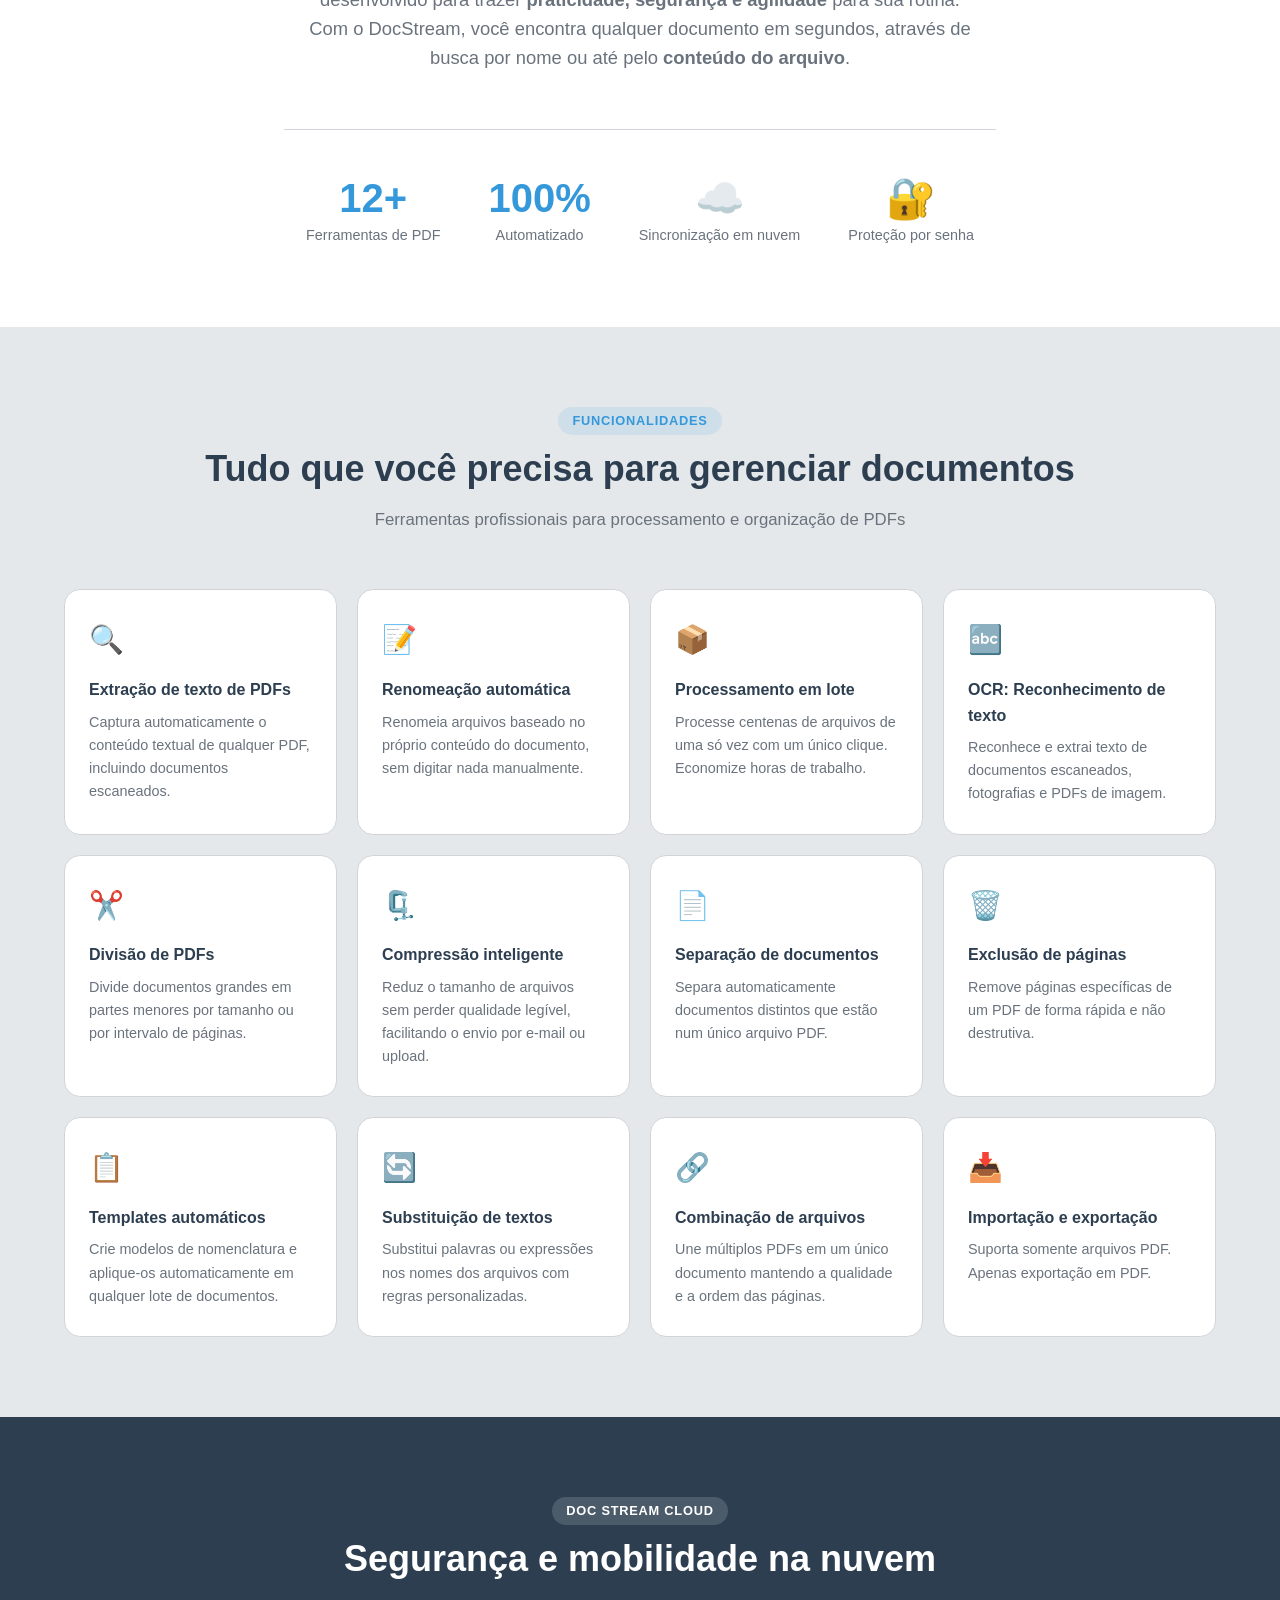
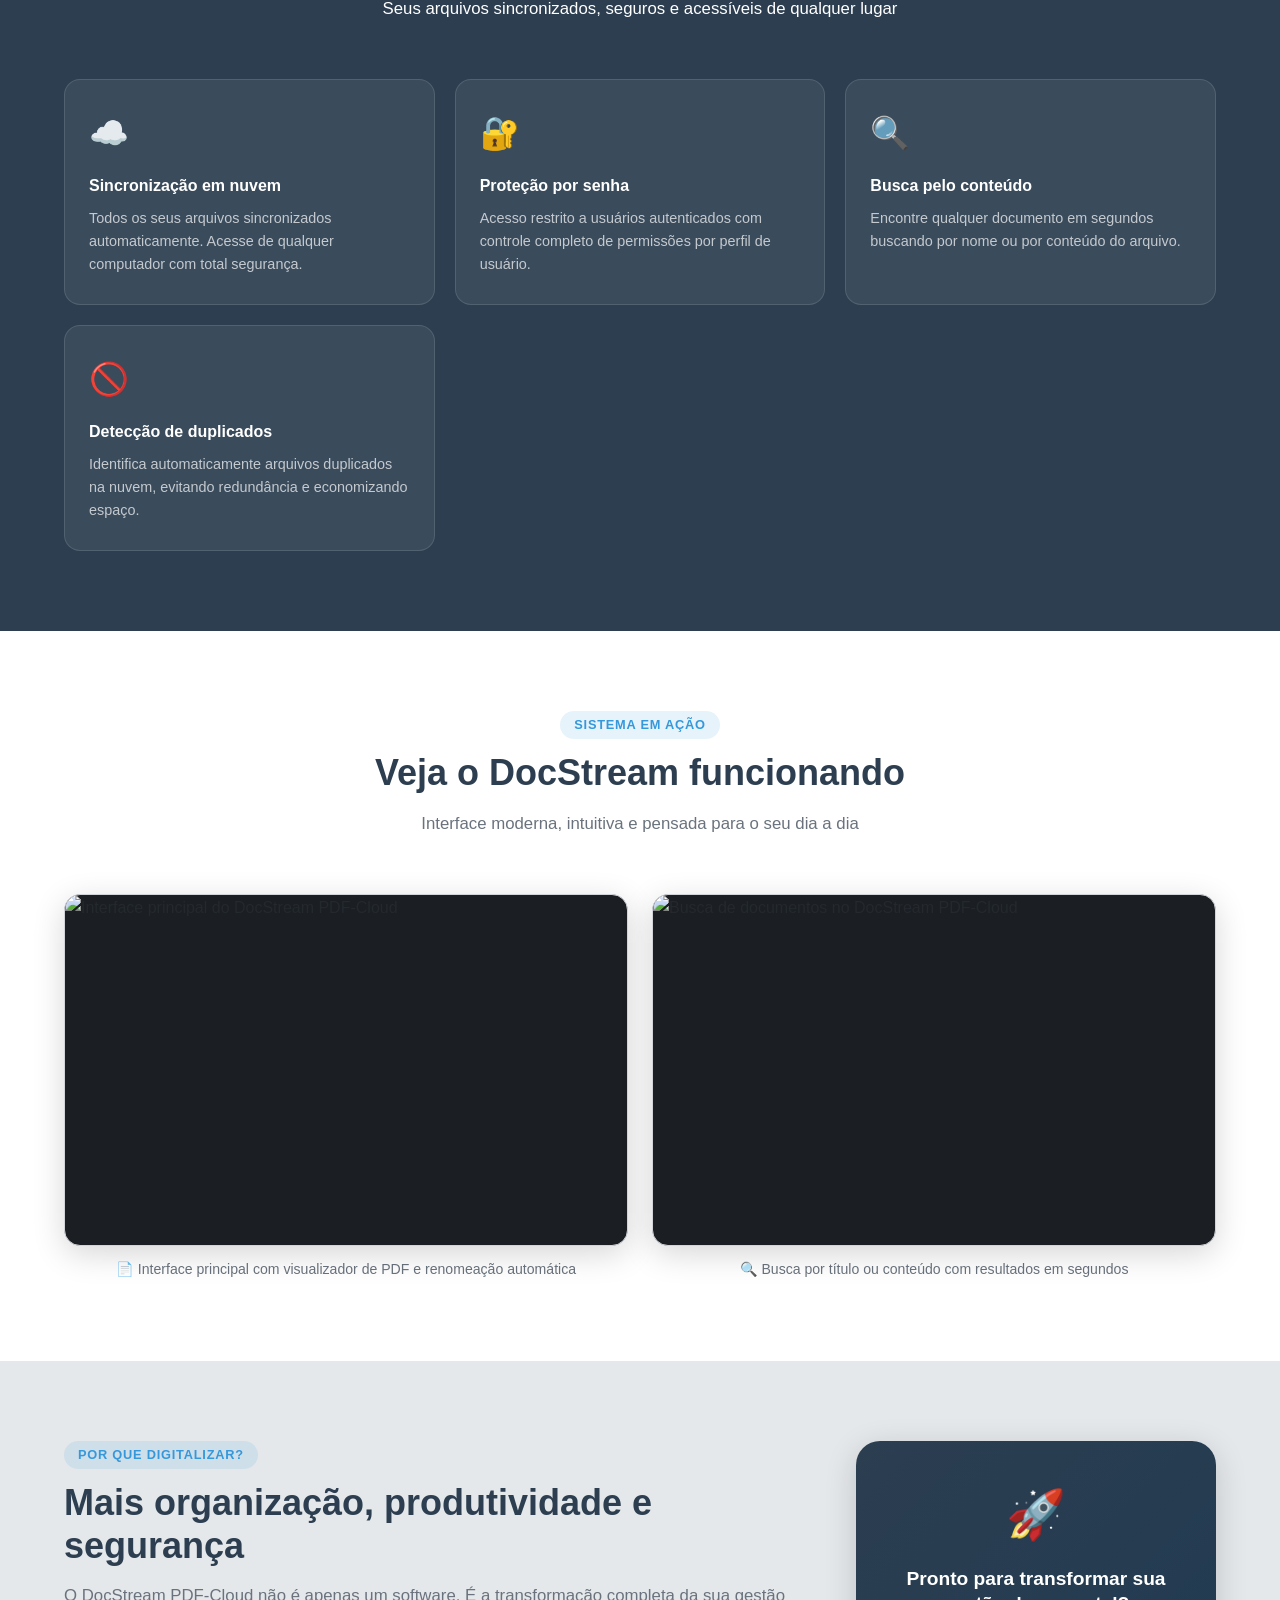
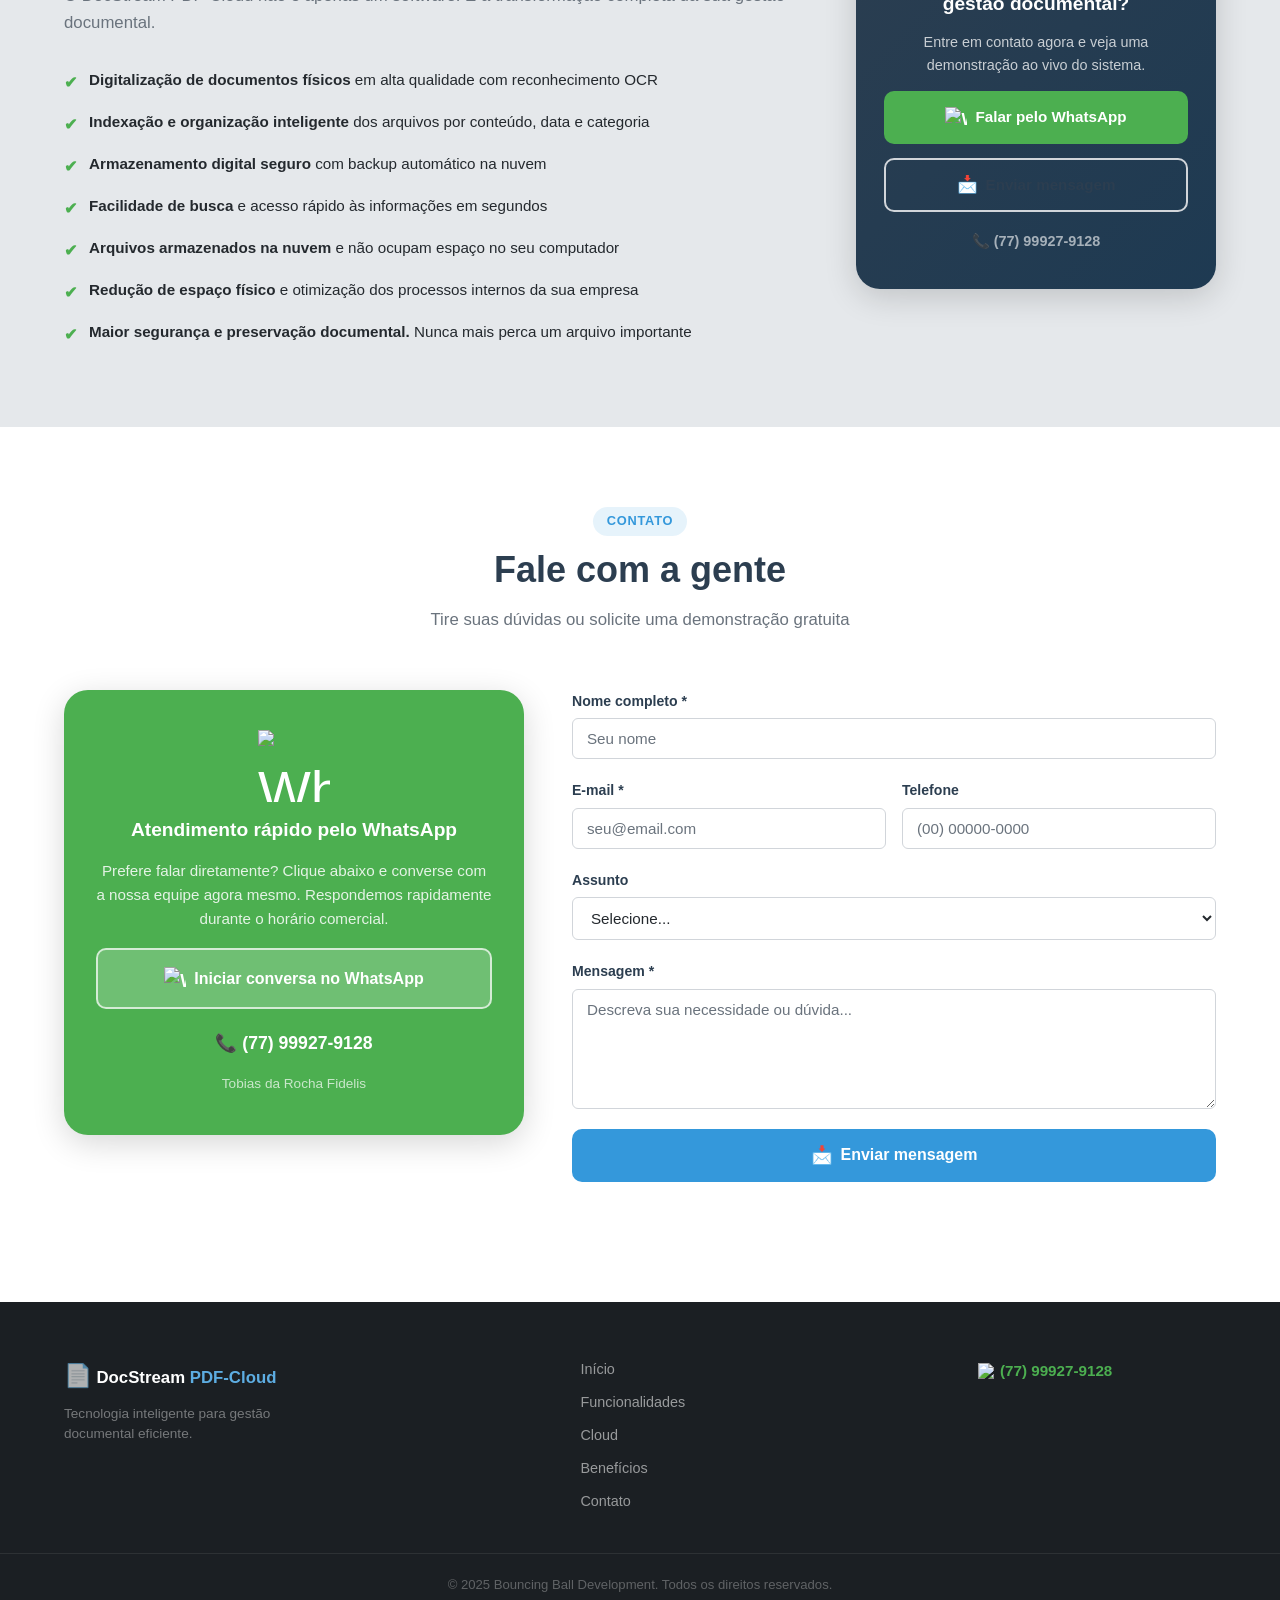
==== commit 4640f134: "Add files via upload" ====
--- a/index.html
+++ b/index.html
@@ -11,11 +11,17 @@
   <meta property="og:type"        content="website" />
   <meta property="og:url"         content="https://bouncingballentertainment.github.io/docstream-website/" />
   <meta property="og:title"       content="DocStream PDF-Cloud | Gestão Documental Inteligente" />
-  <meta property="og:description" content="Encontre qualquer documento em segundos. Renomeação automática, OCR, compressão, busca por conteúdo e sincronização em nuvem." />
-  <meta property="og:image"       content="https://bouncingballentertainment.github.io/docstream-website/Painel%20Cloud%20e%20Busca%20de%20documentos.png" />
+  <meta property="og:description" content="Chega de perder tempo procurando documentos. Organize, renomeie, comprima e envie PDFs ao Tribunal de Contas com facilidade." />
+  <meta property="og:image"       content="https://bouncingballentertainment.github.io/docstream-website/assets/og-preview.png" />
   <meta property="og:image:width"  content="1200" />
-  <meta property="og:image:height" content="750" />
+  <meta property="og:image:height" content="630" />
+  <meta property="og:image:alt"   content="DocStream PDF-Cloud — Digitalização e Gerenciamento Eletrônico de Documentos" />
   <meta property="og:locale"      content="pt_BR" />
+  <!-- WhatsApp / Twitter Card fallback -->
+  <meta name="twitter:card"        content="summary_large_image" />
+  <meta name="twitter:title"       content="DocStream PDF-Cloud | Gestão Documental Inteligente" />
+  <meta name="twitter:description" content="Chega de perder tempo procurando documentos. Organize, renomeie, comprima e envie PDFs ao Tribunal de Contas com facilidade." />
+  <meta name="twitter:image"       content="https://bouncingballentertainment.github.io/docstream-website/assets/og-preview.png" />
   <link rel="stylesheet" href="style.css" />
 </head>
 <body>
@@ -316,12 +322,12 @@
           <div class="screenshot-item">
             <div class="screenshot-real">
               <img
-                src="assets/WhatsApp%20Image%202026-06-04%20at%2011.19.23%20AM.png"
+                src="assets/busca.jpeg"
                 alt="Busca de documentos no DocStream PDF-Cloud"
                 loading="lazy"
               />
             </div>
-            <p class="screenshot-caption"><img src="assets/busca.jpeg" class="caption-icon" alt="Busca" /> Busca por título ou conteúdo com resultados em segundos</p>
+            <p class="screenshot-caption">🔍 Busca por título ou conteúdo com resultados em segundos</p>
           </div>
         </div>
       </div>
--- a/style.css
+++ b/style.css
@@ -557,12 +557,6 @@
   align-items: center;
   justify-content: center;
   gap: 6px;
-}
-.caption-icon {
-  width: 20px;
-  height: 20px;
-  object-fit: contain;
-  flex-shrink: 0;
 }
 
 /* ---- Benefits ---- */
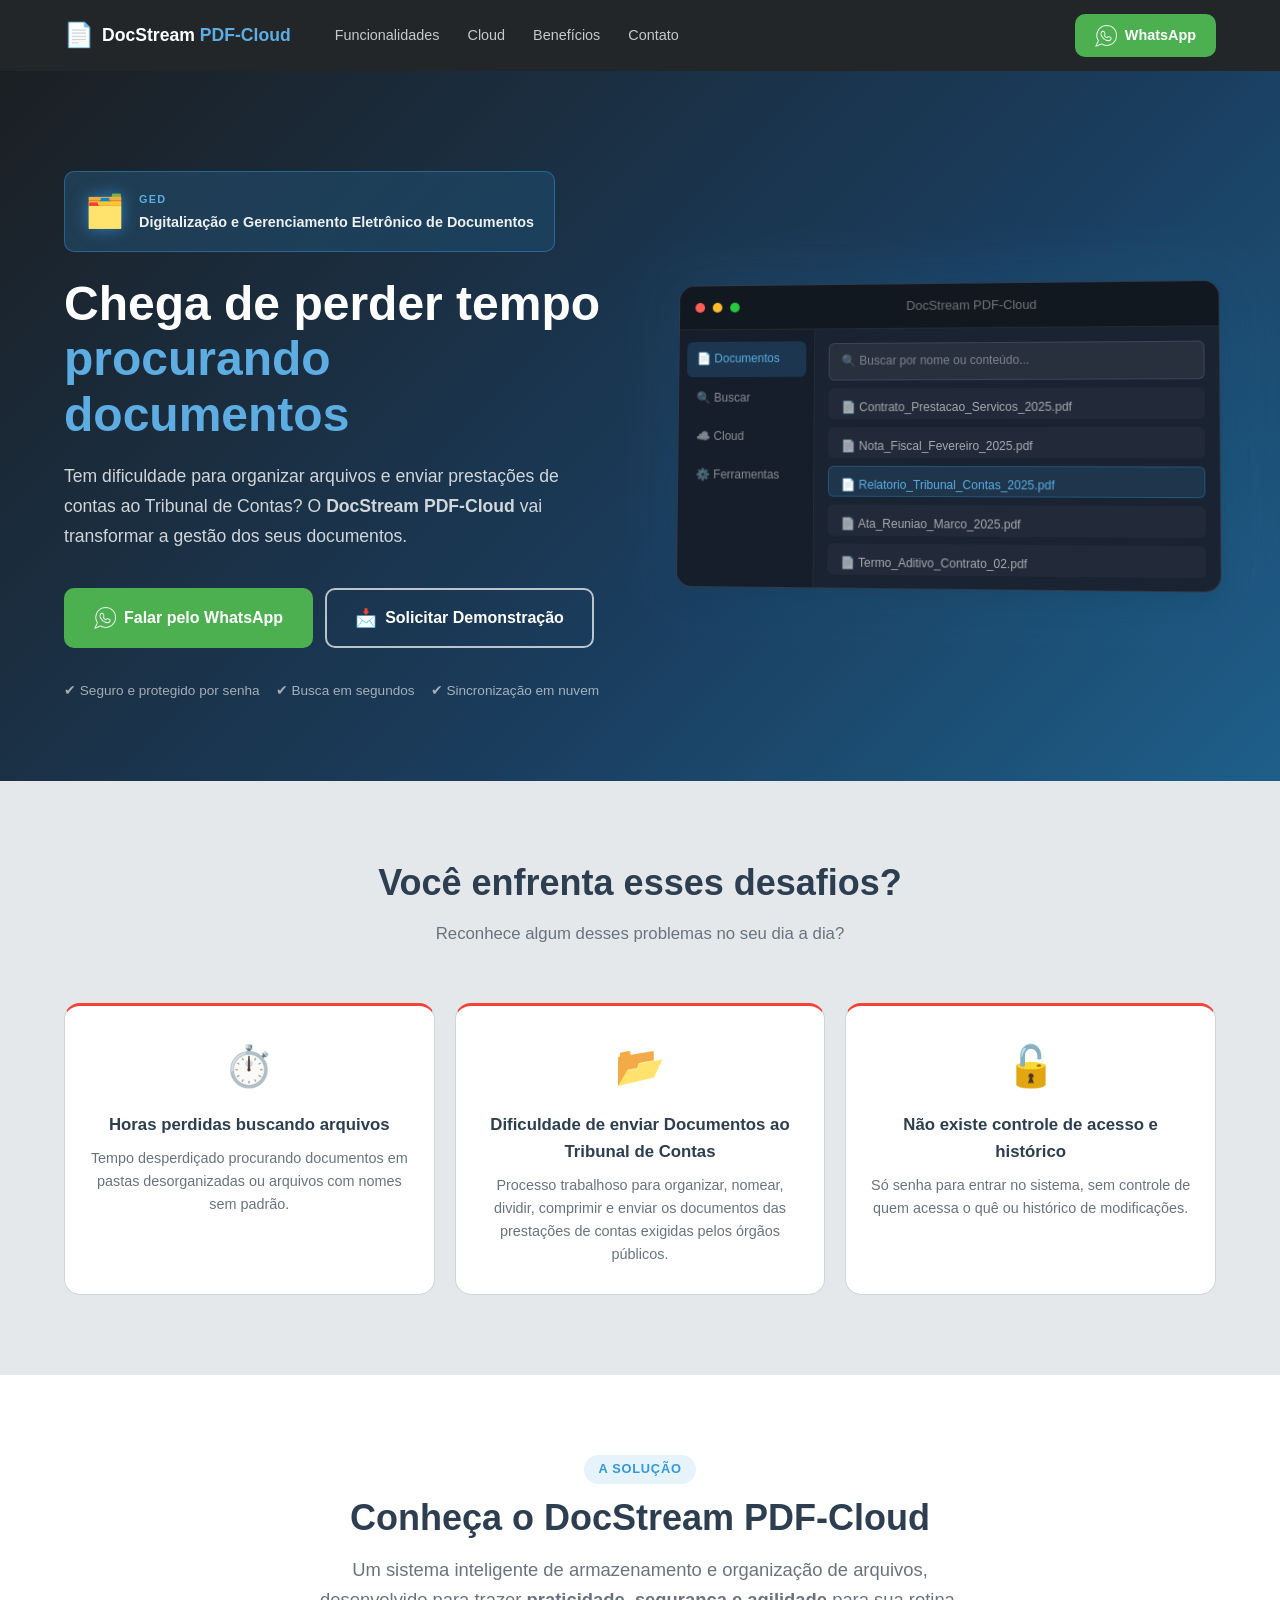
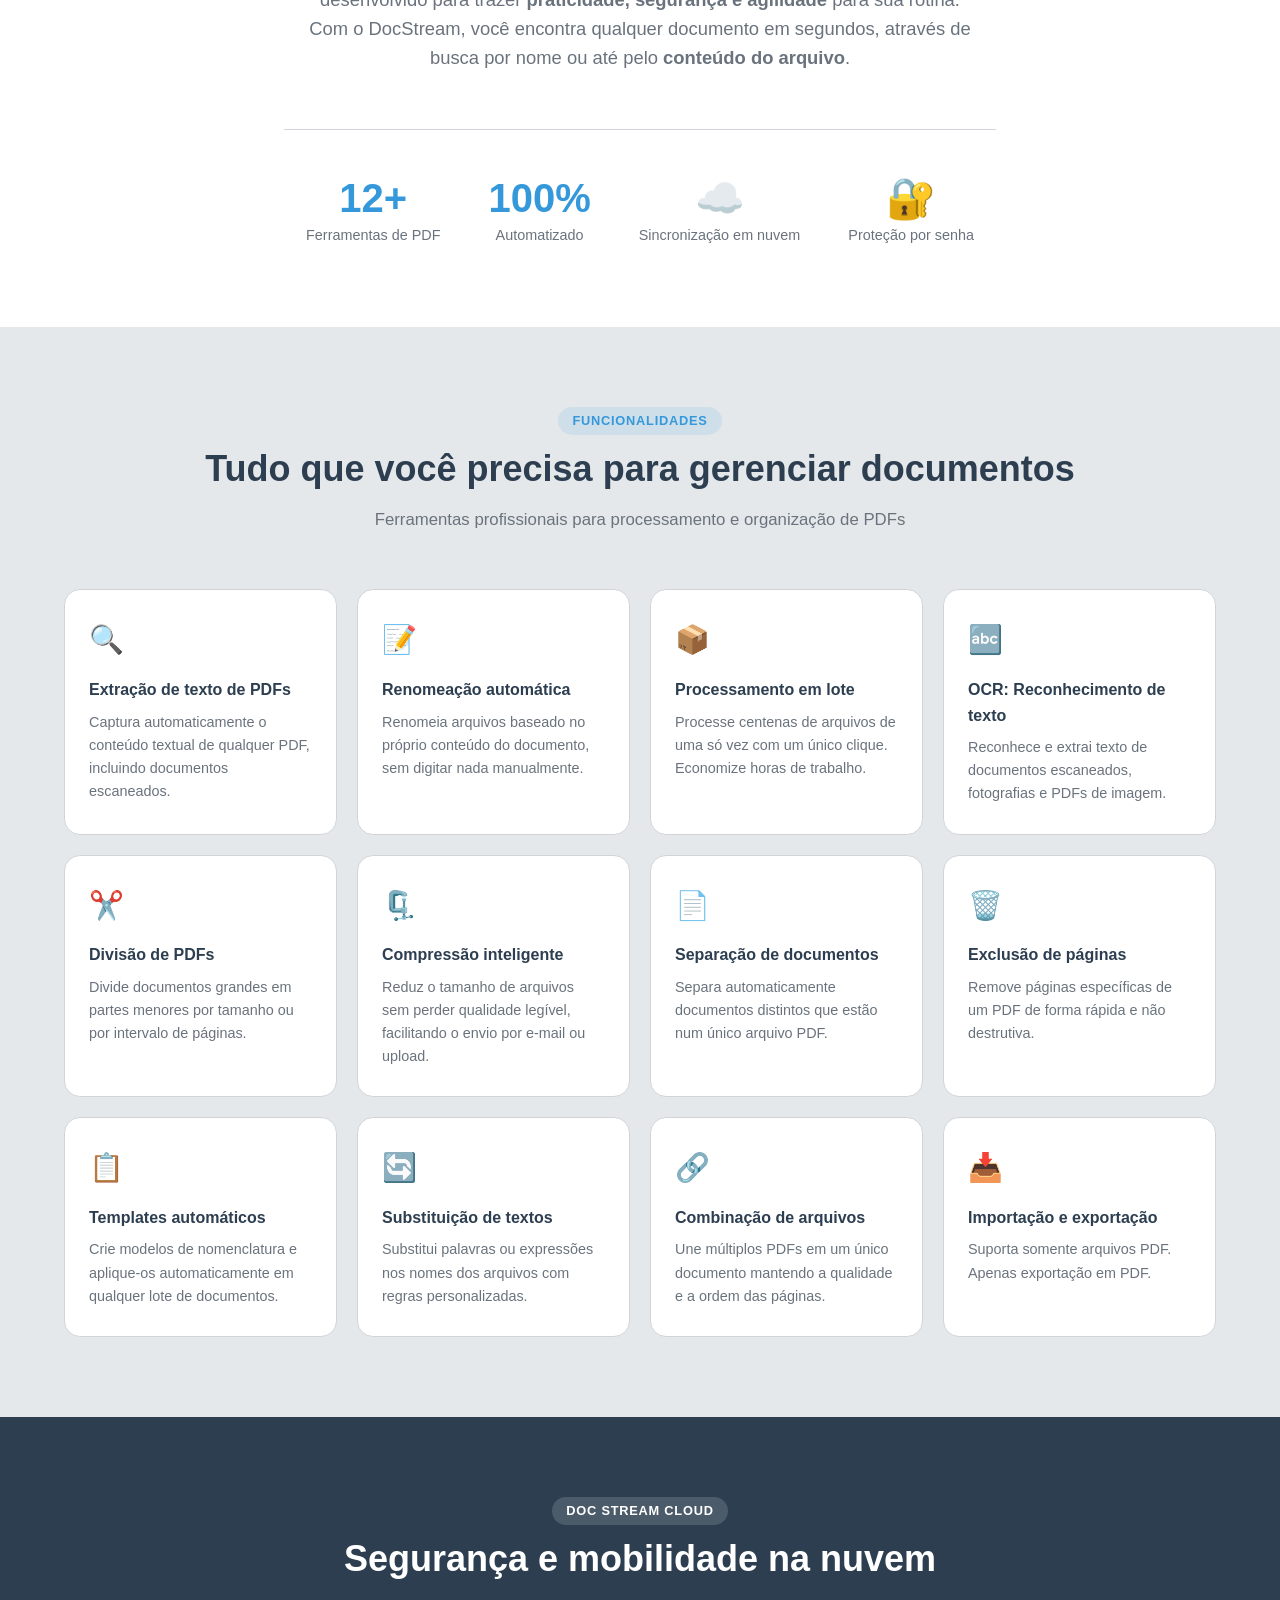
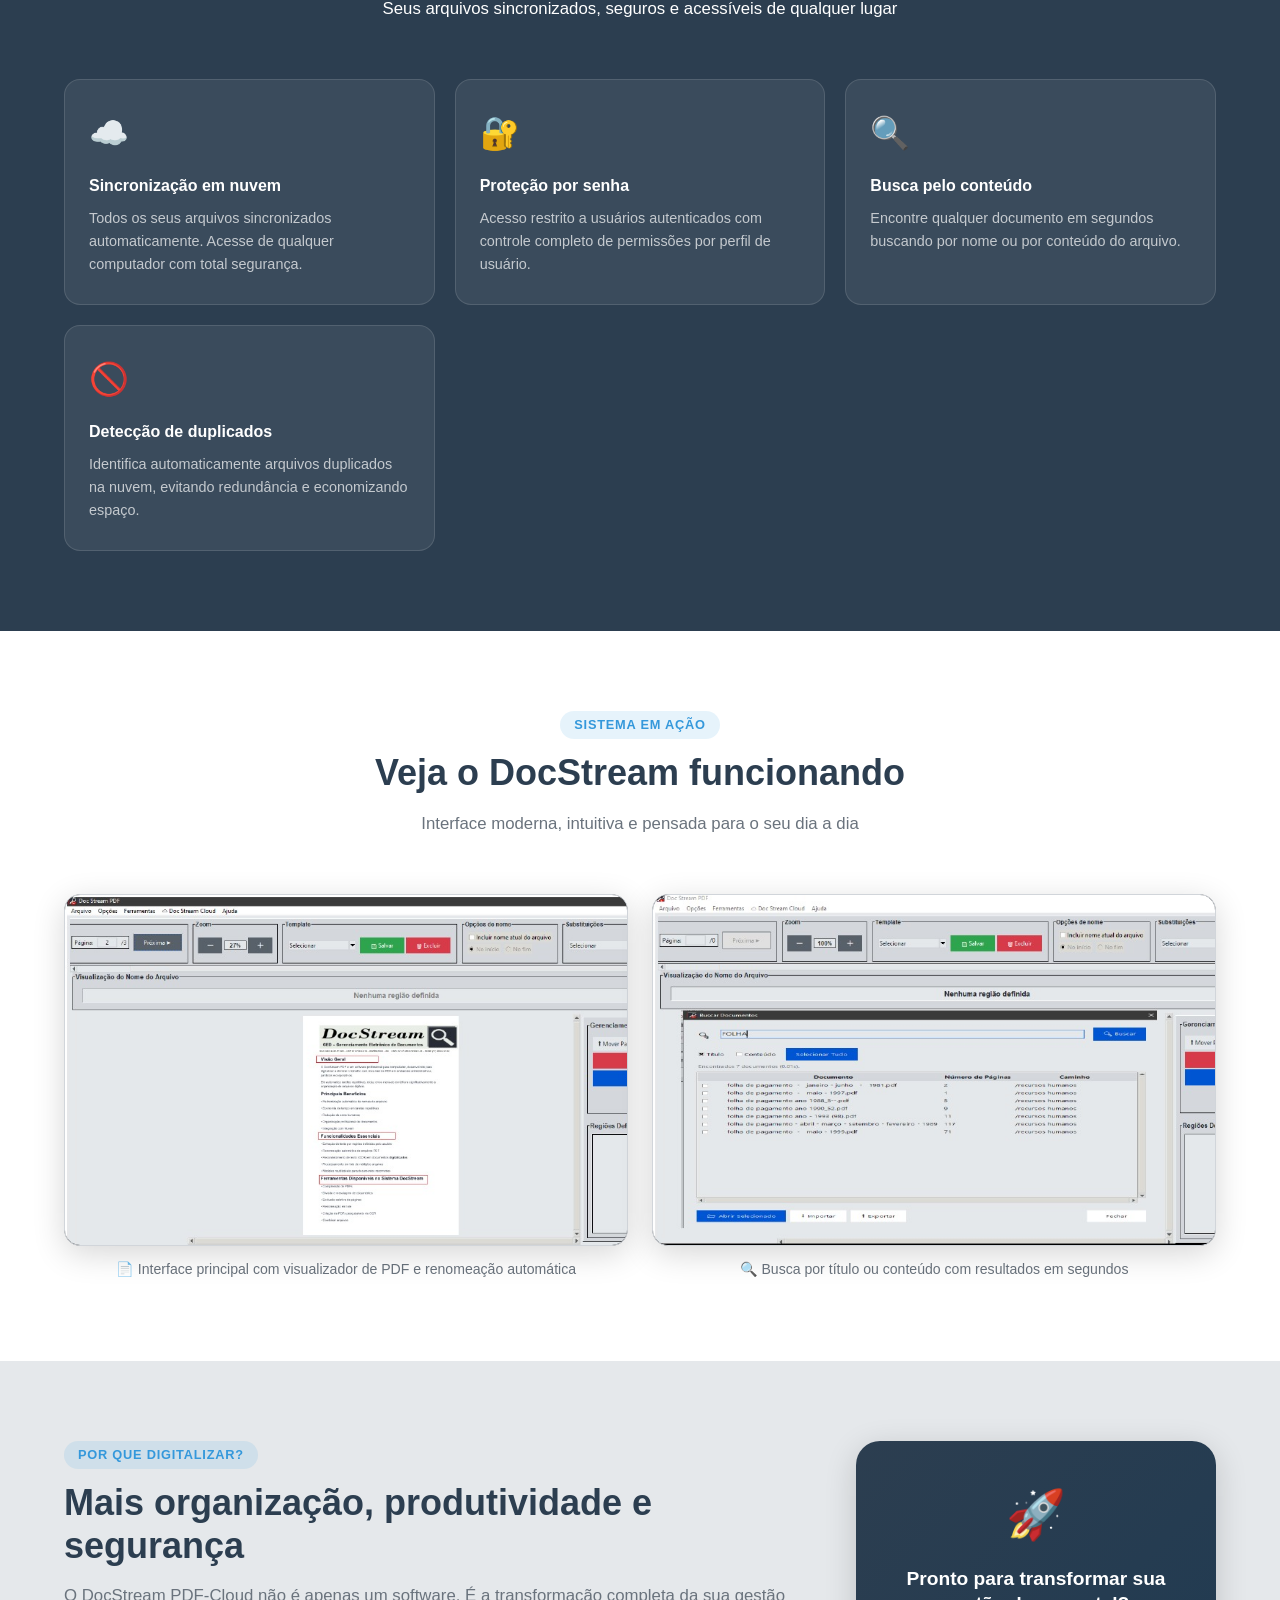
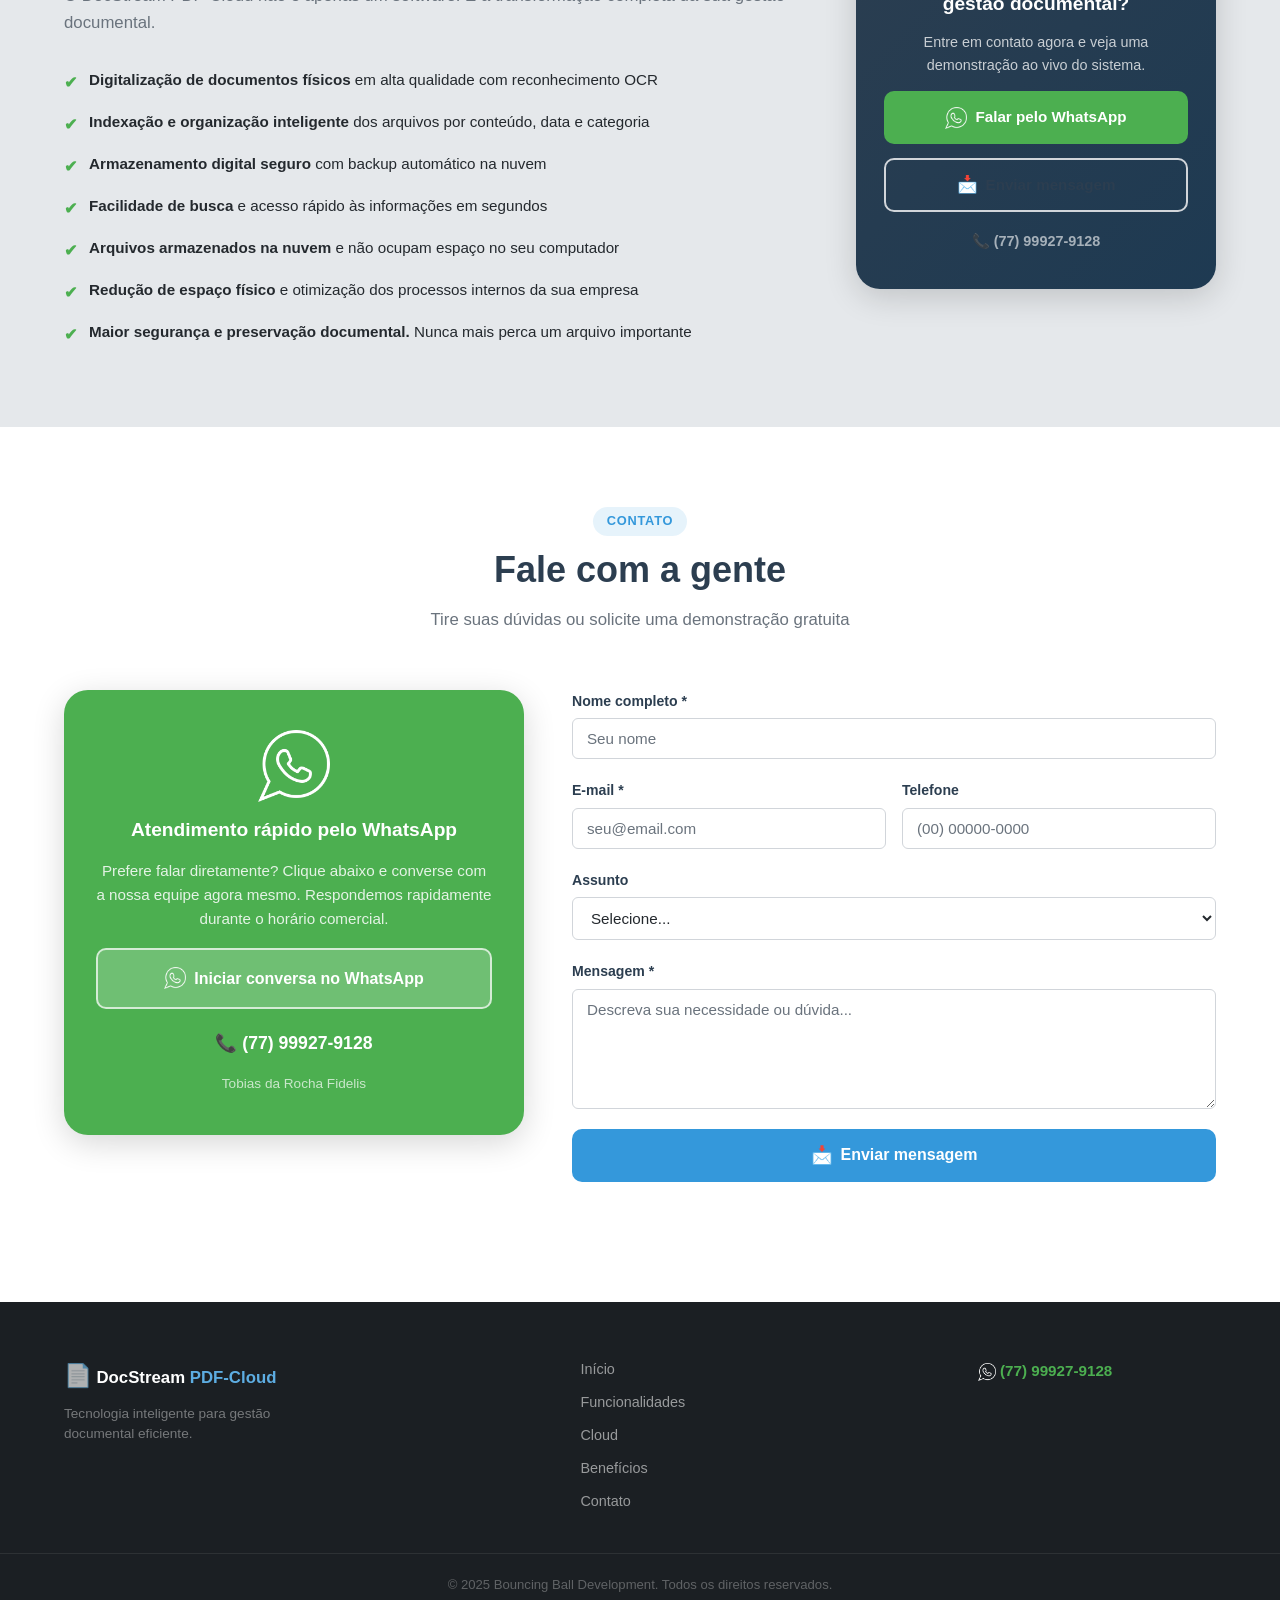
==== commit 6fd348cc: "Add files via upload" ====
--- a/index.html
+++ b/index.html
@@ -322,7 +322,7 @@
           <div class="screenshot-item">
             <div class="screenshot-real">
               <img
-                src="assets/busca.jpeg"
+                src="assets/busca.png"
                 alt="Busca de documentos no DocStream PDF-Cloud"
                 loading="lazy"
               />
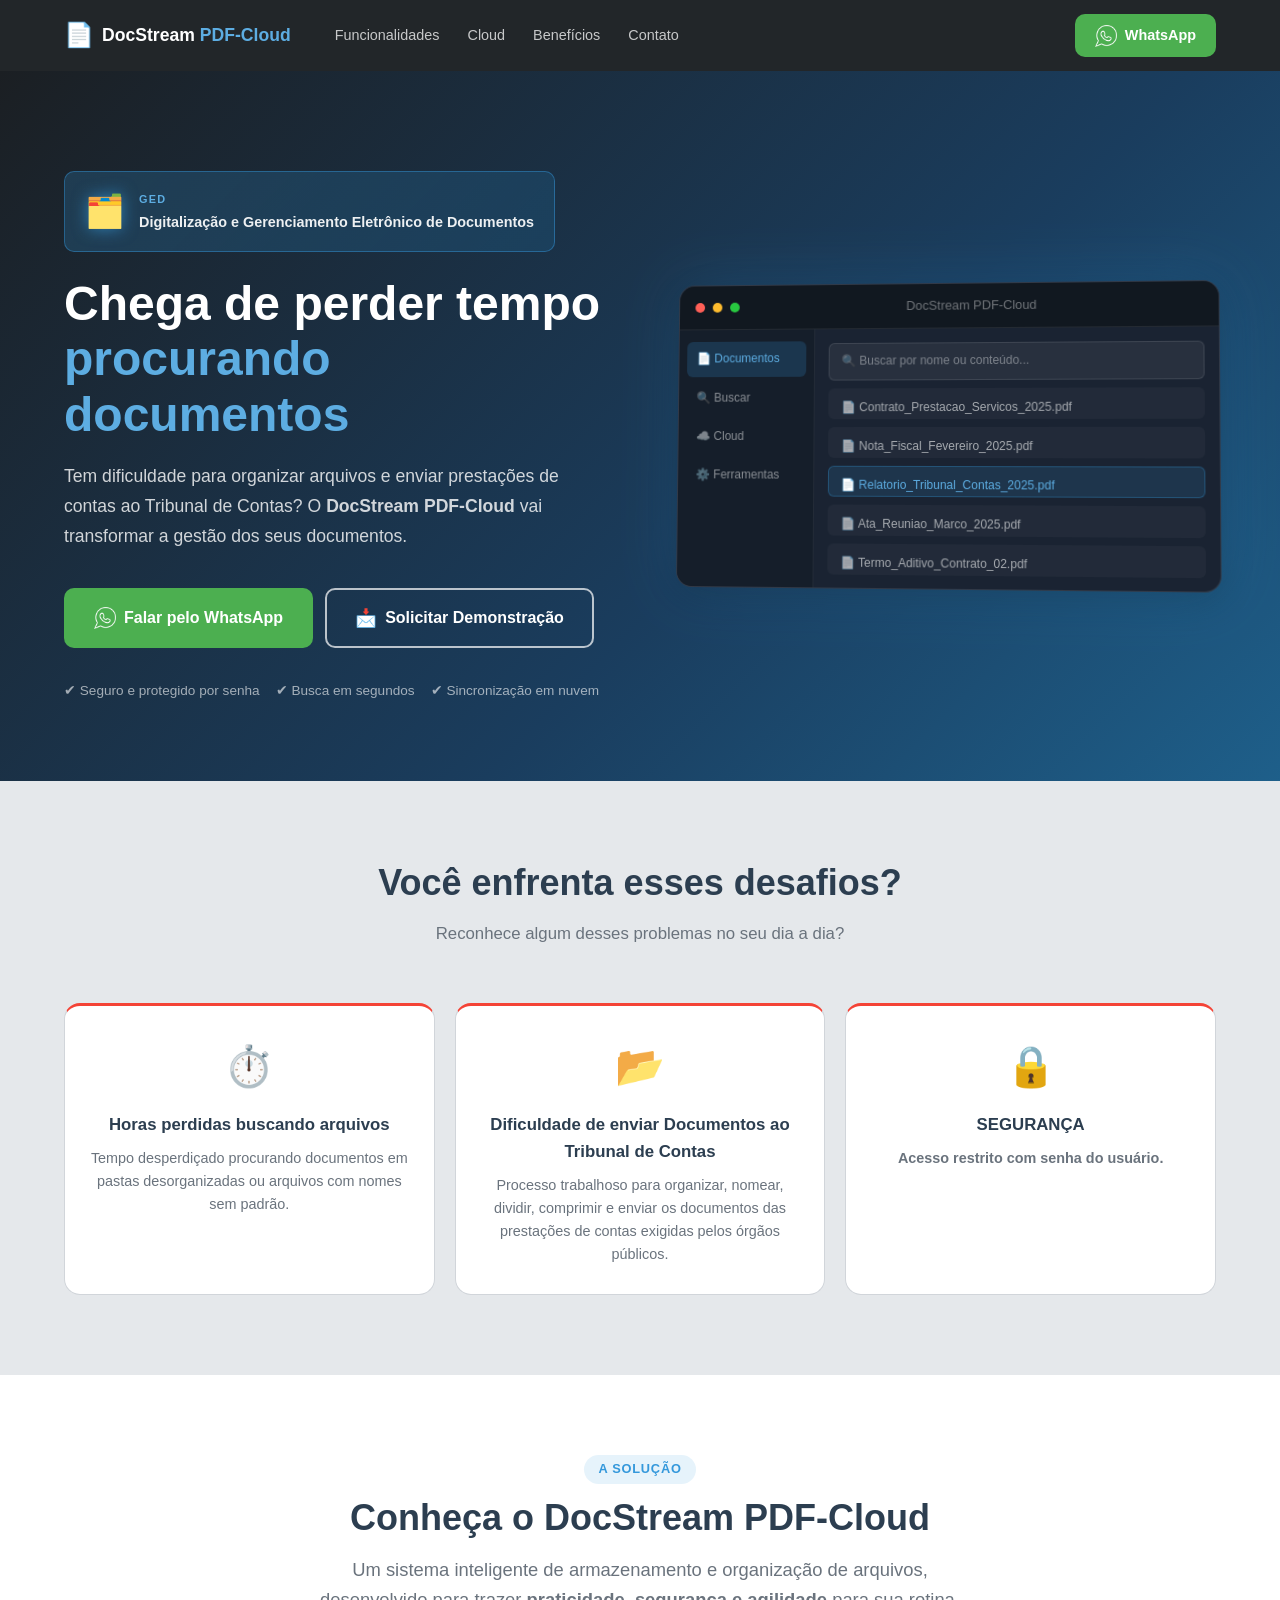
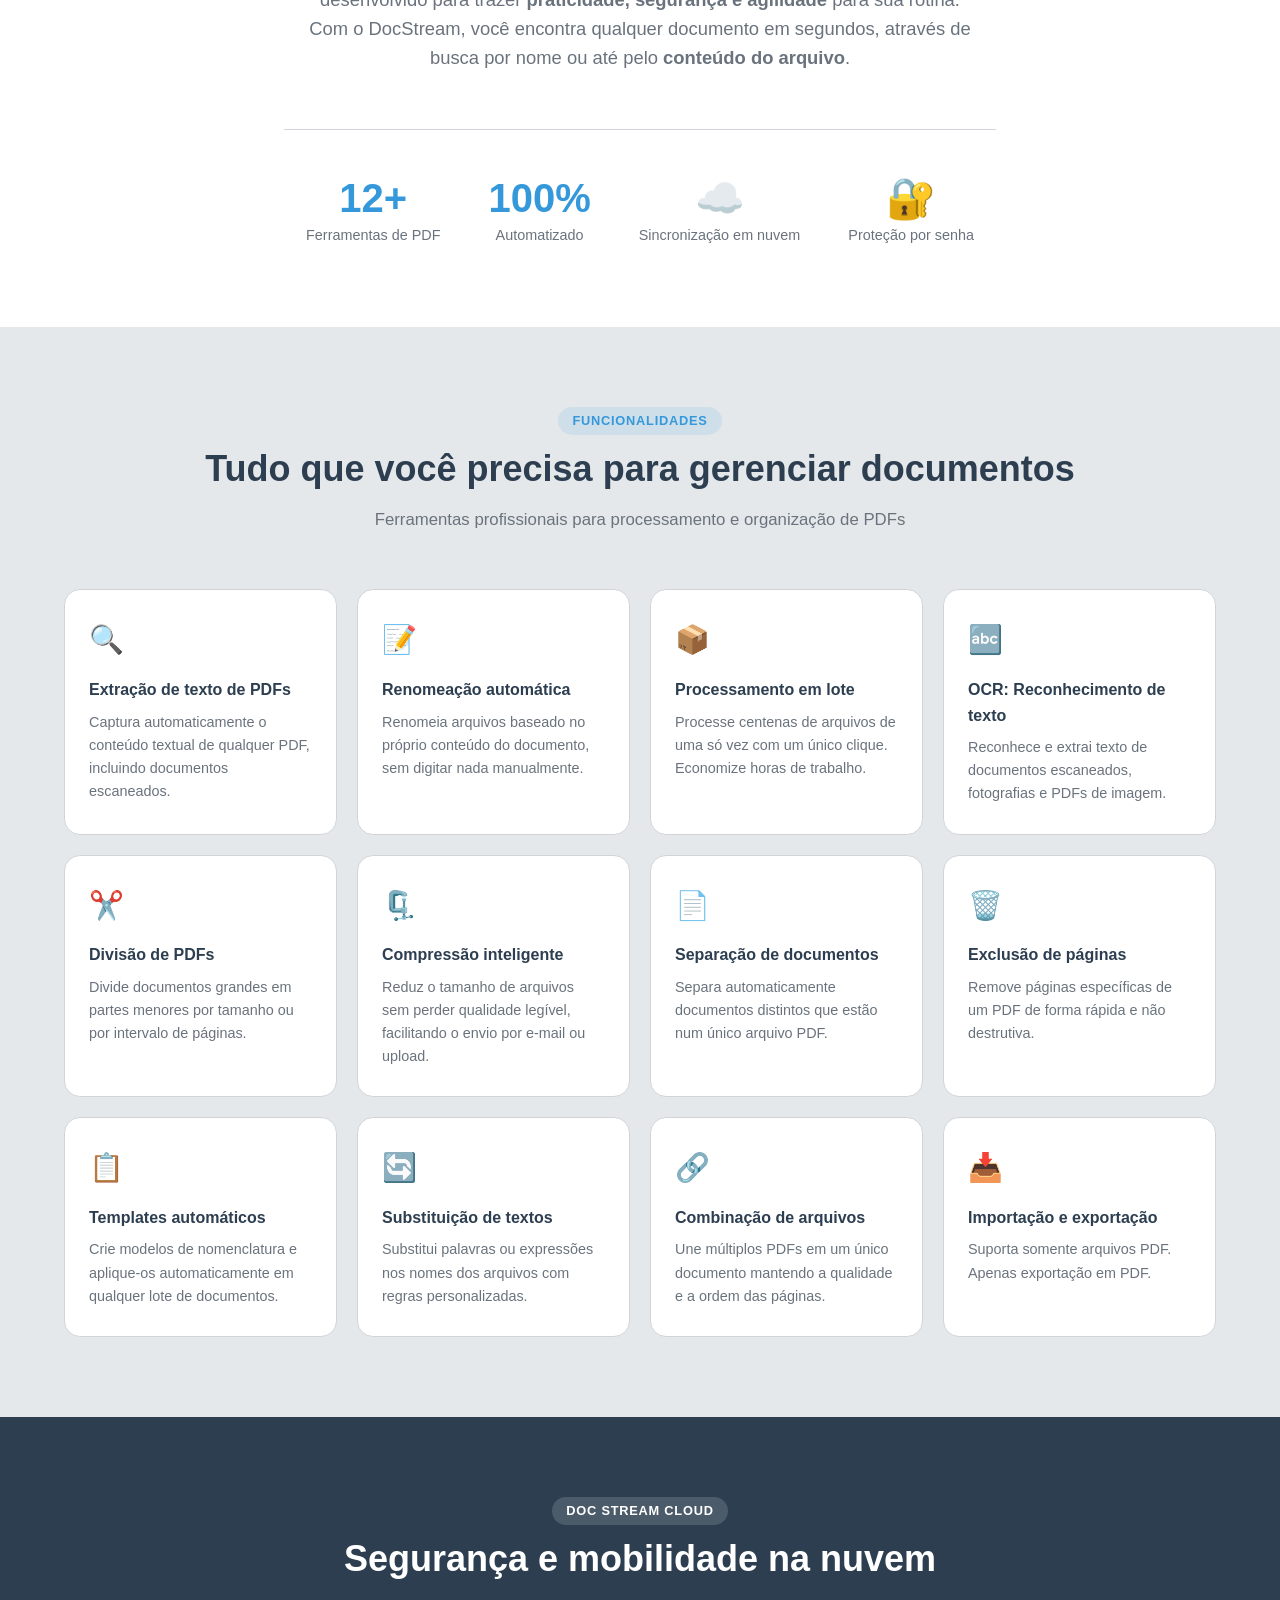
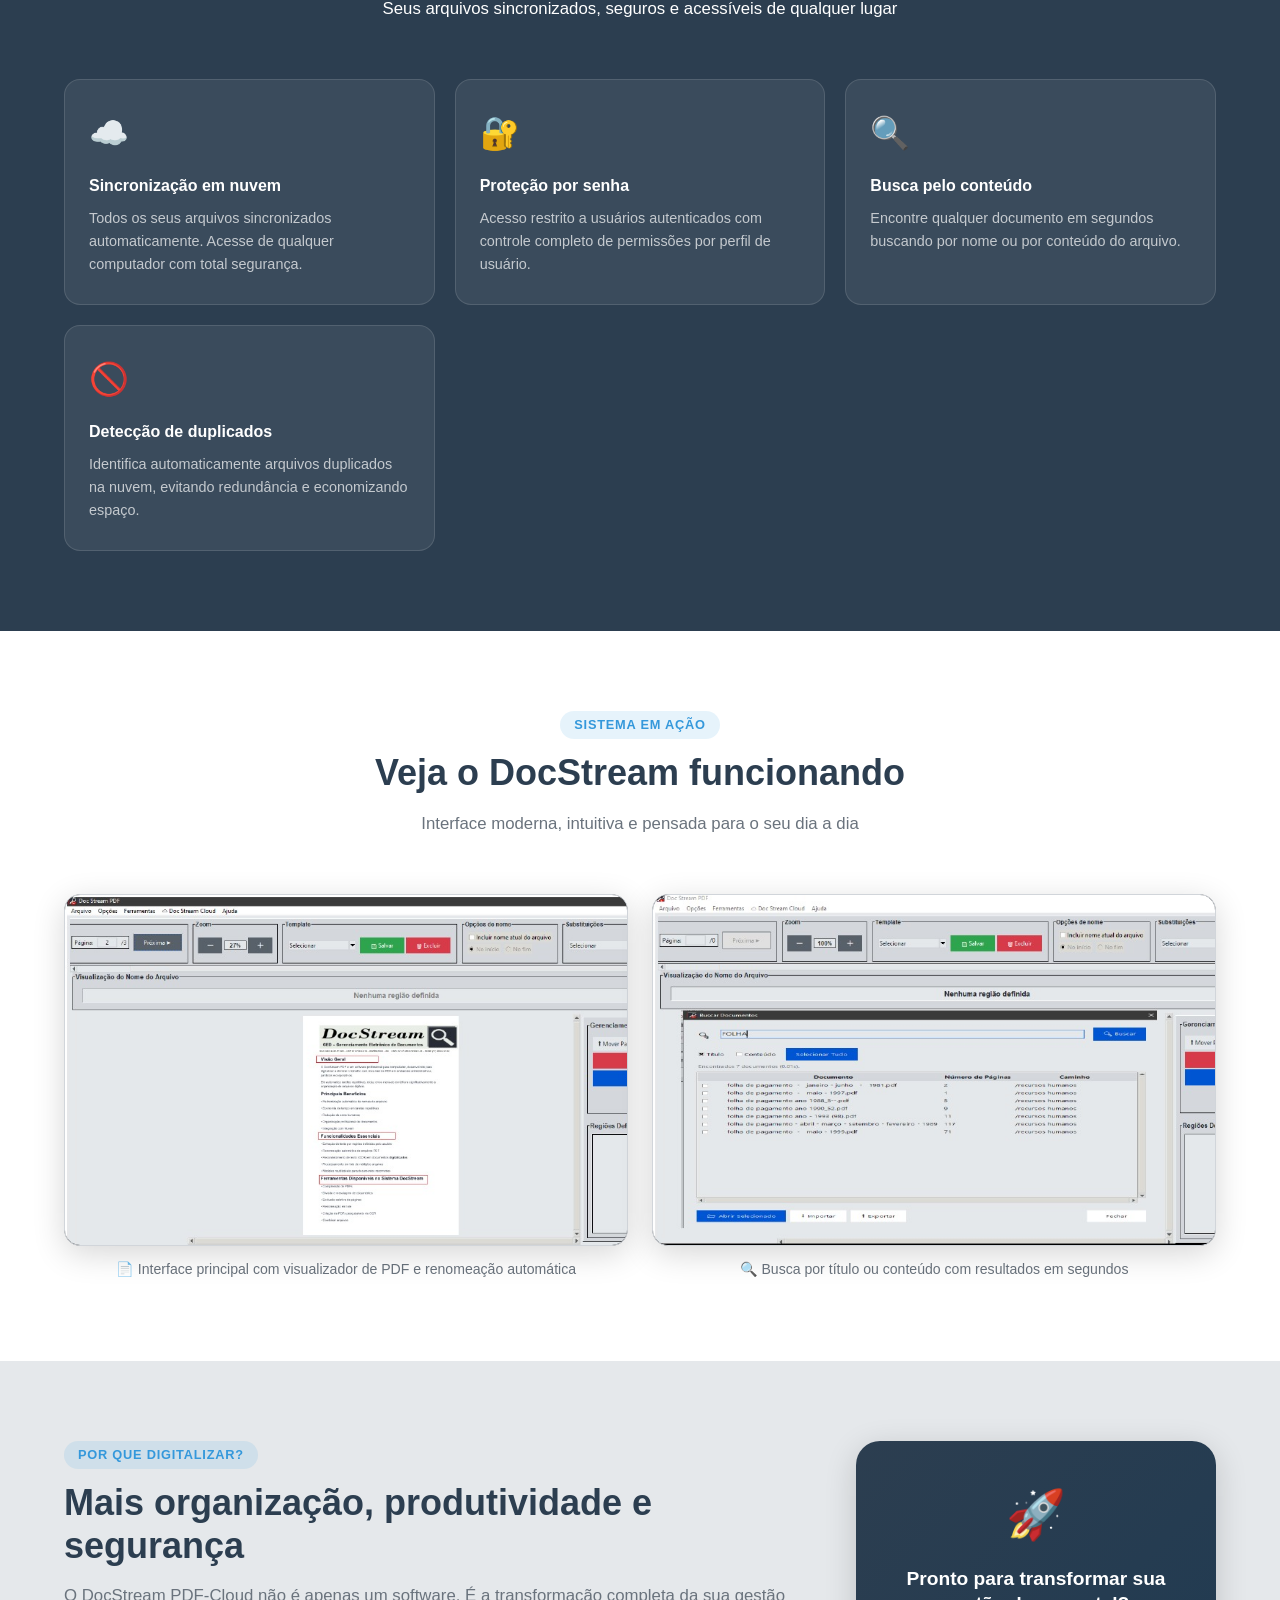
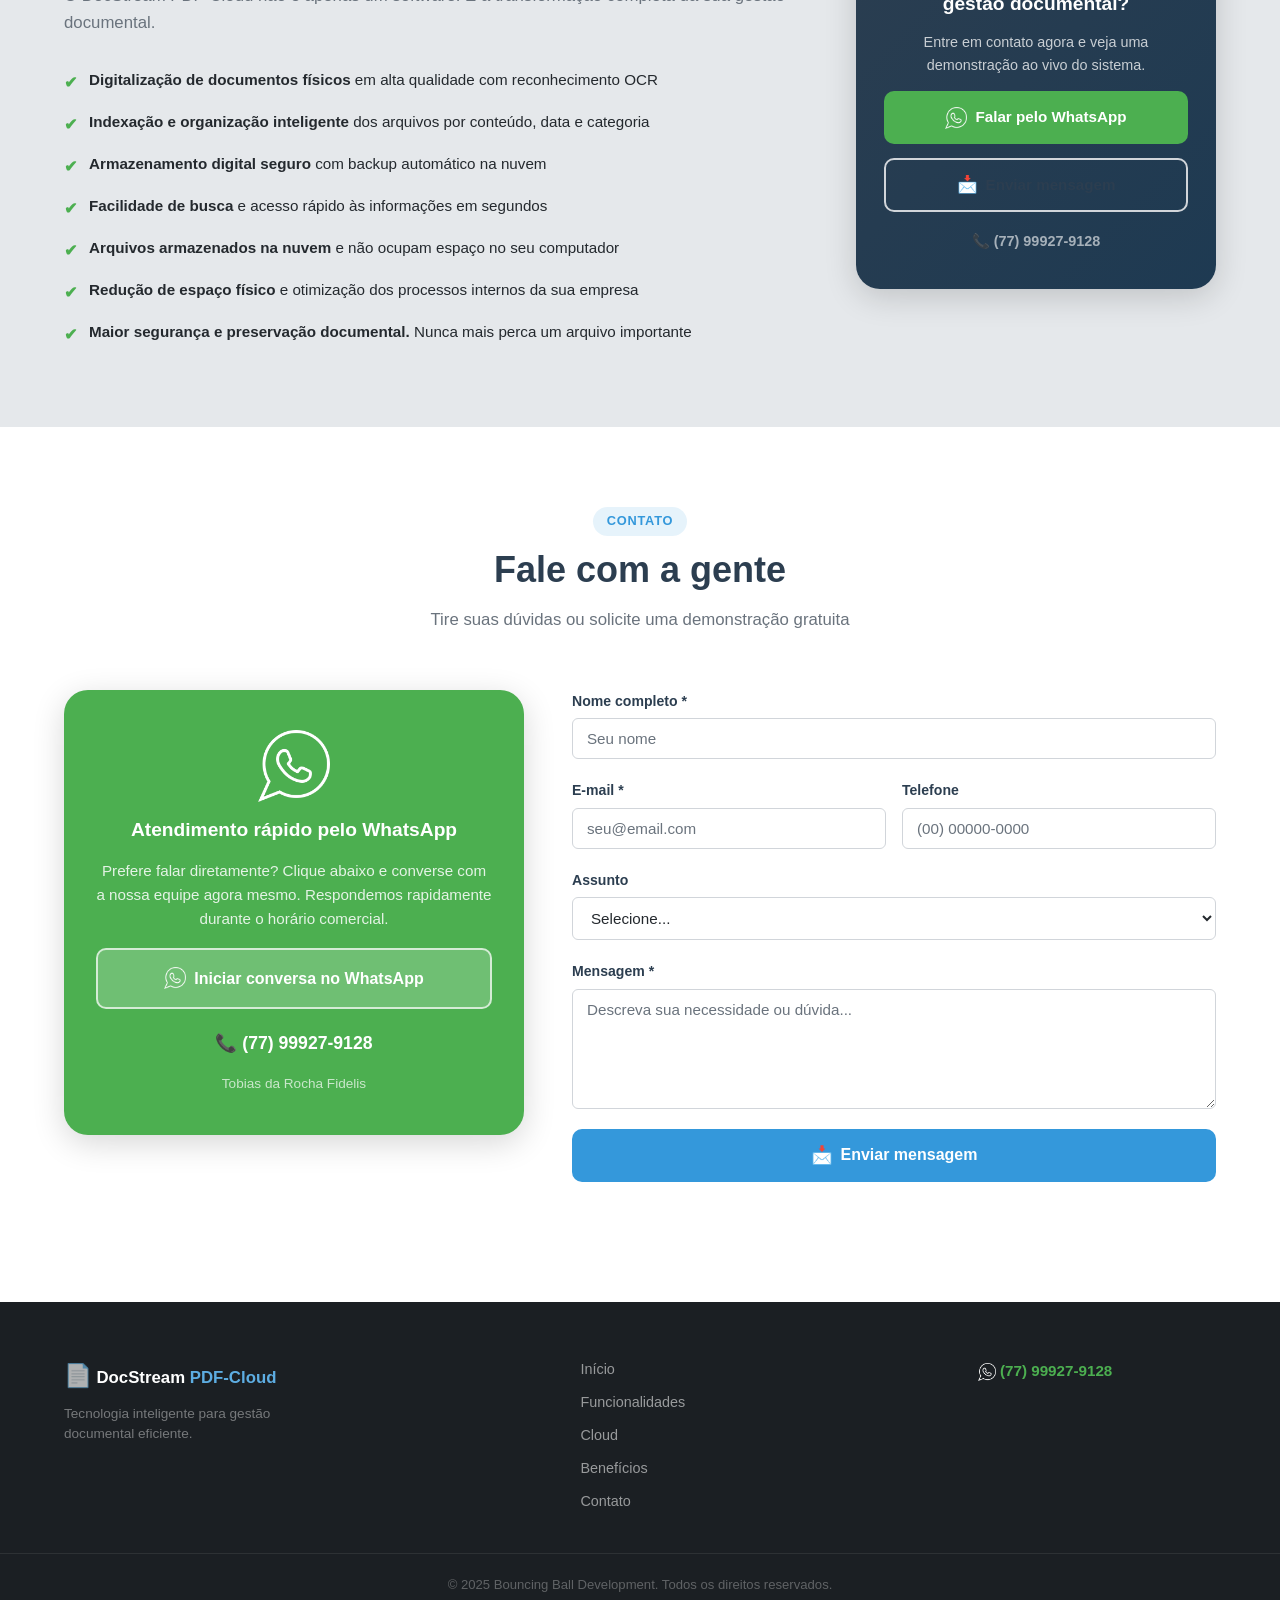
==== commit d39e7477: "Add files via upload" ====
--- a/index.html
+++ b/index.html
@@ -5,7 +5,7 @@
   <meta name="viewport" content="width=device-width, initial-scale=1.0" />
   <meta name="description" content="DocStream PDF-Cloud — Sistema inteligente de armazenamento, organização e busca de documentos PDF. Renomeação automática, OCR, compressão, sincronização em nuvem e muito mais." />
   <title>DocStream PDF-Cloud | Gestão Documental Inteligente</title>
-  <link rel="icon" type="image/x-icon" href="ds_ico.ico" />
+  <link rel="icon" type="image/x-icon" href="assets/ds_ico.ico" />
 
   <!-- Open Graph — controls the preview when sharing on WhatsApp, Facebook, etc. -->
   <meta property="og:type"        content="website" />
@@ -13,9 +13,10 @@
   <meta property="og:title"       content="DocStream PDF-Cloud | Gestão Documental Inteligente" />
   <meta property="og:description" content="Chega de perder tempo procurando documentos. Organize, renomeie, comprima e envie PDFs ao Tribunal de Contas com facilidade." />
   <meta property="og:image"       content="https://bouncingballentertainment.github.io/docstream-website/assets/og-preview.png" />
+  <meta property="og:image:type"   content="image/png" />
   <meta property="og:image:width"  content="1200" />
   <meta property="og:image:height" content="630" />
-  <meta property="og:image:alt"   content="DocStream PDF-Cloud — Digitalização e Gerenciamento Eletrônico de Documentos" />
+  <meta property="og:image:alt"   content="DocStream PDF-Cloud. Digitalizacao e Gerenciamento Eletronico de Documentos" />
   <meta property="og:locale"      content="pt_BR" />
   <!-- WhatsApp / Twitter Card fallback -->
   <meta name="twitter:card"        content="summary_large_image" />
@@ -134,9 +135,9 @@
             <p class="card__text">Processo trabalhoso para organizar, nomear, dividir, comprimir e enviar os documentos das prestações de contas exigidas pelos órgãos públicos.</p>
           </div>
           <div class="card card--problem">
-            <div class="card__icon">🔓</div>
-            <h3 class="card__title">Não existe controle de acesso e histórico</h3>
-            <p class="card__text">Só senha para entrar no sistema, sem controle de quem acessa o quê ou histórico de modificações.</p>
+            <div class="card__icon">🔒</div>
+            <h3 class="card__title">SEGURANÇA</h3>
+            <p class="card__text"><strong>Acesso restrito com senha do usuário.</strong></p>
           </div>
         </div>
       </div>
